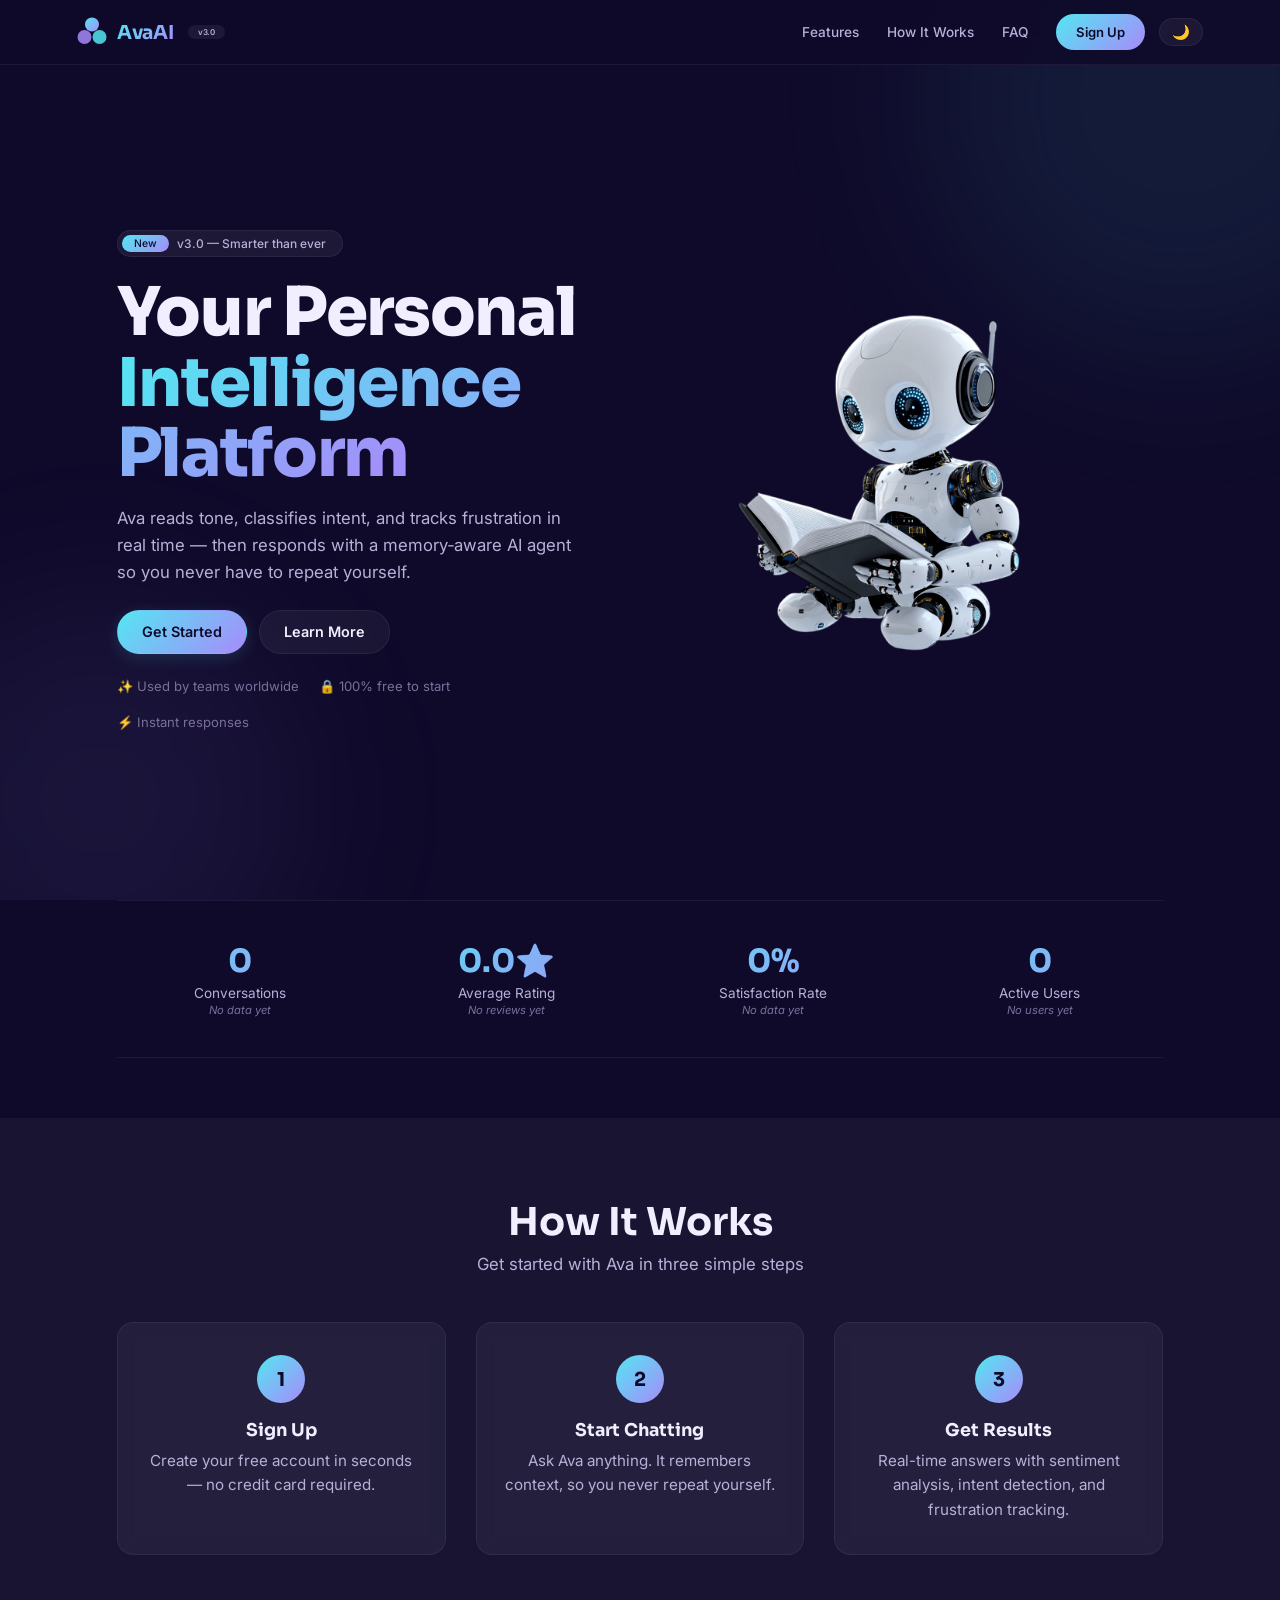
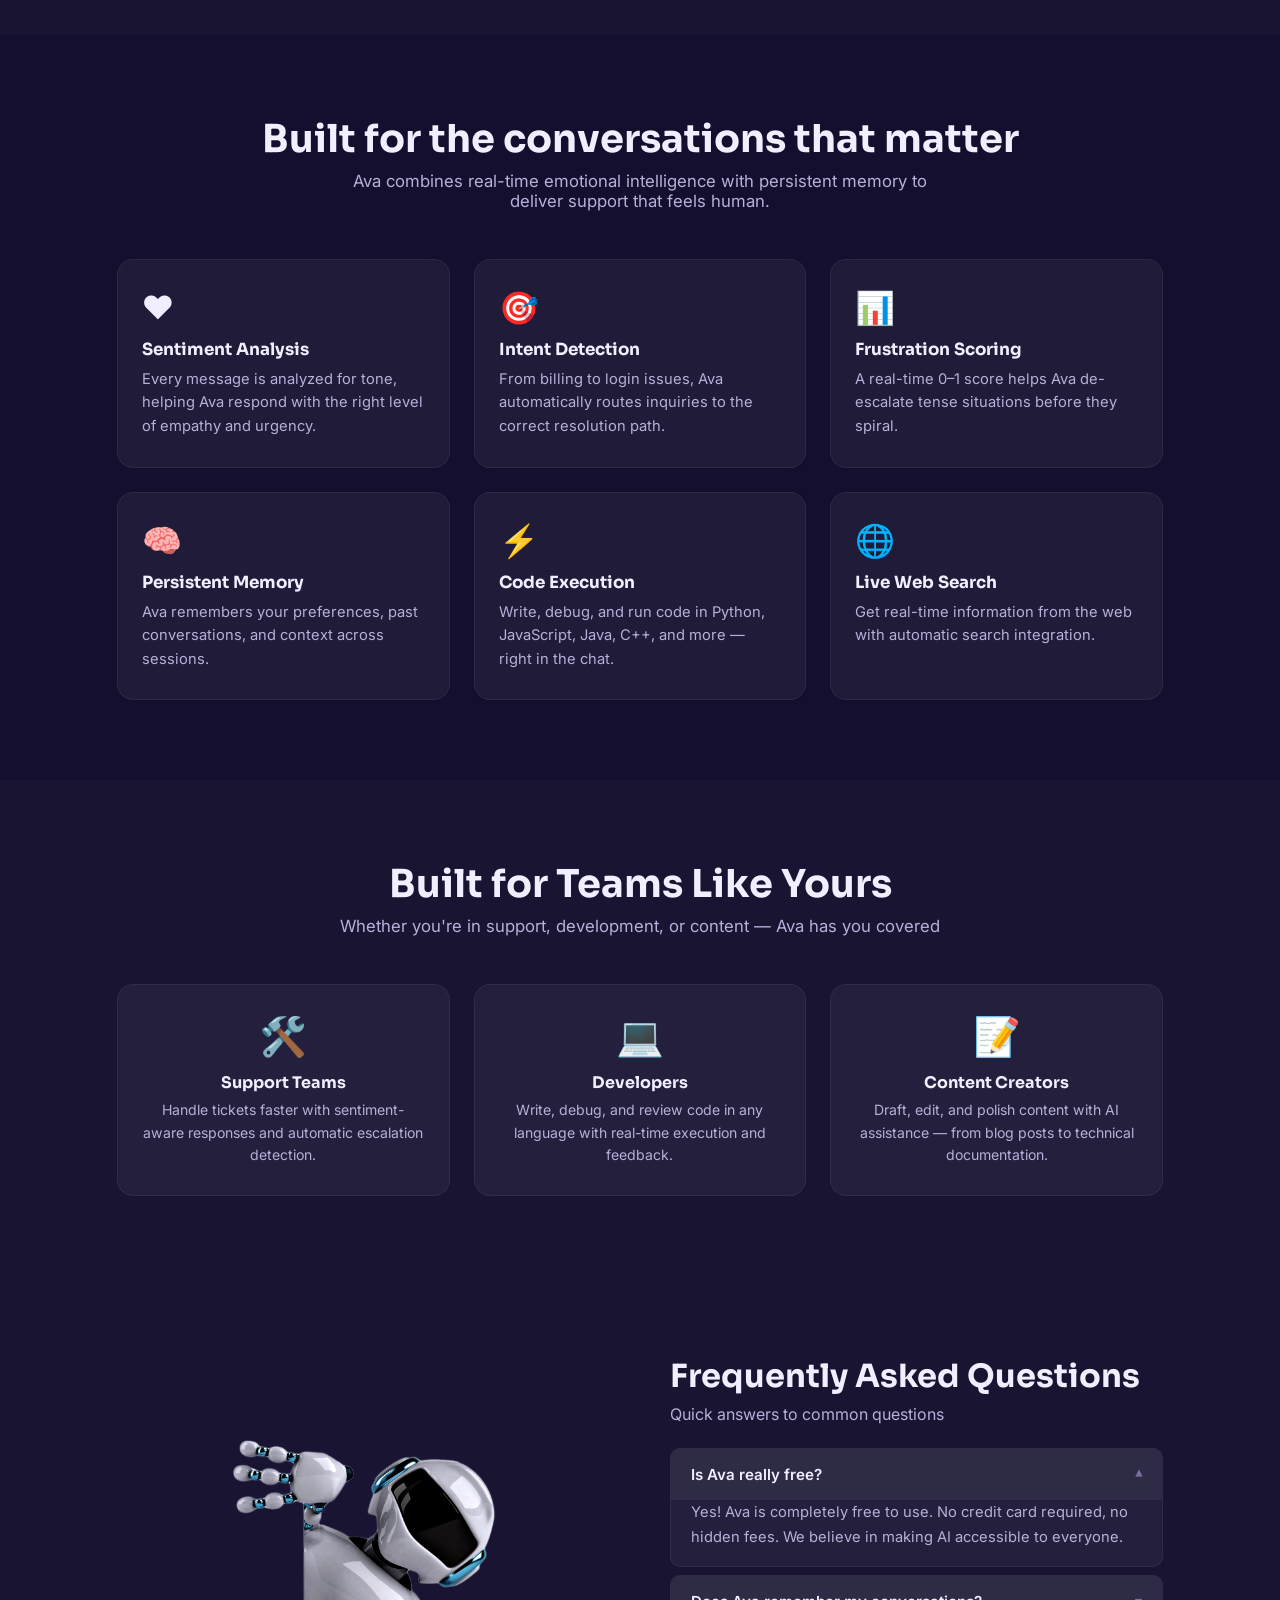
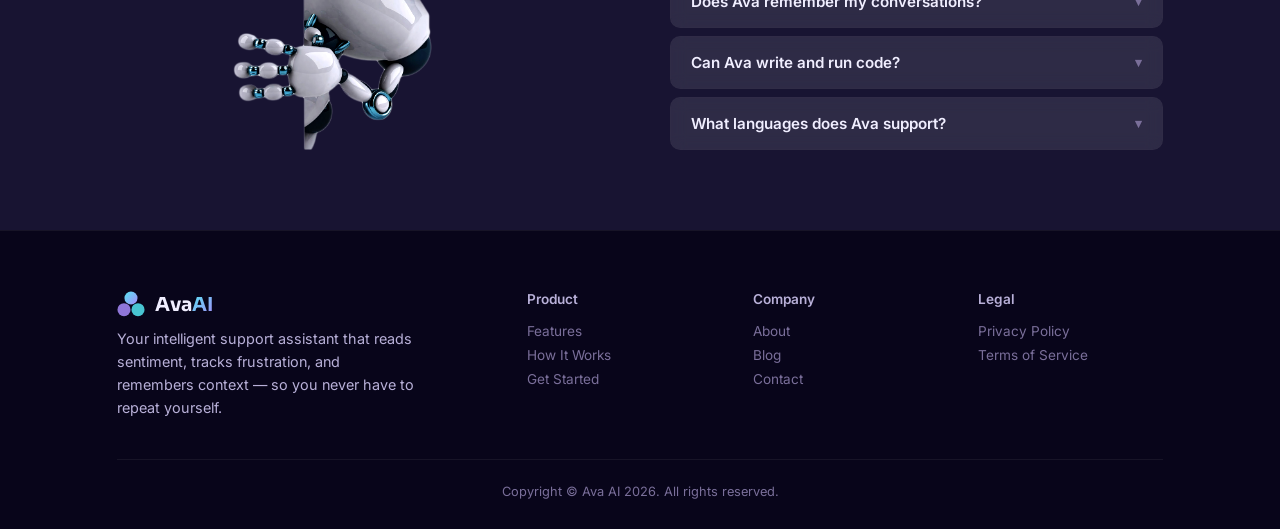
==== index.html @ e11253c8 "Add files via upload" ====
<!DOCTYPE html>
<html lang="en">
<head>
    <meta charset="UTF-8">
    <meta name="viewport" content="width=device-width, initial-scale=1.0">
    <title>Ava AI — Your Personal Intelligence Platform</title>
    <link rel="preconnect" href="https://fonts.googleapis.com">
    <link rel="preconnect" href="https://fonts.gstatic.com" crossorigin>
    <link href="https://fonts.googleapis.com/css2?family=Sora:wght@400;600;700;800&family=Inter:wght@300;400;500;600;700&display=swap" rel="stylesheet">
    <style>
        /* ─── CSS Variables ────────────────────────────────────────── */
        :root {
            --bg-deep: #0F0A2A;
            --bg-mid: #1A1040;
            --bg-darker: #08051A;
            --bg-card: rgba(255, 255, 255, 0.05);
            --bg-card-hover: rgba(255, 255, 255, 0.10);
            --bg-input: rgba(255, 255, 255, 0.05);
            --border-color: rgba(255, 255, 255, 0.06);
            --border-light: rgba(255, 255, 255, 0.12);
            --text-primary: #F0EEFF;
            --text-secondary: #B8B0D8;
            --text-muted: #7A6F9A;
            --text-dim: rgba(240, 238, 255, 0.60);
            --text-dimmer: rgba(240, 238, 255, 0.35);
            --cyan: #54E6F2;
            --violet: #A78BFA;
            --violet-dark: #7C5CBF;
            --pink: #F472B6;
            --blue: #60A5FA;
            --green: #4ADE80;
            --gradient-primary: linear-gradient(135deg, #54E6F2, #A78BFA);
            --gradient-secondary: linear-gradient(135deg, #F472B6, #A78BFA);
            --gradient-accent: linear-gradient(135deg, #54E6F2, #F472B6);
            --shadow-card: 0 8px 32px rgba(0, 0, 0, 0.3);
            --radius: 16px;
            --radius-sm: 10px;
            --radius-full: 999px;
            --transition: all 0.3s cubic-bezier(0.4, 0, 0.2, 1);
            --btn-bg: rgba(255, 255, 255, 0.05);
            --btn-hover: rgba(255, 255, 255, 0.10);
            --nav-bg: rgba(15, 10, 42, 0.88);
            --nav-shadow: 0 4px 20px rgba(0,0,0,0.3);
            --image-filter: grayscale(0.2) brightness(1.0) contrast(1.1);
            --badge-bg: rgba(255, 255, 255, 0.06);
            --badge-text: #B8B0D8;
            --logo-color: linear-gradient(135deg, #54E6F2, #A78BFA);
            --btn-primary-bg: linear-gradient(135deg, #54E6F2, #A78BFA);
            --btn-primary-text: #0F0A2A;
            --accent-color: linear-gradient(135deg, #54E6F2, #A78BFA);
            --step-number-bg: linear-gradient(135deg, #54E6F2, #A78BFA);
            --step-number-text: #0F0A2A;
            --avatar-bg: linear-gradient(135deg, #54E6F2, #A78BFA);
            --avatar-text: #0F0A2A;
            --star-color: #FBBF24;
            --footer-brand-color: linear-gradient(135deg, #54E6F2, #A78BFA);
            --hero-text: #F0EEFF;
            --section-bg: rgba(255,255,255,0.02);
            --section-alt-bg: rgba(255,255,255,0.04);
            --card-text: #F0EEFF;
            --card-secondary: #B8B0D8;
            --border-card: rgba(255,255,255,0.06);
            --glow-color: rgba(84, 230, 242, 0.06);
            --theme-icon: '☀️';
        }

        /* ─── Light Mode ────────────────────────────────────────────── */
        body.light-mode {
            --bg-deep: #F8F6FF;
            --bg-mid: #F0ECFA;
            --bg-darker: #E8E2F5;
            --bg-card: rgba(255, 255, 255, 0.5);
            --bg-card-hover: rgba(255, 255, 255, 0.8);
            --bg-input: rgba(255, 255, 255, 0.5);
            --border-color: rgba(27, 22, 100, 0.06);
            --border-light: rgba(27, 22, 100, 0.12);
            --text-primary: #1D1230;
            --text-secondary: #3D2E5A;
            --text-muted: #6B5D82;
            --text-dim: rgba(29, 18, 48, 0.60);
            --text-dimmer: rgba(29, 18, 48, 0.35);
            --shadow-card: 0 8px 32px rgba(27, 22, 100, 0.06);
            --btn-bg: rgba(27, 22, 100, 0.04);
            --btn-hover: rgba(27, 22, 100, 0.08);
            --nav-bg: rgba(248, 246, 255, 0.88);
            --nav-shadow: 0 4px 20px rgba(27, 22, 100, 0.06);
            --image-filter: grayscale(0.2) brightness(1.0);
            --badge-bg: rgba(27, 22, 100, 0.04);
            --badge-text: #3D2E5A;
            --logo-color: linear-gradient(135deg, #54E6F2, #A78BFA);
            --btn-primary-bg: linear-gradient(135deg, #54E6F2, #A78BFA);
            --btn-primary-text: #0F0A2A;
            --card-text: #1D1230;
            --card-secondary: #3D2E5A;
            --border-card: rgba(27, 22, 100, 0.06);
            --glow-color: rgba(84, 230, 242, 0.04);
            --theme-icon: '🌙';
        }

        * { margin: 0; padding: 0; box-sizing: border-box; }
        html { scroll-behavior: smooth; }
        body {
            font-family: 'Inter', sans-serif;
            background: var(--bg-deep);
            color: var(--text-primary);
            min-height: 100vh;
            overflow-x: hidden;
            transition: background 0.4s ease, color 0.4s ease;
        }

        ::-webkit-scrollbar { width: 4px; height: 4px; }
        ::-webkit-scrollbar-track { background: transparent; }
        ::-webkit-scrollbar-thumb { background: var(--violet); border-radius: 4px; }

        h1, h2, h3, .logo-text { font-family: 'Sora', sans-serif; }
        a { text-decoration: none; color: inherit; }

        .container {
            max-width: 1200px;
            margin: 0 auto;
            padding: 0 6%;
        }

        /* ─── Buttons ────────────────────────────────────────────────── */
        .btn {
            display: inline-flex;
            align-items: center;
            justify-content: center;
            gap: 6px;
            font-weight: 600;
            font-size: 0.9rem;
            padding: 0 24px;
            line-height: 42px;
            border-radius: var(--radius-full);
            transition: var(--transition);
            white-space: nowrap;
            border: none;
            cursor: pointer;
            font-family: inherit;
            text-align: center;
            background: var(--btn-bg);
            color: var(--text-primary);
            border: 1px solid var(--border-color);
        }
        .btn:hover {
            background: var(--btn-hover);
            border-color: var(--border-light);
            transform: translateY(-2px);
        }
        .btn-primary {
            background: var(--gradient-primary);
            color: var(--btn-primary-text);
            border-color: transparent;
            box-shadow: 0 4px 16px rgba(84, 230, 242, 0.15);
        }
        .btn-primary:hover {
            box-shadow: 0 8px 28px rgba(84, 230, 242, 0.25);
            transform: translateY(-2px);
            border-color: transparent;
        }
        .btn-secondary {
            background: var(--gradient-secondary);
            color: var(--btn-primary-text);
            border-color: transparent;
            box-shadow: 0 4px 16px rgba(167, 139, 250, 0.15);
        }
        .btn-secondary:hover {
            box-shadow: 0 8px 28px rgba(167, 139, 250, 0.25);
            transform: translateY(-2px);
            border-color: transparent;
        }
        .btn-circle {
            width: 30px;
            height: 30px;
            border-radius: 50%;
            background: rgba(255,255,255,0.15);
            color: #0F0A2A;
            display: inline-flex;
            align-items: center;
            justify-content: center;
            font-size: 0.9rem;
            flex-shrink: 0;
            transition: var(--transition);
        }
        body.light-mode .btn-circle {
            background: rgba(255,255,255,0.5);
        }

        /* ─── Theme Toggle ──────────────────────────────────────────── */
        .theme-toggle {
            background: var(--btn-bg);
            border: 1px solid var(--border-color);
            border-radius: var(--radius-full);
            padding: 6px 12px;
            color: var(--text-secondary);
            font-size: 0.9rem;
            cursor: pointer;
            font-family: inherit;
            transition: var(--transition);
            display: flex;
            align-items: center;
            gap: 4px;
            line-height: 1;
        }
        .theme-toggle:hover {
            background: var(--btn-hover);
            border-color: var(--border-light);
            color: var(--text-primary);
        }
        .theme-toggle .icon {
            font-size: 0.9rem;
        }

        /* ─── Navigation ────────────────────────────────────────────── */
        .nav {
            position: fixed;
            top: 0;
            left: 0;
            right: 0;
            z-index: 1000;
            display: flex;
            align-items: center;
            justify-content: space-between;
            padding: 14px 6%;
            background: var(--nav-bg);
            backdrop-filter: blur(16px);
            border-bottom: 1px solid var(--border-color);
            transition: var(--transition);
            box-shadow: var(--nav-shadow);
        }
        .nav .logo {
            display: flex;
            align-items: center;
            gap: 10px;
            font-weight: 700;
            font-size: 1.2rem;
            letter-spacing: -0.01em;
            color: var(--text-primary);
        }
        .nav .logo svg { 
            width: 30px; 
            height: 30px; 
        }
        .nav .logo .logo-text {
            background: var(--logo-color);
            -webkit-background-clip: text;
            -webkit-text-fill-color: transparent;
            background-clip: text;
        }
        .nav .logo .logo-text span { 
            -webkit-text-fill-color: transparent;
        }
        .nav .logo .badge {
            font-size: 0.5rem;
            font-weight: 600;
            background: var(--badge-bg);
            color: var(--badge-text);
            padding: 2px 10px;
            border-radius: var(--radius-full);
            margin-left: 4px;
            font-family: 'Inter', sans-serif;
        }
        .nav-links {
            display: flex;
            gap: 28px;
            align-items: center;
        }
        .nav-links a {
            font-size: 0.85rem;
            font-weight: 500;
            color: var(--text-secondary);
            transition: var(--transition);
            position: relative;
        }
        .nav-links a:hover { color: var(--text-primary); }
        .nav-links a::after {
            content: '';
            position: absolute;
            bottom: -4px;
            left: 0;
            width: 0;
            height: 2px;
            background: var(--gradient-primary);
            transition: var(--transition);
        }
        .nav-links a:hover::after { width: 100%; }

        .nav-actions {
            display: flex;
            align-items: center;
            gap: 14px;
        }
        .nav-actions .btn-signup {
            background: var(--gradient-primary);
            color: var(--btn-primary-text);
            border: none;
            padding: 0 20px;
            line-height: 36px;
            font-size: 0.82rem;
            border-radius: var(--radius-full);
            font-weight: 600;
            cursor: pointer;
            font-family: inherit;
            transition: var(--transition);
        }
        .nav-actions .btn-signup:hover {
            box-shadow: 0 4px 20px rgba(84, 230, 242, 0.25);
            transform: translateY(-2px);
        }

        .hamburger {
            display: none;
            background: none;
            border: none;
            color: var(--text-primary);
            font-size: 1.4rem;
            cursor: pointer;
            padding: 4px;
        }

        /* ─── Hero Section ──────────────────────────────────────────── */
        .hero {
            padding: 120px 0 60px;
            position: relative;
            overflow: hidden;
            min-height: 100vh;
            display: flex;
            align-items: center;
            background: var(--bg-deep);
        }
        .hero-glow {
            position: absolute;
            border-radius: 50%;
            filter: blur(80px);
            pointer-events: none;
            z-index: 0;
        }
        .hero-glow.one {
            width: 500px;
            height: 500px;
            background: rgba(84, 230, 242, 0.08);
            top: -150px;
            right: -150px;
            animation: float-glow 8s ease-in-out infinite;
        }
        .hero-glow.two {
            width: 400px;
            height: 400px;
            background: rgba(167, 139, 250, 0.08);
            bottom: -100px;
            left: -100px;
            animation: float-glow 10s ease-in-out infinite reverse;
        }
        @keyframes float-glow {
            0%, 100% { transform: translate(0, 0) scale(1); }
            50% { transform: translate(30px, -20px) scale(1.1); }
        }
        .hero-grid {
            display: grid;
            grid-template-columns: 1fr 1.1fr;
            gap: 50px;
            align-items: center;
            position: relative;
            z-index: 1;
        }
        .hero-content .badge {
            display: inline-flex;
            align-items: center;
            gap: 8px;
            background: var(--badge-bg);
            border: 1px solid var(--border-color);
            border-radius: var(--radius-full);
            padding: 4px 16px 4px 4px;
            font-size: 0.75rem;
            font-weight: 500;
            color: var(--badge-text);
            margin-bottom: 20px;
        }
        .hero-content .badge span {
            background: var(--gradient-primary);
            color: var(--btn-primary-text);
            padding: 2px 12px;
            border-radius: var(--radius-full);
            font-size: 0.65rem;
        }
        .hero-content h1 {
            font-size: clamp(2.8rem, 5.5vw, 4.2rem);
            font-weight: 800;
            line-height: 1.05;
            letter-spacing: -0.02em;
            margin-bottom: 16px;
            color: var(--text-primary);
        }
        .hero-content h1 .highlight {
            background: var(--gradient-primary);
            -webkit-background-clip: text;
            -webkit-text-fill-color: transparent;
            background-clip: text;
        }
        .hero-content p {
            font-size: 1.05rem;
            line-height: 1.6;
            color: var(--text-secondary);
            max-width: 480px;
            margin-bottom: 24px;
        }
        .hero-actions {
            display: flex;
            gap: 12px;
            flex-wrap: wrap;
            align-items: center;
        }
        .hero-trust {
            display: flex;
            gap: 20px;
            margin-top: 24px;
            font-size: 0.82rem;
            color: var(--text-muted);
            flex-wrap: wrap;
        }
        .hero-trust span { display: flex; align-items: center; gap: 5px; }

        .hero-visual {
            display: flex;
            justify-content: center;
            align-items: center;
        }
        .hero-visual .image-placeholder {
            max-width: 380px;
            width: 100%;
            border-radius: var(--radius);
            overflow: hidden;
            transition: var(--transition);
            background: transparent;
        }
        .hero-visual .image-placeholder:hover {
            transform: translateY(-4px);
        }
        .hero-visual .image-placeholder img {
            width: 100%;
            height: auto;
            display: block;
            filter: var(--image-filter);
            transition: filter 0.3s ease;
        }

        /* ─── Stats Banner ──────────────────────────────────────────── */
        .stats-banner {
            display: grid;
            grid-template-columns: repeat(4, 1fr);
            gap: 20px;
            padding: 40px 0;
            border-top: 1px solid var(--border-color);
            border-bottom: 1px solid var(--border-color);
            margin-bottom: 60px;
            background: var(--bg-deep);
        }
        .stat-item { text-align: center; }
        .stat-number {
            font-family: 'Sora', sans-serif;
            font-size: 2rem;
            font-weight: 700;
            background: var(--gradient-primary);
            -webkit-background-clip: text;
            -webkit-text-fill-color: transparent;
            background-clip: text;
        }
        .stat-label { font-size: 0.85rem; color: var(--text-secondary); margin-top: 4px; }
        .stat-empty {
            font-size: 0.7rem;
            color: var(--text-muted);
            font-style: italic;
            margin-top: 2px;
        }

        /* ─── Section Styles ────────────────────────────────────────── */
        .section { padding: 80px 0; }
        .section-header {
            text-align: center;
            margin-bottom: 48px;
        }
        .section-header h2 {
            font-size: clamp(1.8rem, 3vw, 2.4rem);
            font-weight: 700;
            color: var(--text-primary);
        }
        .section-header p {
            color: var(--text-secondary);
            max-width: 600px;
            margin: 8px auto 0;
            font-size: 1.05rem;
        }

        /* Section backgrounds - blended */
        .section-alt { background: var(--section-alt-bg); }
        .section-light { background: var(--section-bg); }

        /* ─── How It Works ──────────────────────────────────────────── */
        .steps-grid {
            display: grid;
            grid-template-columns: repeat(3, 1fr);
            gap: 30px;
        }
        .step {
            background: var(--bg-card);
            border: 1px solid var(--border-card);
            border-radius: var(--radius);
            padding: 32px 28px;
            text-align: center;
            transition: var(--transition);
            color: var(--card-text);
            backdrop-filter: blur(8px);
        }
        .step:hover {
            border-color: var(--border-light);
            background: var(--bg-card-hover);
            transform: translateY(-4px);
            box-shadow: var(--shadow-card);
        }
        .step-number {
            width: 48px;
            height: 48px;
            border-radius: 50%;
            background: var(--step-number-bg);
            color: var(--step-number-text);
            font-family: 'Sora', sans-serif;
            font-weight: 700;
            font-size: 1.2rem;
            display: flex;
            align-items: center;
            justify-content: center;
            margin: 0 auto 16px;
        }
        .step h3 { font-size: 1.1rem; font-weight: 700; margin-bottom: 8px; color: var(--card-text); }
        .step p { color: var(--card-secondary); font-size: 0.95rem; line-height: 1.6; }

        /* ─── Features ──────────────────────────────────────────────── */
        .features-grid {
            display: grid;
            grid-template-columns: repeat(3, 1fr);
            gap: 24px;
        }
        .feature-card {
            background: var(--bg-card);
            border: 1px solid var(--border-card);
            border-radius: var(--radius);
            padding: 28px 24px;
            transition: var(--transition);
            color: var(--card-text);
            backdrop-filter: blur(8px);
        }
        .feature-card:hover {
            border-color: var(--border-light);
            background: var(--bg-card-hover);
            transform: translateY(-4px);
            box-shadow: var(--shadow-card);
        }
        .feature-card .icon { font-size: 2rem; margin-bottom: 12px; }
        .feature-card h3 { font-size: 1.05rem; font-weight: 700; margin-bottom: 8px; color: var(--card-text); }
        .feature-card p { color: var(--card-secondary); font-size: 0.92rem; line-height: 1.6; }

        /* ─── Use Cases ─────────────────────────────────────────────── */
        .use-cases-grid {
            display: grid;
            grid-template-columns: repeat(3, 1fr);
            gap: 24px;
        }
        .use-case {
            background: var(--bg-card);
            border: 1px solid var(--border-card);
            border-radius: var(--radius);
            padding: 28px 24px;
            text-align: center;
            transition: var(--transition);
            color: var(--card-text);
            backdrop-filter: blur(8px);
        }
        .use-case:hover {
            border-color: var(--border-light);
            background: var(--bg-card-hover);
            transform: translateY(-4px);
            box-shadow: var(--shadow-card);
        }
        .use-case .icon { font-size: 2.4rem; margin-bottom: 12px; }
        .use-case h3 { font-size: 1rem; font-weight: 700; margin-bottom: 6px; color: var(--card-text); }
        .use-case p { color: var(--card-secondary); font-size: 0.88rem; line-height: 1.6; }

        /* ─── FAQ ────────────────────────────────────────────────────── */
        .faq-section {
            position: relative;
            overflow: hidden;
            padding: 80px 0;
            background: var(--section-alt-bg);
        }
        .faq-section .container {
            display: grid;
            grid-template-columns: 1fr 1fr;
            gap: 60px;
            align-items: flex-start;
        }
        .faq-section .faq-image {
            display: flex;
            justify-content: center;
            align-items: center;
            position: sticky;
            top: 140px;
        }
        .faq-section .faq-image img {
            max-width: 280px;
            width: 100%;
            height: auto;
            filter: var(--image-filter);
            transition: filter 0.3s ease;
            border-radius: var(--radius);
        }
        .faq-list {
            display: flex;
            flex-direction: column;
            gap: 8px;
        }
        .faq-item {
            background: var(--bg-card);
            border: 1px solid var(--border-card);
            border-radius: var(--radius-sm);
            overflow: hidden;
            transition: var(--transition);
            color: var(--card-text);
            backdrop-filter: blur(8px);
        }
        .faq-item:hover {
            border-color: var(--border-light);
        }
        .faq-question {
            padding: 16px 20px;
            font-weight: 600;
            font-size: 0.95rem;
            cursor: pointer;
            display: flex;
            justify-content: space-between;
            align-items: center;
            transition: var(--transition);
            background: var(--bg-card);
            border: none;
            width: 100%;
            text-align: left;
            font-family: inherit;
            color: var(--card-text);
        }
        .faq-question:hover {
            color: var(--violet);
        }
        .faq-question .arrow {
            transition: var(--transition);
            font-size: 0.8rem;
            color: var(--text-muted);
            flex-shrink: 0;
            margin-left: 12px;
        }
        .faq-item.open .faq-question .arrow {
            transform: rotate(180deg);
        }
        .faq-answer {
            max-height: 0;
            overflow: hidden;
            transition: max-height 0.3s ease, padding 0.3s ease;
            padding: 0 20px;
            color: var(--card-secondary);
            font-size: 0.92rem;
            line-height: 1.7;
        }
        .faq-item.open .faq-answer {
            max-height: 200px;
            padding: 0 20px 16px;
        }

        /* ─── Footer ────────────────────────────────────────────────── */
        .footer {
            background: var(--bg-darker);
            border-top: 1px solid var(--border-color);
            padding: 60px 0 30px;
            margin-top: 0;
        }
        .footer-grid {
            display: grid;
            grid-template-columns: 2fr 1fr 1fr 1fr;
            gap: 40px;
            padding-bottom: 40px;
            border-bottom: 1px solid var(--border-color);
        }
        .footer-brand h3 {
            font-family: 'Sora', sans-serif;
            font-size: 1.2rem;
            font-weight: 700;
            color: var(--text-primary);
        }
        .footer-brand h3 span { 
            background: var(--gradient-primary);
            -webkit-background-clip: text;
            -webkit-text-fill-color: transparent;
            background-clip: text;
        }
        .footer-brand .footer-logo {
            display: flex;
            align-items: center;
            gap: 10px;
        }
        .footer-brand .footer-logo svg {
            width: 28px;
            height: 28px;
        }
        .footer-brand p {
            color: var(--text-secondary);
            font-size: 0.9rem;
            margin-top: 8px;
            max-width: 300px;
            line-height: 1.6;
        }
        .footer-links h4 {
            font-size: 0.85rem;
            font-weight: 600;
            margin-bottom: 12px;
            color: var(--text-secondary);
        }
        .footer-links a {
            display: block;
            color: var(--text-muted);
            font-size: 0.85rem;
            padding: 4px 0;
            transition: var(--transition);
        }
        .footer-links a:hover { color: var(--text-primary); }
        .footer-bottom {
            text-align: center;
            padding-top: 24px;
            font-size: 0.8rem;
            color: var(--text-muted);
        }

        /* ─── Animations ────────────────────────────────────────────── */
        @keyframes fadeSlideDown {
            from { opacity: 0; transform: translateY(-12px); }
            to { opacity: 1; transform: translateY(0); }
        }
        @keyframes fadeSlideUp {
            from { opacity: 0; transform: translateY(12px); }
            to { opacity: 1; transform: translateY(0); }
        }
        @keyframes scaleIn {
            from { opacity: 0; transform: scale(0.95); }
            to { opacity: 1; transform: scale(1); }
        }
        .animate-on-scroll {
            opacity: 0;
            transform: translateY(30px);
            transition: all 0.6s ease;
        }
        .animate-on-scroll.visible {
            opacity: 1;
            transform: translateY(0);
        }

        /* ─── Responsive ────────────────────────────────────────────── */
        @media (max-width: 1024px) {
            .hero-grid { grid-template-columns: 1fr; text-align: center; gap: 40px; }
            .hero-content p { margin-left: auto; margin-right: auto; }
            .hero-actions { justify-content: center; }
            .hero-trust { justify-content: center; }
            .hero-visual .image-placeholder { max-width: 300px; margin: 0 auto; }
            .stats-banner { grid-template-columns: repeat(2, 1fr); }
            .features-grid { grid-template-columns: repeat(2, 1fr); }
            .use-cases-grid { grid-template-columns: repeat(2, 1fr); }
            .steps-grid { grid-template-columns: repeat(2, 1fr); }
            .faq-section .container { grid-template-columns: 1fr; gap: 40px; }
            .faq-section .faq-image { position: relative; top: 0; }
            .faq-section .faq-image img { max-width: 200px; }
            .footer-grid { grid-template-columns: 1fr 1fr; }
        }
        @media (max-width: 768px) {
            .nav-links { display: none; }
            .nav-links.open { display: flex; flex-direction: column; position: absolute; top: 100%; left: 0; right: 0; background: var(--bg-deep); padding: 20px; gap: 16px; border-bottom: 1px solid var(--border-color); }
            .hamburger { display: block; }
            .nav-actions .btn-signup { display: none; }
            .hero { padding: 100px 0 40px; min-height: auto; }
            .hero-glow.one { width: 250px; height: 250px; top: -60px; right: -60px; }
            .hero-glow.two { width: 200px; height: 200px; bottom: -40px; left: -40px; }
            .hero-visual .image-placeholder { max-width: 250px; }
            .features-grid { grid-template-columns: 1fr; }
            .use-cases-grid { grid-template-columns: 1fr; }
            .steps-grid { grid-template-columns: 1fr; }
            .stats-banner { grid-template-columns: 1fr 1fr; gap: 16px; }
            .footer-grid { grid-template-columns: 1fr; gap: 24px; }
            .section { padding: 40px 0; }
            .faq-section { padding: 40px 0; }
            .faq-section .faq-image img { max-width: 150px; }
            .hero-trust { gap: 12px; font-size: 0.75rem; }
            .hero-trust span { white-space: nowrap; }
        }
        @media (max-width: 480px) {
            .stats-banner { grid-template-columns: 1fr 1fr; gap: 12px; }
            .stat-number { font-size: 1.4rem; }
            .hero-content h1 { font-size: 2rem; }
            .hero-visual .image-placeholder { max-width: 200px; }
            .hero-trust { gap: 8px; flex-direction: column; align-items: center; }
            .faq-question { font-size: 0.88rem; padding: 14px 16px; }
            .faq-answer { font-size: 0.85rem; }
        }
    </style>
</head>
<body>

<!-- ─── SVG Defs ─────────────────────────────────────────────────────── -->
<svg aria-hidden="true" focusable="false" style="position:absolute;width:0;height:0;overflow:hidden">
    <defs>
        <linearGradient id="gradient-primary" x1="0" y1="0" x2="1" y2="1">
            <stop offset="0%" stop-color="#54E6F2"/>
            <stop offset="100%" stop-color="#A78BFA"/>
        </linearGradient>
        <linearGradient id="gradient-secondary" x1="0" y1="0" x2="1" y2="1">
            <stop offset="0%" stop-color="#F472B6"/>
            <stop offset="100%" stop-color="#A78BFA"/>
        </linearGradient>
        <symbol id="logo" viewBox="0 0 60 60">
            <circle cx="30" cy="15" r="14" fill="url(#gradient-primary)"/>
            <circle cx="45" cy="40" r="14" fill="#54E6F2" opacity="0.85"/>
            <circle cx="15" cy="40" r="14" fill="#A78BFA" opacity="0.85"/>
        </symbol>
    </defs>
</svg>

<!-- ─── Navigation ───────────────────────────────────────────────────── -->
<nav class="nav" id="navbar">
    <a class="logo" href="index.html">
        <svg viewBox="0 0 60 60"><use href="#logo"/></svg>
        <span class="logo-text">Ava<span>AI</span></span>
        <span class="badge">v3.0</span>
    </a>
    <div class="nav-links" id="navLinks">
        <a href="#features">Features</a>
        <a href="#how-it-works">How It Works</a>
        <a href="#faq">FAQ</a>
        <div class="nav-actions">
            <a href="auth.html?mode=signup" class="btn-signup">Sign Up</a>
            <button class="theme-toggle" id="themeToggle" aria-label="Toggle theme">
                <span class="icon" id="themeIcon">☀️</span>
            </button>
        </div>
    </div>
    <button class="hamburger" id="hamburger" aria-label="Toggle menu">☰</button>
</nav>

<!-- ─── Hero Section ────────────────────────────────────────────────── -->
<section class="hero" id="hero">
    <div class="hero-glow one"></div>
    <div class="hero-glow two"></div>
    <div class="container">
        <div class="hero-grid">
            <div class="hero-content">
                <div class="badge"><span>New</span> v3.0 — Smarter than ever</div>
                <h1>Your Personal <br><span class="highlight">Intelligence Platform</span></h1>
                <p>Ava reads tone, classifies intent, and tracks frustration in real time — then responds with a memory‑aware AI agent so you never have to repeat yourself.</p>
                <div class="hero-actions">
                    <a href="auth.html?mode=signup" class="btn btn-primary">Get Started</a>
                    <a href="#features" class="btn">Learn More</a>
                </div>
                <div class="hero-trust">
                    <span>✨ Used by teams worldwide</span>
                    <span>🔒 100% free to start</span>
                    <span>⚡ Instant responses</span>
                </div>
            </div>
            <div class="hero-visual">
                <div class="image-placeholder">
                    <img src="cute-ai-robot-chatbot-reading-a-book-on-transparent-background-free-png.webp" alt="Ava robot reading a book">
                </div>
            </div>
        </div>
    </div>
</section>

<!-- ─── Stats Banner ────────────────────────────────────────────────── -->
<div class="container">
    <div class="stats-banner">
        <div class="stat-item">
            <div class="stat-number" id="stat-conversations">0</div>
            <div class="stat-label">Conversations</div>
            <div class="stat-empty" id="stat-empty-conversations">No data yet</div>
        </div>
        <div class="stat-item">
            <div class="stat-number" id="stat-rating">0.0</div>
            <div class="stat-label">Average Rating</div>
            <div class="stat-empty" id="stat-empty-rating">No reviews yet</div>
        </div>
        <div class="stat-item">
            <div class="stat-number" id="stat-satisfaction">0%</div>
            <div class="stat-label">Satisfaction Rate</div>
            <div class="stat-empty" id="stat-empty-satisfaction">No data yet</div>
        </div>
        <div class="stat-item">
            <div class="stat-number" id="stat-users">0</div>
            <div class="stat-label">Active Users</div>
            <div class="stat-empty" id="stat-empty-users">No users yet</div>
        </div>
    </div>
</div>

<!-- ─── How It Works ────────────────────────────────────────────────── -->
<section class="section section-alt" id="how-it-works">
    <div class="container">
        <div class="section-header animate-on-scroll">
            <h2>How It Works</h2>
            <p>Get started with Ava in three simple steps</p>
        </div>
        <div class="steps-grid">
            <div class="step animate-on-scroll">
                <div class="step-number">1</div>
                <h3>Sign Up</h3>
                <p>Create your free account in seconds — no credit card required.</p>
            </div>
            <div class="step animate-on-scroll">
                <div class="step-number">2</div>
                <h3>Start Chatting</h3>
                <p>Ask Ava anything. It remembers context, so you never repeat yourself.</p>
            </div>
            <div class="step animate-on-scroll">
                <div class="step-number">3</div>
                <h3>Get Results</h3>
                <p>Real-time answers with sentiment analysis, intent detection, and frustration tracking.</p>
            </div>
        </div>
    </div>
</section>

<!-- ─── Features ────────────────────────────────────────────────────── -->
<section class="section section-light" id="features">
    <div class="container">
        <div class="section-header animate-on-scroll">
            <h2>Built for the conversations that matter</h2>
            <p>Ava combines real-time emotional intelligence with persistent memory to deliver support that feels human.</p>
        </div>
        <div class="features-grid">
            <div class="feature-card animate-on-scroll">
                <div class="icon">❤️</div>
                <h3>Sentiment Analysis</h3>
                <p>Every message is analyzed for tone, helping Ava respond with the right level of empathy and urgency.</p>
            </div>
            <div class="feature-card animate-on-scroll">
                <div class="icon">🎯</div>
                <h3>Intent Detection</h3>
                <p>From billing to login issues, Ava automatically routes inquiries to the correct resolution path.</p>
            </div>
            <div class="feature-card animate-on-scroll">
                <div class="icon">📊</div>
                <h3>Frustration Scoring</h3>
                <p>A real-time 0–1 score helps Ava de-escalate tense situations before they spiral.</p>
            </div>
            <div class="feature-card animate-on-scroll">
                <div class="icon">🧠</div>
                <h3>Persistent Memory</h3>
                <p>Ava remembers your preferences, past conversations, and context across sessions.</p>
            </div>
            <div class="feature-card animate-on-scroll">
                <div class="icon">⚡</div>
                <h3>Code Execution</h3>
                <p>Write, debug, and run code in Python, JavaScript, Java, C++, and more — right in the chat.</p>
            </div>
            <div class="feature-card animate-on-scroll">
                <div class="icon">🌐</div>
                <h3>Live Web Search</h3>
                <p>Get real-time information from the web with automatic search integration.</p>
            </div>
        </div>
    </div>
</section>

<!-- ─── Use Cases ───────────────────────────────────────────────────── -->
<section class="section section-alt" id="use-cases">
    <div class="container">
        <div class="section-header animate-on-scroll">
            <h2>Built for Teams Like Yours</h2>
            <p>Whether you're in support, development, or content — Ava has you covered</p>
        </div>
        <div class="use-cases-grid">
            <div class="use-case animate-on-scroll">
                <div class="icon">🛠️</div>
                <h3>Support Teams</h3>
                <p>Handle tickets faster with sentiment-aware responses and automatic escalation detection.</p>
            </div>
            <div class="use-case animate-on-scroll">
                <div class="icon">💻</div>
                <h3>Developers</h3>
                <p>Write, debug, and review code in any language with real-time execution and feedback.</p>
            </div>
            <div class="use-case animate-on-scroll">
                <div class="icon">📝</div>
                <h3>Content Creators</h3>
                <p>Draft, edit, and polish content with AI assistance — from blog posts to technical documentation.</p>
            </div>
        </div>
    </div>
</section>

<!-- ─── FAQ Section ────────────────────────────────────────────────── -->
<section class="faq-section" id="faq">
    <div class="container">
        <div class="faq-image">
            <img src="pngegg.png" alt="Ava robot peeking">
        </div>
        <div>
            <div class="section-header" style="text-align:left;margin-bottom:24px;">
                <h2 style="font-size:clamp(1.5rem,2.5vw,2rem);">Frequently Asked Questions</h2>
                <p style="font-size:1rem;">Quick answers to common questions</p>
            </div>
            <div class="faq-list">
                <div class="faq-item open">
                    <button class="faq-question" onclick="toggleFaq(this)">
                        Is Ava really free?
                        <span class="arrow">▾</span>
                    </button>
                    <div class="faq-answer">Yes! Ava is completely free to use. No credit card required, no hidden fees. We believe in making AI accessible to everyone.</div>
                </div>
                <div class="faq-item">
                    <button class="faq-question" onclick="toggleFaq(this)">
                        Does Ava remember my conversations?
                        <span class="arrow">▾</span>
                    </button>
                    <div class="faq-answer">Yes, Ava remembers context across sessions. It uses a memory system that keeps track of important facts, preferences, and ongoing projects so you never have to repeat yourself.</div>
                </div>
                <div class="faq-item">
                    <button class="faq-question" onclick="toggleFaq(this)">
                        Can Ava write and run code?
                        <span class="arrow">▾</span>
                    </button>
                    <div class="faq-answer">Absolutely! Ava can write, debug, explain, and execute code in Python, JavaScript, Java, C++, Go, Rust, Ruby, and many more languages.</div>
                </div>
                <div class="faq-item">
                    <button class="faq-question" onclick="toggleFaq(this)">
                        What languages does Ava support?
                        <span class="arrow">▾</span>
                    </button>
                    <div class="faq-answer">Ava supports conversation in virtually any language and can translate between 29+ languages using DeepL integration.</div>
                </div>
            </div>
        </div>
    </div>
</section>

<!-- ─── Footer ──────────────────────────────────────────────────────── -->
<footer class="footer">
    <div class="container">
        <div class="footer-grid">
            <div class="footer-brand">
                <div class="footer-logo">
                    <svg viewBox="0 0 60 60"><use href="#logo"/></svg>
                    <h3>Ava<span>AI</span></h3>
                </div>
                <p>Your intelligent support assistant that reads sentiment, tracks frustration, and remembers context — so you never have to repeat yourself.</p>
            </div>
            <div class="footer-links">
                <h4>Product</h4>
                <a href="#features">Features</a>
                <a href="#how-it-works">How It Works</a>
                <a href="auth.html?mode=signup">Get Started</a>
            </div>
            <div class="footer-links">
                <h4>Company</h4>
                <a href="#">About</a>
                <a href="#">Blog</a>
                <a href="#">Contact</a>
            </div>
            <div class="footer-links">
                <h4>Legal</h4>
                <a href="privacy.html">Privacy Policy</a>
                <a href="terms.html">Terms of Service</a>
            </div>
        </div>
        <div class="footer-bottom">
            Copyright © Ava AI 2026. All rights reserved.
        </div>
    </div>
</footer>

<script>
    // ─── Theme Toggle ────────────────────────────────────────────────
    // This script runs immediately when the page loads
    (function() {
        const themeToggle = document.getElementById('themeToggle');
        const themeIcon = document.getElementById('themeIcon');
        
        // Get saved theme from localStorage, default to 'dark'
        const savedTheme = localStorage.getItem('ava-theme') || 'dark';
        
        function setTheme(theme) {
            const isDark = theme === 'dark';
            
            // Toggle the light-mode class on the body
            document.body.classList.toggle('light-mode', !isDark);
            
            // Update the icon
            themeIcon.textContent = isDark ? '🌙' : '☀️';
            
            // Save preference
            localStorage.setItem('ava-theme', theme);
        }
        
        // Set initial theme
        setTheme(savedTheme);
        
        // Add click event listener
        if (themeToggle) {
            themeToggle.addEventListener('click', function(e) {
                e.preventDefault();
                // Determine current mode
                const isDark = !document.body.classList.contains('light-mode');
                // Toggle to opposite
                setTheme(isDark ? 'light' : 'dark');
            });
        }
    })();

    // ─── Hamburger Menu ──────────────────────────────────────────────
    document.getElementById('hamburger').addEventListener('click', function() {
        document.getElementById('navLinks').classList.toggle('open');
    });

    document.querySelectorAll('.nav-links a').forEach(link => {
        link.addEventListener('click', () => {
            document.getElementById('navLinks').classList.remove('open');
        });
    });

    // ─── FAQ Toggle ──────────────────────────────────────────────────
    function toggleFaq(element) {
        const item = element.closest('.faq-item');
        const isOpen = item.classList.contains('open');
        document.querySelectorAll('.faq-item').forEach(el => {
            if (el !== item) {
                el.classList.remove('open');
            }
        });
        item.classList.toggle('open');
    }

    // ─── Scroll Animations ───────────────────────────────────────────
    function handleScrollAnimations() {
        const elements = document.querySelectorAll('.animate-on-scroll');
        const observer = new IntersectionObserver((entries) => {
            entries.forEach(entry => {
                if (entry.isIntersecting) {
                    entry.target.classList.add('visible');
                }
            });
        }, { threshold: 0.1 });

        elements.forEach(el => observer.observe(el));
    }

    // ─── Smooth Navbar on Scroll ─────────────────────────────────────
    function handleNavbarScroll() {
        const nav = document.getElementById('navbar');
        if (window.scrollY > 50) {
            nav.style.boxShadow = 'var(--nav-shadow)';
        } else {
            nav.style.boxShadow = 'none';
        }
    }

    window.addEventListener('scroll', handleNavbarScroll);

    // ─── Update Stats with Real Data ──────────────────────────────────
    async function updateStats() {
        try {
            const res = await fetch('/api/analytics');
            if (res.ok) {
                const data = await res.json();
                
                const conversationsEl = document.getElementById('stat-conversations');
                const emptyConv = document.getElementById('stat-empty-conversations');
                if (data.total_interactions && data.total_interactions > 0) {
                    conversationsEl.textContent = data.total_interactions;
                    emptyConv.textContent = `${data.total_interactions} total conversations`;
                } else {
                    conversationsEl.textContent = '0';
                    emptyConv.textContent = 'No conversations yet';
                }

                const ratingEl = document.getElementById('stat-rating');
                const emptyRating = document.getElementById('stat-empty-rating');
                if (data.avg_frustration !== undefined && data.total_interactions > 0) {
                    const rating = Math.max(0, Math.min(5, 5 - (data.avg_frustration || 0) * 4));
                    ratingEl.textContent = rating.toFixed(1) + '⭐';
                    emptyRating.textContent = `Based on ${data.total_interactions} interactions`;
                } else {
                    ratingEl.textContent = '0.0⭐';
                    emptyRating.textContent = 'No reviews yet';
                }

                const satEl = document.getElementById('stat-satisfaction');
                const emptySat = document.getElementById('stat-empty-satisfaction');
                if (data.total_interactions > 0) {
                    const sat = Math.round(Math.max(0, Math.min(100, (1 - (data.avg_frustration || 0)) * 100)));
                    satEl.textContent = sat + '%';
                    emptySat.textContent = `${sat}% satisfaction rate`;
                } else {
                    satEl.textContent = '0%';
                    emptySat.textContent = 'No data yet';
                }

                const usersEl = document.getElementById('stat-users');
                const emptyUsers = document.getElementById('stat-empty-users');
                if (data.total_users && data.total_users > 0) {
                    usersEl.textContent = data.total_users;
                    emptyUsers.textContent = `${data.total_users} registered users`;
                } else {
                    usersEl.textContent = '0';
                    emptyUsers.textContent = 'No users yet';
                }
            } else {
                document.getElementById('stat-conversations').textContent = '0';
                document.getElementById('stat-rating').textContent = '0.0⭐';
                document.getElementById('stat-satisfaction').textContent = '0%';
                document.getElementById('stat-users').textContent = '0';
            }
        } catch (e) {
            console.log('Could not fetch analytics data, showing zeros');
            document.getElementById('stat-conversations').textContent = '0';
            document.getElementById('stat-rating').textContent = '0.0⭐';
            document.getElementById('stat-satisfaction').textContent = '0%';
            document.getElementById('stat-users').textContent = '0';
            
            document.getElementById('stat-empty-conversations').textContent = 'No conversations yet';
            document.getElementById('stat-empty-rating').textContent = 'No reviews yet';
            document.getElementById('stat-empty-satisfaction').textContent = 'No data yet';
            document.getElementById('stat-empty-users').textContent = 'No users yet';
        }
    }

    // ─── Init ─────────────────────────────────────────────────────────
    document.addEventListener('DOMContentLoaded', function() {
        handleScrollAnimations();
        updateStats();
    });
</script>
</body>
</html>
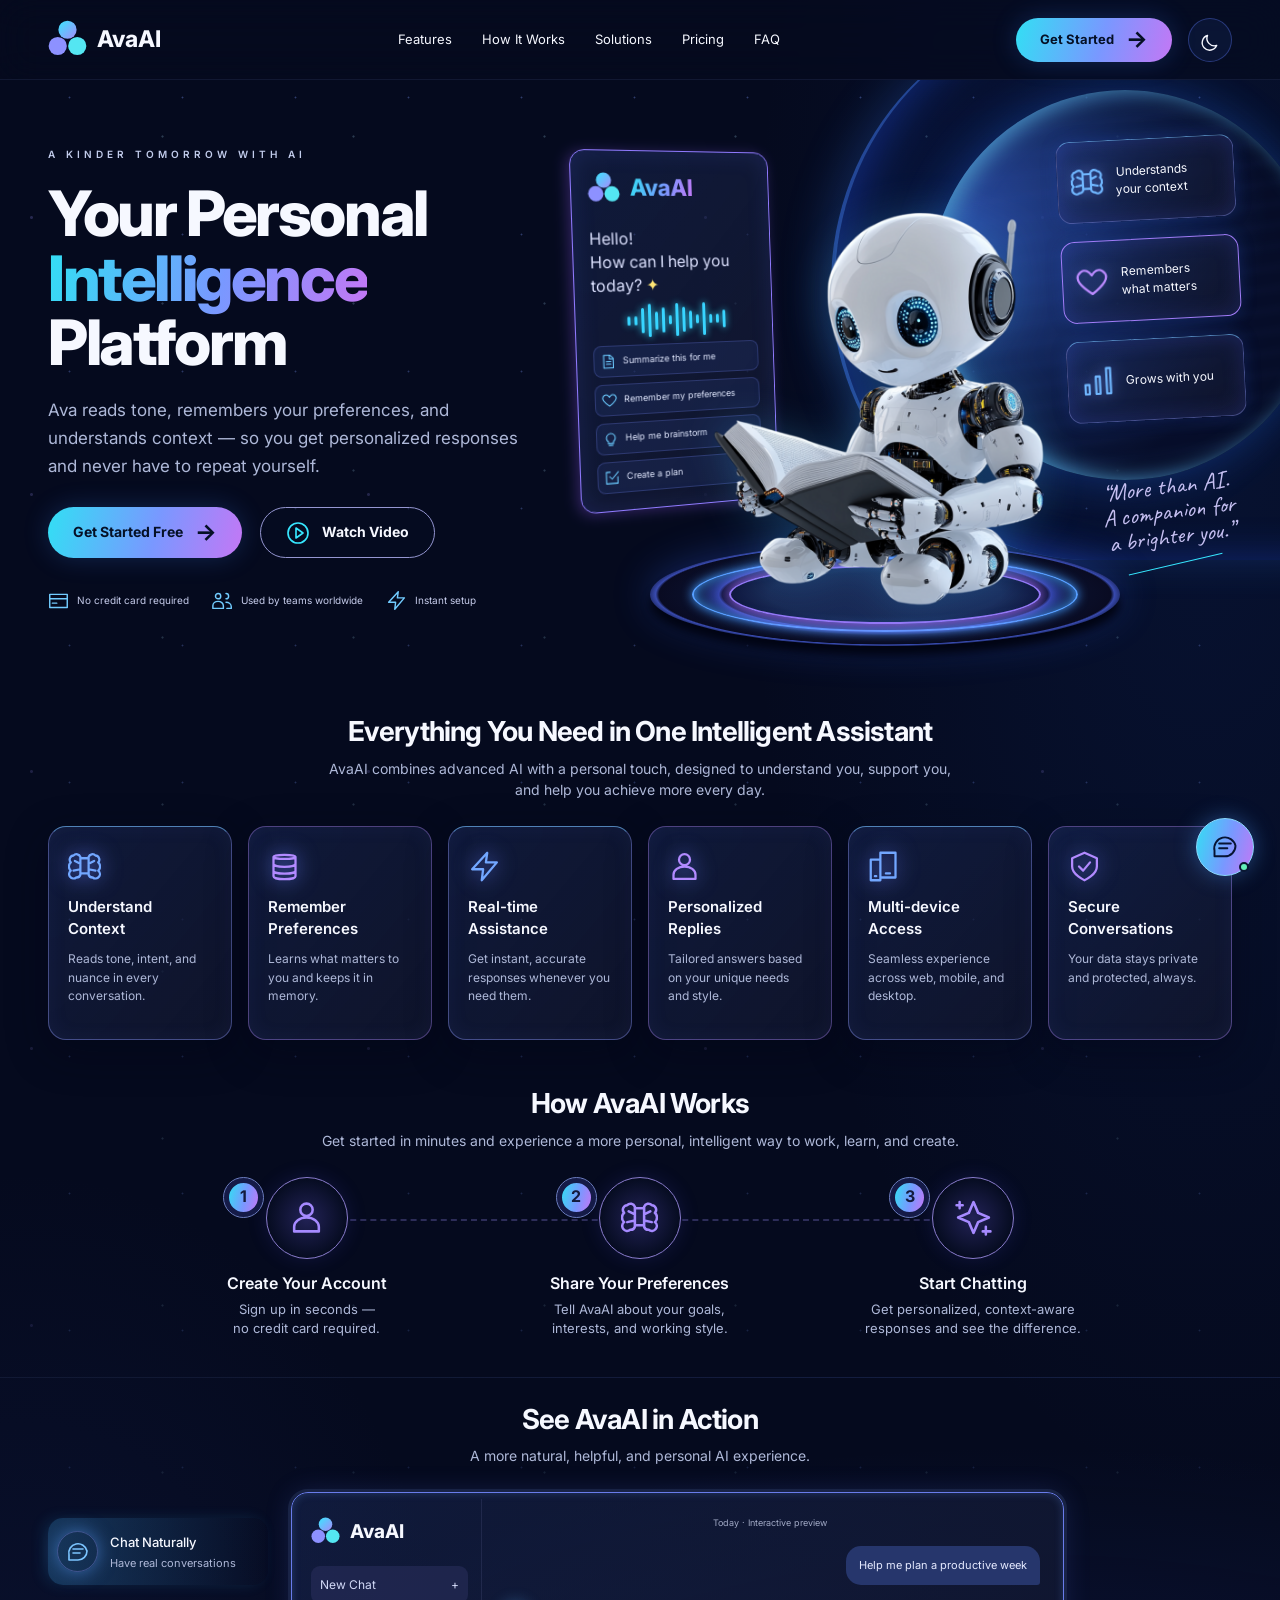
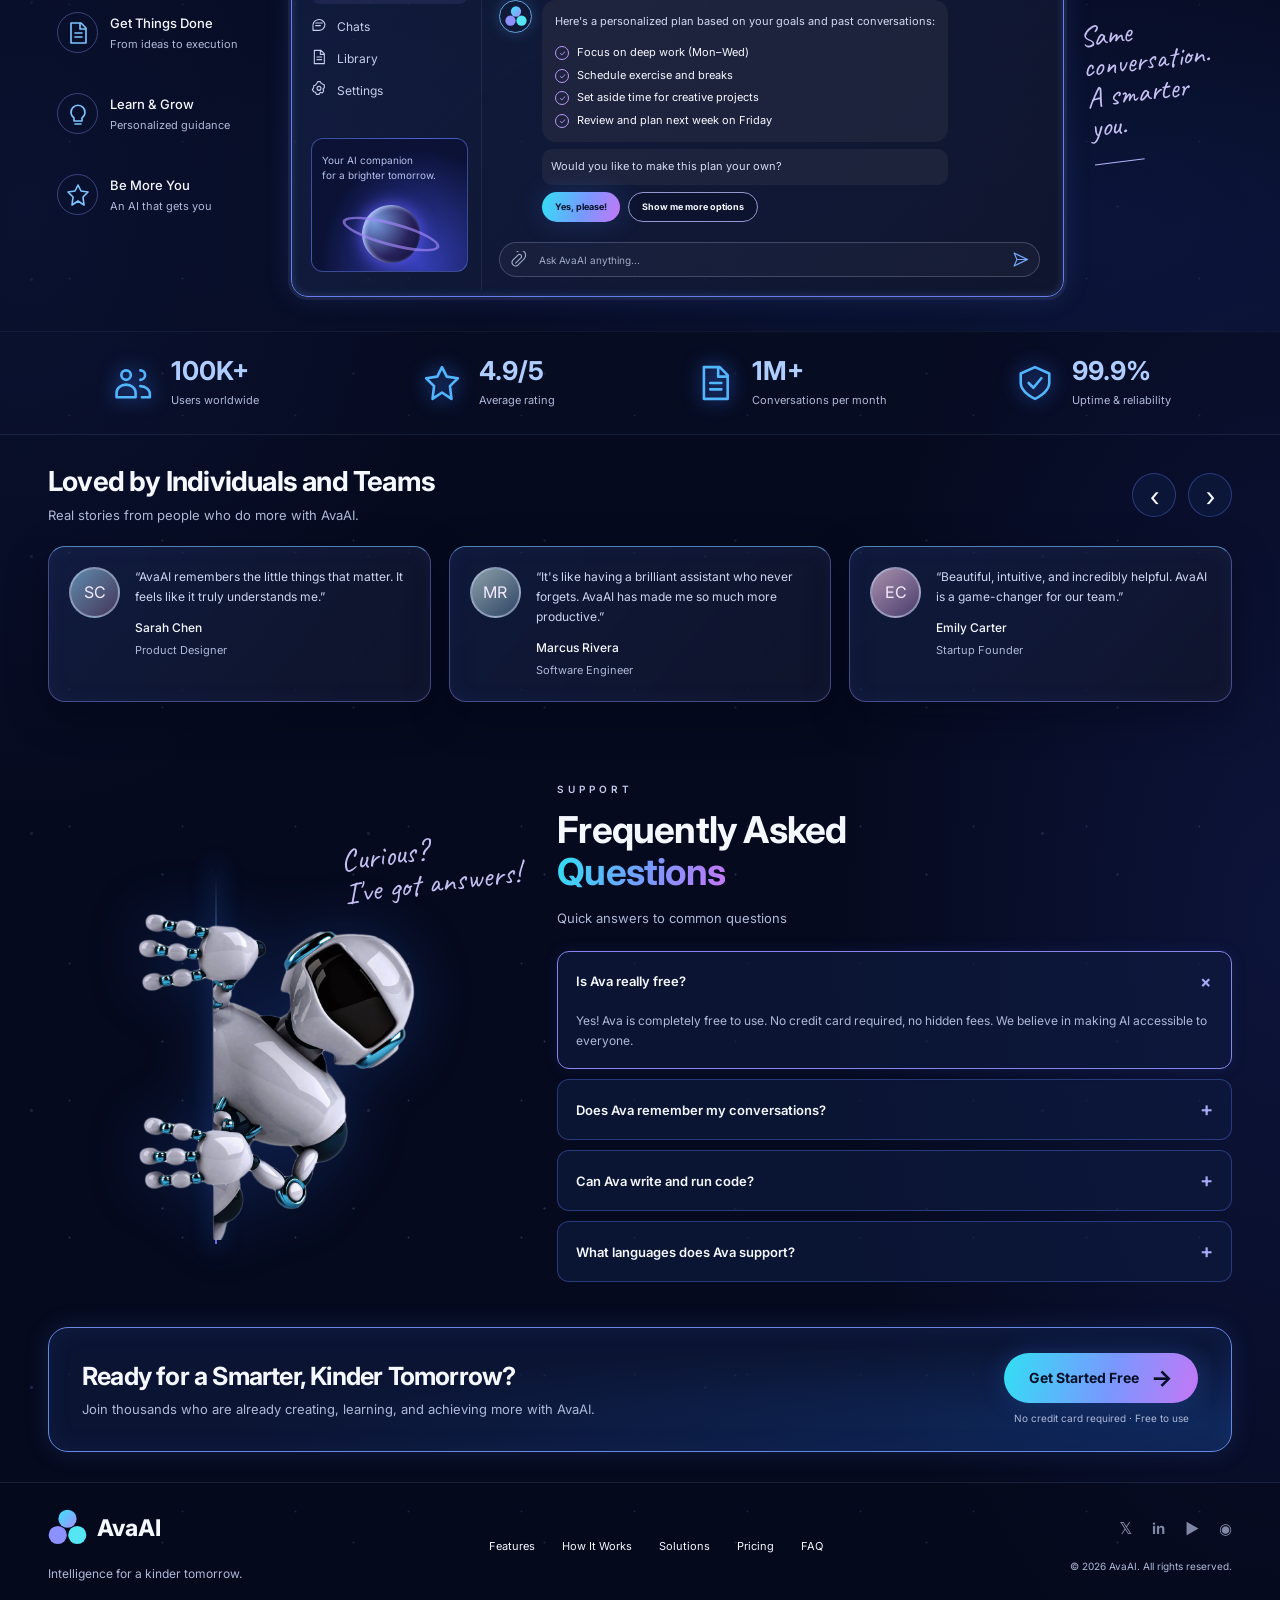
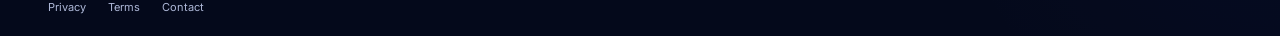
==== commit 3c954342: "feat(landing): introduce landing page redesign layout and assets" ====
--- a/index.html
+++ b/index.html
@@ -1,1244 +1,36 @@
-<!DOCTYPE html>
-<html lang="en">
-<head>
-    <meta charset="UTF-8">
-    <meta name="viewport" content="width=device-width, initial-scale=1.0">
-    <title>Ava AI — Your Personal Intelligence Platform</title>
-    <link rel="preconnect" href="https://fonts.googleapis.com">
-    <link rel="preconnect" href="https://fonts.gstatic.com" crossorigin>
-    <link href="https://fonts.googleapis.com/css2?family=Sora:wght@400;600;700;800&family=Inter:wght@300;400;500;600;700&display=swap" rel="stylesheet">
-    <style>
-        /* ─── CSS Variables ────────────────────────────────────────── */
-        :root {
-            --bg-deep: #0F0A2A;
-            --bg-mid: #1A1040;
-            --bg-darker: #08051A;
-            --bg-card: rgba(255, 255, 255, 0.05);
-            --bg-card-hover: rgba(255, 255, 255, 0.10);
-            --bg-input: rgba(255, 255, 255, 0.05);
-            --border-color: rgba(255, 255, 255, 0.06);
-            --border-light: rgba(255, 255, 255, 0.12);
-            --text-primary: #F0EEFF;
-            --text-secondary: #B8B0D8;
-            --text-muted: #7A6F9A;
-            --text-dim: rgba(240, 238, 255, 0.60);
-            --text-dimmer: rgba(240, 238, 255, 0.35);
-            --cyan: #54E6F2;
-            --violet: #A78BFA;
-            --violet-dark: #7C5CBF;
-            --pink: #F472B6;
-            --blue: #60A5FA;
-            --green: #4ADE80;
-            --gradient-primary: linear-gradient(135deg, #54E6F2, #A78BFA);
-            --gradient-secondary: linear-gradient(135deg, #F472B6, #A78BFA);
-            --gradient-accent: linear-gradient(135deg, #54E6F2, #F472B6);
-            --shadow-card: 0 8px 32px rgba(0, 0, 0, 0.3);
-            --radius: 16px;
-            --radius-sm: 10px;
-            --radius-full: 999px;
-            --transition: all 0.3s cubic-bezier(0.4, 0, 0.2, 1);
-            --btn-bg: rgba(255, 255, 255, 0.05);
-            --btn-hover: rgba(255, 255, 255, 0.10);
-            --nav-bg: rgba(15, 10, 42, 0.88);
-            --nav-shadow: 0 4px 20px rgba(0,0,0,0.3);
-            --image-filter: grayscale(0.2) brightness(1.0) contrast(1.1);
-            --badge-bg: rgba(255, 255, 255, 0.06);
-            --badge-text: #B8B0D8;
-            --logo-color: linear-gradient(135deg, #54E6F2, #A78BFA);
-            --btn-primary-bg: linear-gradient(135deg, #54E6F2, #A78BFA);
-            --btn-primary-text: #0F0A2A;
-            --accent-color: linear-gradient(135deg, #54E6F2, #A78BFA);
-            --step-number-bg: linear-gradient(135deg, #54E6F2, #A78BFA);
-            --step-number-text: #0F0A2A;
-            --avatar-bg: linear-gradient(135deg, #54E6F2, #A78BFA);
-            --avatar-text: #0F0A2A;
-            --star-color: #FBBF24;
-            --footer-brand-color: linear-gradient(135deg, #54E6F2, #A78BFA);
-            --hero-text: #F0EEFF;
-            --section-bg: rgba(255,255,255,0.02);
-            --section-alt-bg: rgba(255,255,255,0.04);
-            --card-text: #F0EEFF;
-            --card-secondary: #B8B0D8;
-            --border-card: rgba(255,255,255,0.06);
-            --glow-color: rgba(84, 230, 242, 0.06);
-            --theme-icon: '☀️';
-        }
-
-        /* ─── Light Mode ────────────────────────────────────────────── */
-        body.light-mode {
-            --bg-deep: #F8F6FF;
-            --bg-mid: #F0ECFA;
-            --bg-darker: #E8E2F5;
-            --bg-card: rgba(255, 255, 255, 0.5);
-            --bg-card-hover: rgba(255, 255, 255, 0.8);
-            --bg-input: rgba(255, 255, 255, 0.5);
-            --border-color: rgba(27, 22, 100, 0.06);
-            --border-light: rgba(27, 22, 100, 0.12);
-            --text-primary: #1D1230;
-            --text-secondary: #3D2E5A;
-            --text-muted: #6B5D82;
-            --text-dim: rgba(29, 18, 48, 0.60);
-            --text-dimmer: rgba(29, 18, 48, 0.35);
-            --shadow-card: 0 8px 32px rgba(27, 22, 100, 0.06);
-            --btn-bg: rgba(27, 22, 100, 0.04);
-            --btn-hover: rgba(27, 22, 100, 0.08);
-            --nav-bg: rgba(248, 246, 255, 0.88);
-            --nav-shadow: 0 4px 20px rgba(27, 22, 100, 0.06);
-            --image-filter: grayscale(0.2) brightness(1.0);
-            --badge-bg: rgba(27, 22, 100, 0.04);
-            --badge-text: #3D2E5A;
-            --logo-color: linear-gradient(135deg, #54E6F2, #A78BFA);
-            --btn-primary-bg: linear-gradient(135deg, #54E6F2, #A78BFA);
-            --btn-primary-text: #0F0A2A;
-            --card-text: #1D1230;
-            --card-secondary: #3D2E5A;
-            --border-card: rgba(27, 22, 100, 0.06);
-            --glow-color: rgba(84, 230, 242, 0.04);
-            --theme-icon: '🌙';
-        }
-
-        * { margin: 0; padding: 0; box-sizing: border-box; }
-        html { scroll-behavior: smooth; }
-        body {
-            font-family: 'Inter', sans-serif;
-            background: var(--bg-deep);
-            color: var(--text-primary);
-            min-height: 100vh;
-            overflow-x: hidden;
-            transition: background 0.4s ease, color 0.4s ease;
-        }
-
-        ::-webkit-scrollbar { width: 4px; height: 4px; }
-        ::-webkit-scrollbar-track { background: transparent; }
-        ::-webkit-scrollbar-thumb { background: var(--violet); border-radius: 4px; }
-
-        h1, h2, h3, .logo-text { font-family: 'Sora', sans-serif; }
-        a { text-decoration: none; color: inherit; }
-
-        .container {
-            max-width: 1200px;
-            margin: 0 auto;
-            padding: 0 6%;
-        }
-
-        /* ─── Buttons ────────────────────────────────────────────────── */
-        .btn {
-            display: inline-flex;
-            align-items: center;
-            justify-content: center;
-            gap: 6px;
-            font-weight: 600;
-            font-size: 0.9rem;
-            padding: 0 24px;
-            line-height: 42px;
-            border-radius: var(--radius-full);
-            transition: var(--transition);
-            white-space: nowrap;
-            border: none;
-            cursor: pointer;
-            font-family: inherit;
-            text-align: center;
-            background: var(--btn-bg);
-            color: var(--text-primary);
-            border: 1px solid var(--border-color);
-        }
-        .btn:hover {
-            background: var(--btn-hover);
-            border-color: var(--border-light);
-            transform: translateY(-2px);
-        }
-        .btn-primary {
-            background: var(--gradient-primary);
-            color: var(--btn-primary-text);
-            border-color: transparent;
-            box-shadow: 0 4px 16px rgba(84, 230, 242, 0.15);
-        }
-        .btn-primary:hover {
-            box-shadow: 0 8px 28px rgba(84, 230, 242, 0.25);
-            transform: translateY(-2px);
-            border-color: transparent;
-        }
-        .btn-secondary {
-            background: var(--gradient-secondary);
-            color: var(--btn-primary-text);
-            border-color: transparent;
-            box-shadow: 0 4px 16px rgba(167, 139, 250, 0.15);
-        }
-        .btn-secondary:hover {
-            box-shadow: 0 8px 28px rgba(167, 139, 250, 0.25);
-            transform: translateY(-2px);
-            border-color: transparent;
-        }
-        .btn-circle {
-            width: 30px;
-            height: 30px;
-            border-radius: 50%;
-            background: rgba(255,255,255,0.15);
-            color: #0F0A2A;
-            display: inline-flex;
-            align-items: center;
-            justify-content: center;
-            font-size: 0.9rem;
-            flex-shrink: 0;
-            transition: var(--transition);
-        }
-        body.light-mode .btn-circle {
-            background: rgba(255,255,255,0.5);
-        }
-
-        /* ─── Theme Toggle ──────────────────────────────────────────── */
-        .theme-toggle {
-            background: var(--btn-bg);
-            border: 1px solid var(--border-color);
-            border-radius: var(--radius-full);
-            padding: 6px 12px;
-            color: var(--text-secondary);
-            font-size: 0.9rem;
-            cursor: pointer;
-            font-family: inherit;
-            transition: var(--transition);
-            display: flex;
-            align-items: center;
-            gap: 4px;
-            line-height: 1;
-        }
-        .theme-toggle:hover {
-            background: var(--btn-hover);
-            border-color: var(--border-light);
-            color: var(--text-primary);
-        }
-        .theme-toggle .icon {
-            font-size: 0.9rem;
-        }
-
-        /* ─── Navigation ────────────────────────────────────────────── */
-        .nav {
-            position: fixed;
-            top: 0;
-            left: 0;
-            right: 0;
-            z-index: 1000;
-            display: flex;
-            align-items: center;
-            justify-content: space-between;
-            padding: 14px 6%;
-            background: var(--nav-bg);
-            backdrop-filter: blur(16px);
-            border-bottom: 1px solid var(--border-color);
-            transition: var(--transition);
-            box-shadow: var(--nav-shadow);
-        }
-        .nav .logo {
-            display: flex;
-            align-items: center;
-            gap: 10px;
-            font-weight: 700;
-            font-size: 1.2rem;
-            letter-spacing: -0.01em;
-            color: var(--text-primary);
-        }
-        .nav .logo svg { 
-            width: 30px; 
-            height: 30px; 
-        }
-        .nav .logo .logo-text {
-            background: var(--logo-color);
-            -webkit-background-clip: text;
-            -webkit-text-fill-color: transparent;
-            background-clip: text;
-        }
-        .nav .logo .logo-text span { 
-            -webkit-text-fill-color: transparent;
-        }
-        .nav .logo .badge {
-            font-size: 0.5rem;
-            font-weight: 600;
-            background: var(--badge-bg);
-            color: var(--badge-text);
-            padding: 2px 10px;
-            border-radius: var(--radius-full);
-            margin-left: 4px;
-            font-family: 'Inter', sans-serif;
-        }
-        .nav-links {
-            display: flex;
-            gap: 28px;
-            align-items: center;
-        }
-        .nav-links a {
-            font-size: 0.85rem;
-            font-weight: 500;
-            color: var(--text-secondary);
-            transition: var(--transition);
-            position: relative;
-        }
-        .nav-links a:hover { color: var(--text-primary); }
-        .nav-links a::after {
-            content: '';
-            position: absolute;
-            bottom: -4px;
-            left: 0;
-            width: 0;
-            height: 2px;
-            background: var(--gradient-primary);
-            transition: var(--transition);
-        }
-        .nav-links a:hover::after { width: 100%; }
-
-        .nav-actions {
-            display: flex;
-            align-items: center;
-            gap: 14px;
-        }
-        .nav-actions .btn-signup {
-            background: var(--gradient-primary);
-            color: var(--btn-primary-text);
-            border: none;
-            padding: 0 20px;
-            line-height: 36px;
-            font-size: 0.82rem;
-            border-radius: var(--radius-full);
-            font-weight: 600;
-            cursor: pointer;
-            font-family: inherit;
-            transition: var(--transition);
-        }
-        .nav-actions .btn-signup:hover {
-            box-shadow: 0 4px 20px rgba(84, 230, 242, 0.25);
-            transform: translateY(-2px);
-        }
-
-        .hamburger {
-            display: none;
-            background: none;
-            border: none;
-            color: var(--text-primary);
-            font-size: 1.4rem;
-            cursor: pointer;
-            padding: 4px;
-        }
-
-        /* ─── Hero Section ──────────────────────────────────────────── */
-        .hero {
-            padding: 120px 0 60px;
-            position: relative;
-            overflow: hidden;
-            min-height: 100vh;
-            display: flex;
-            align-items: center;
-            background: var(--bg-deep);
-        }
-        .hero-glow {
-            position: absolute;
-            border-radius: 50%;
-            filter: blur(80px);
-            pointer-events: none;
-            z-index: 0;
-        }
-        .hero-glow.one {
-            width: 500px;
-            height: 500px;
-            background: rgba(84, 230, 242, 0.08);
-            top: -150px;
-            right: -150px;
-            animation: float-glow 8s ease-in-out infinite;
-        }
-        .hero-glow.two {
-            width: 400px;
-            height: 400px;
-            background: rgba(167, 139, 250, 0.08);
-            bottom: -100px;
-            left: -100px;
-            animation: float-glow 10s ease-in-out infinite reverse;
-        }
-        @keyframes float-glow {
-            0%, 100% { transform: translate(0, 0) scale(1); }
-            50% { transform: translate(30px, -20px) scale(1.1); }
-        }
-        .hero-grid {
-            display: grid;
-            grid-template-columns: 1fr 1.1fr;
-            gap: 50px;
-            align-items: center;
-            position: relative;
-            z-index: 1;
-        }
-        .hero-content .badge {
-            display: inline-flex;
-            align-items: center;
-            gap: 8px;
-            background: var(--badge-bg);
-            border: 1px solid var(--border-color);
-            border-radius: var(--radius-full);
-            padding: 4px 16px 4px 4px;
-            font-size: 0.75rem;
-            font-weight: 500;
-            color: var(--badge-text);
-            margin-bottom: 20px;
-        }
-        .hero-content .badge span {
-            background: var(--gradient-primary);
-            color: var(--btn-primary-text);
-            padding: 2px 12px;
-            border-radius: var(--radius-full);
-            font-size: 0.65rem;
-        }
-        .hero-content h1 {
-            font-size: clamp(2.8rem, 5.5vw, 4.2rem);
-            font-weight: 800;
-            line-height: 1.05;
-            letter-spacing: -0.02em;
-            margin-bottom: 16px;
-            color: var(--text-primary);
-        }
-        .hero-content h1 .highlight {
-            background: var(--gradient-primary);
-            -webkit-background-clip: text;
-            -webkit-text-fill-color: transparent;
-            background-clip: text;
-        }
-        .hero-content p {
-            font-size: 1.05rem;
-            line-height: 1.6;
-            color: var(--text-secondary);
-            max-width: 480px;
-            margin-bottom: 24px;
-        }
-        .hero-actions {
-            display: flex;
-            gap: 12px;
-            flex-wrap: wrap;
-            align-items: center;
-        }
-        .hero-trust {
-            display: flex;
-            gap: 20px;
-            margin-top: 24px;
-            font-size: 0.82rem;
-            color: var(--text-muted);
-            flex-wrap: wrap;
-        }
-        .hero-trust span { display: flex; align-items: center; gap: 5px; }
-
-        .hero-visual {
-            display: flex;
-            justify-content: center;
-            align-items: center;
-        }
-        .hero-visual .image-placeholder {
-            max-width: 380px;
-            width: 100%;
-            border-radius: var(--radius);
-            overflow: hidden;
-            transition: var(--transition);
-            background: transparent;
-        }
-        .hero-visual .image-placeholder:hover {
-            transform: translateY(-4px);
-        }
-        .hero-visual .image-placeholder img {
-            width: 100%;
-            height: auto;
-            display: block;
-            filter: var(--image-filter);
-            transition: filter 0.3s ease;
-        }
-
-        /* ─── Stats Banner ──────────────────────────────────────────── */
-        .stats-banner {
-            display: grid;
-            grid-template-columns: repeat(4, 1fr);
-            gap: 20px;
-            padding: 40px 0;
-            border-top: 1px solid var(--border-color);
-            border-bottom: 1px solid var(--border-color);
-            margin-bottom: 60px;
-            background: var(--bg-deep);
-        }
-        .stat-item { text-align: center; }
-        .stat-number {
-            font-family: 'Sora', sans-serif;
-            font-size: 2rem;
-            font-weight: 700;
-            background: var(--gradient-primary);
-            -webkit-background-clip: text;
-            -webkit-text-fill-color: transparent;
-            background-clip: text;
-        }
-        .stat-label { font-size: 0.85rem; color: var(--text-secondary); margin-top: 4px; }
-        .stat-empty {
-            font-size: 0.7rem;
-            color: var(--text-muted);
-            font-style: italic;
-            margin-top: 2px;
-        }
-
-        /* ─── Section Styles ────────────────────────────────────────── */
-        .section { padding: 80px 0; }
-        .section-header {
-            text-align: center;
-            margin-bottom: 48px;
-        }
-        .section-header h2 {
-            font-size: clamp(1.8rem, 3vw, 2.4rem);
-            font-weight: 700;
-            color: var(--text-primary);
-        }
-        .section-header p {
-            color: var(--text-secondary);
-            max-width: 600px;
-            margin: 8px auto 0;
-            font-size: 1.05rem;
-        }
-
-        /* Section backgrounds - blended */
-        .section-alt { background: var(--section-alt-bg); }
-        .section-light { background: var(--section-bg); }
-
-        /* ─── How It Works ──────────────────────────────────────────── */
-        .steps-grid {
-            display: grid;
-            grid-template-columns: repeat(3, 1fr);
-            gap: 30px;
-        }
-        .step {
-            background: var(--bg-card);
-            border: 1px solid var(--border-card);
-            border-radius: var(--radius);
-            padding: 32px 28px;
-            text-align: center;
-            transition: var(--transition);
-            color: var(--card-text);
-            backdrop-filter: blur(8px);
-        }
-        .step:hover {
-            border-color: var(--border-light);
-            background: var(--bg-card-hover);
-            transform: translateY(-4px);
-            box-shadow: var(--shadow-card);
-        }
-        .step-number {
-            width: 48px;
-            height: 48px;
-            border-radius: 50%;
-            background: var(--step-number-bg);
-            color: var(--step-number-text);
-            font-family: 'Sora', sans-serif;
-            font-weight: 700;
-            font-size: 1.2rem;
-            display: flex;
-            align-items: center;
-            justify-content: center;
-            margin: 0 auto 16px;
-        }
-        .step h3 { font-size: 1.1rem; font-weight: 700; margin-bottom: 8px; color: var(--card-text); }
-        .step p { color: var(--card-secondary); font-size: 0.95rem; line-height: 1.6; }
-
-        /* ─── Features ──────────────────────────────────────────────── */
-        .features-grid {
-            display: grid;
-            grid-template-columns: repeat(3, 1fr);
-            gap: 24px;
-        }
-        .feature-card {
-            background: var(--bg-card);
-            border: 1px solid var(--border-card);
-            border-radius: var(--radius);
-            padding: 28px 24px;
-            transition: var(--transition);
-            color: var(--card-text);
-            backdrop-filter: blur(8px);
-        }
-        .feature-card:hover {
-            border-color: var(--border-light);
-            background: var(--bg-card-hover);
-            transform: translateY(-4px);
-            box-shadow: var(--shadow-card);
-        }
-        .feature-card .icon { font-size: 2rem; margin-bottom: 12px; }
-        .feature-card h3 { font-size: 1.05rem; font-weight: 700; margin-bottom: 8px; color: var(--card-text); }
-        .feature-card p { color: var(--card-secondary); font-size: 0.92rem; line-height: 1.6; }
-
-        /* ─── Use Cases ─────────────────────────────────────────────── */
-        .use-cases-grid {
-            display: grid;
-            grid-template-columns: repeat(3, 1fr);
-            gap: 24px;
-        }
-        .use-case {
-            background: var(--bg-card);
-            border: 1px solid var(--border-card);
-            border-radius: var(--radius);
-            padding: 28px 24px;
-            text-align: center;
-            transition: var(--transition);
-            color: var(--card-text);
-            backdrop-filter: blur(8px);
-        }
-        .use-case:hover {
-            border-color: var(--border-light);
-            background: var(--bg-card-hover);
-            transform: translateY(-4px);
-            box-shadow: var(--shadow-card);
-        }
-        .use-case .icon { font-size: 2.4rem; margin-bottom: 12px; }
-        .use-case h3 { font-size: 1rem; font-weight: 700; margin-bottom: 6px; color: var(--card-text); }
-        .use-case p { color: var(--card-secondary); font-size: 0.88rem; line-height: 1.6; }
-
-        /* ─── FAQ ────────────────────────────────────────────────────── */
-        .faq-section {
-            position: relative;
-            overflow: hidden;
-            padding: 80px 0;
-            background: var(--section-alt-bg);
-        }
-        .faq-section .container {
-            display: grid;
-            grid-template-columns: 1fr 1fr;
-            gap: 60px;
-            align-items: flex-start;
-        }
-        .faq-section .faq-image {
-            display: flex;
-            justify-content: center;
-            align-items: center;
-            position: sticky;
-            top: 140px;
-        }
-        .faq-section .faq-image img {
-            max-width: 280px;
-            width: 100%;
-            height: auto;
-            filter: var(--image-filter);
-            transition: filter 0.3s ease;
-            border-radius: var(--radius);
-        }
-        .faq-list {
-            display: flex;
-            flex-direction: column;
-            gap: 8px;
-        }
-        .faq-item {
-            background: var(--bg-card);
-            border: 1px solid var(--border-card);
-            border-radius: var(--radius-sm);
-            overflow: hidden;
-            transition: var(--transition);
-            color: var(--card-text);
-            backdrop-filter: blur(8px);
-        }
-        .faq-item:hover {
-            border-color: var(--border-light);
-        }
-        .faq-question {
-            padding: 16px 20px;
-            font-weight: 600;
-            font-size: 0.95rem;
-            cursor: pointer;
-            display: flex;
-            justify-content: space-between;
-            align-items: center;
-            transition: var(--transition);
-            background: var(--bg-card);
-            border: none;
-            width: 100%;
-            text-align: left;
-            font-family: inherit;
-            color: var(--card-text);
-        }
-        .faq-question:hover {
-            color: var(--violet);
-        }
-        .faq-question .arrow {
-            transition: var(--transition);
-            font-size: 0.8rem;
-            color: var(--text-muted);
-            flex-shrink: 0;
-            margin-left: 12px;
-        }
-        .faq-item.open .faq-question .arrow {
-            transform: rotate(180deg);
-        }
-        .faq-answer {
-            max-height: 0;
-            overflow: hidden;
-            transition: max-height 0.3s ease, padding 0.3s ease;
-            padding: 0 20px;
-            color: var(--card-secondary);
-            font-size: 0.92rem;
-            line-height: 1.7;
-        }
-        .faq-item.open .faq-answer {
-            max-height: 200px;
-            padding: 0 20px 16px;
-        }
-
-        /* ─── Footer ────────────────────────────────────────────────── */
-        .footer {
-            background: var(--bg-darker);
-            border-top: 1px solid var(--border-color);
-            padding: 60px 0 30px;
-            margin-top: 0;
-        }
-        .footer-grid {
-            display: grid;
-            grid-template-columns: 2fr 1fr 1fr 1fr;
-            gap: 40px;
-            padding-bottom: 40px;
-            border-bottom: 1px solid var(--border-color);
-        }
-        .footer-brand h3 {
-            font-family: 'Sora', sans-serif;
-            font-size: 1.2rem;
-            font-weight: 700;
-            color: var(--text-primary);
-        }
-        .footer-brand h3 span { 
-            background: var(--gradient-primary);
-            -webkit-background-clip: text;
-            -webkit-text-fill-color: transparent;
-            background-clip: text;
-        }
-        .footer-brand .footer-logo {
-            display: flex;
-            align-items: center;
-            gap: 10px;
-        }
-        .footer-brand .footer-logo svg {
-            width: 28px;
-            height: 28px;
-        }
-        .footer-brand p {
-            color: var(--text-secondary);
-            font-size: 0.9rem;
-            margin-top: 8px;
-            max-width: 300px;
-            line-height: 1.6;
-        }
-        .footer-links h4 {
-            font-size: 0.85rem;
-            font-weight: 600;
-            margin-bottom: 12px;
-            color: var(--text-secondary);
-        }
-        .footer-links a {
-            display: block;
-            color: var(--text-muted);
-            font-size: 0.85rem;
-            padding: 4px 0;
-            transition: var(--transition);
-        }
-        .footer-links a:hover { color: var(--text-primary); }
-        .footer-bottom {
-            text-align: center;
-            padding-top: 24px;
-            font-size: 0.8rem;
-            color: var(--text-muted);
-        }
-
-        /* ─── Animations ────────────────────────────────────────────── */
-        @keyframes fadeSlideDown {
-            from { opacity: 0; transform: translateY(-12px); }
-            to { opacity: 1; transform: translateY(0); }
-        }
-        @keyframes fadeSlideUp {
-            from { opacity: 0; transform: translateY(12px); }
-            to { opacity: 1; transform: translateY(0); }
-        }
-        @keyframes scaleIn {
-            from { opacity: 0; transform: scale(0.95); }
-            to { opacity: 1; transform: scale(1); }
-        }
-        .animate-on-scroll {
-            opacity: 0;
-            transform: translateY(30px);
-            transition: all 0.6s ease;
-        }
-        .animate-on-scroll.visible {
-            opacity: 1;
-            transform: translateY(0);
-        }
-
-        /* ─── Responsive ────────────────────────────────────────────── */
-        @media (max-width: 1024px) {
-            .hero-grid { grid-template-columns: 1fr; text-align: center; gap: 40px; }
-            .hero-content p { margin-left: auto; margin-right: auto; }
-            .hero-actions { justify-content: center; }
-            .hero-trust { justify-content: center; }
-            .hero-visual .image-placeholder { max-width: 300px; margin: 0 auto; }
-            .stats-banner { grid-template-columns: repeat(2, 1fr); }
-            .features-grid { grid-template-columns: repeat(2, 1fr); }
-            .use-cases-grid { grid-template-columns: repeat(2, 1fr); }
-            .steps-grid { grid-template-columns: repeat(2, 1fr); }
-            .faq-section .container { grid-template-columns: 1fr; gap: 40px; }
-            .faq-section .faq-image { position: relative; top: 0; }
-            .faq-section .faq-image img { max-width: 200px; }
-            .footer-grid { grid-template-columns: 1fr 1fr; }
-        }
-        @media (max-width: 768px) {
-            .nav-links { display: none; }
-            .nav-links.open { display: flex; flex-direction: column; position: absolute; top: 100%; left: 0; right: 0; background: var(--bg-deep); padding: 20px; gap: 16px; border-bottom: 1px solid var(--border-color); }
-            .hamburger { display: block; }
-            .nav-actions .btn-signup { display: none; }
-            .hero { padding: 100px 0 40px; min-height: auto; }
-            .hero-glow.one { width: 250px; height: 250px; top: -60px; right: -60px; }
-            .hero-glow.two { width: 200px; height: 200px; bottom: -40px; left: -40px; }
-            .hero-visual .image-placeholder { max-width: 250px; }
-            .features-grid { grid-template-columns: 1fr; }
-            .use-cases-grid { grid-template-columns: 1fr; }
-            .steps-grid { grid-template-columns: 1fr; }
-            .stats-banner { grid-template-columns: 1fr 1fr; gap: 16px; }
-            .footer-grid { grid-template-columns: 1fr; gap: 24px; }
-            .section { padding: 40px 0; }
-            .faq-section { padding: 40px 0; }
-            .faq-section .faq-image img { max-width: 150px; }
-            .hero-trust { gap: 12px; font-size: 0.75rem; }
-            .hero-trust span { white-space: nowrap; }
-        }
-        @media (max-width: 480px) {
-            .stats-banner { grid-template-columns: 1fr 1fr; gap: 12px; }
-            .stat-number { font-size: 1.4rem; }
-            .hero-content h1 { font-size: 2rem; }
-            .hero-visual .image-placeholder { max-width: 200px; }
-            .hero-trust { gap: 8px; flex-direction: column; align-items: center; }
-            .faq-question { font-size: 0.88rem; padding: 14px 16px; }
-            .faq-answer { font-size: 0.85rem; }
-        }
-    </style>
-</head>
-<body>
-
-<!-- ─── SVG Defs ─────────────────────────────────────────────────────── -->
-<svg aria-hidden="true" focusable="false" style="position:absolute;width:0;height:0;overflow:hidden">
-    <defs>
-        <linearGradient id="gradient-primary" x1="0" y1="0" x2="1" y2="1">
-            <stop offset="0%" stop-color="#54E6F2"/>
-            <stop offset="100%" stop-color="#A78BFA"/>
-        </linearGradient>
-        <linearGradient id="gradient-secondary" x1="0" y1="0" x2="1" y2="1">
-            <stop offset="0%" stop-color="#F472B6"/>
-            <stop offset="100%" stop-color="#A78BFA"/>
-        </linearGradient>
-        <symbol id="logo" viewBox="0 0 60 60">
-            <circle cx="30" cy="15" r="14" fill="url(#gradient-primary)"/>
-            <circle cx="45" cy="40" r="14" fill="#54E6F2" opacity="0.85"/>
-            <circle cx="15" cy="40" r="14" fill="#A78BFA" opacity="0.85"/>
-        </symbol>
-    </defs>
-</svg>
-
-<!-- ─── Navigation ───────────────────────────────────────────────────── -->
-<nav class="nav" id="navbar">
-    <a class="logo" href="index.html">
-        <svg viewBox="0 0 60 60"><use href="#logo"/></svg>
-        <span class="logo-text">Ava<span>AI</span></span>
-        <span class="badge">v3.0</span>
-    </a>
-    <div class="nav-links" id="navLinks">
-        <a href="#features">Features</a>
-        <a href="#how-it-works">How It Works</a>
-        <a href="#faq">FAQ</a>
-        <div class="nav-actions">
-            <a href="auth.html?mode=signup" class="btn-signup">Sign Up</a>
-            <button class="theme-toggle" id="themeToggle" aria-label="Toggle theme">
-                <span class="icon" id="themeIcon">☀️</span>
-            </button>
-        </div>
-    </div>
-    <button class="hamburger" id="hamburger" aria-label="Toggle menu">☰</button>
-</nav>
-
-<!-- ─── Hero Section ────────────────────────────────────────────────── -->
-<section class="hero" id="hero">
-    <div class="hero-glow one"></div>
-    <div class="hero-glow two"></div>
-    <div class="container">
-        <div class="hero-grid">
-            <div class="hero-content">
-                <div class="badge"><span>New</span> v3.0 — Smarter than ever</div>
-                <h1>Your Personal <br><span class="highlight">Intelligence Platform</span></h1>
-                <p>Ava reads tone, classifies intent, and tracks frustration in real time — then responds with a memory‑aware AI agent so you never have to repeat yourself.</p>
-                <div class="hero-actions">
-                    <a href="auth.html?mode=signup" class="btn btn-primary">Get Started</a>
-                    <a href="#features" class="btn">Learn More</a>
-                </div>
-                <div class="hero-trust">
-                    <span>✨ Used by teams worldwide</span>
-                    <span>🔒 100% free to start</span>
-                    <span>⚡ Instant responses</span>
-                </div>
-            </div>
-            <div class="hero-visual">
-                <div class="image-placeholder">
-                    <img src="cute-ai-robot-chatbot-reading-a-book-on-transparent-background-free-png.webp" alt="Ava robot reading a book">
-                </div>
-            </div>
-        </div>
-    </div>
-</section>
-
-<!-- ─── Stats Banner ────────────────────────────────────────────────── -->
-<div class="container">
-    <div class="stats-banner">
-        <div class="stat-item">
-            <div class="stat-number" id="stat-conversations">0</div>
-            <div class="stat-label">Conversations</div>
-            <div class="stat-empty" id="stat-empty-conversations">No data yet</div>
-        </div>
-        <div class="stat-item">
-            <div class="stat-number" id="stat-rating">0.0</div>
-            <div class="stat-label">Average Rating</div>
-            <div class="stat-empty" id="stat-empty-rating">No reviews yet</div>
-        </div>
-        <div class="stat-item">
-            <div class="stat-number" id="stat-satisfaction">0%</div>
-            <div class="stat-label">Satisfaction Rate</div>
-            <div class="stat-empty" id="stat-empty-satisfaction">No data yet</div>
-        </div>
-        <div class="stat-item">
-            <div class="stat-number" id="stat-users">0</div>
-            <div class="stat-label">Active Users</div>
-            <div class="stat-empty" id="stat-empty-users">No users yet</div>
-        </div>
-    </div>
-</div>
-
-<!-- ─── How It Works ────────────────────────────────────────────────── -->
-<section class="section section-alt" id="how-it-works">
-    <div class="container">
-        <div class="section-header animate-on-scroll">
-            <h2>How It Works</h2>
-            <p>Get started with Ava in three simple steps</p>
-        </div>
-        <div class="steps-grid">
-            <div class="step animate-on-scroll">
-                <div class="step-number">1</div>
-                <h3>Sign Up</h3>
-                <p>Create your free account in seconds — no credit card required.</p>
-            </div>
-            <div class="step animate-on-scroll">
-                <div class="step-number">2</div>
-                <h3>Start Chatting</h3>
-                <p>Ask Ava anything. It remembers context, so you never repeat yourself.</p>
-            </div>
-            <div class="step animate-on-scroll">
-                <div class="step-number">3</div>
-                <h3>Get Results</h3>
-                <p>Real-time answers with sentiment analysis, intent detection, and frustration tracking.</p>
-            </div>
-        </div>
-    </div>
-</section>
-
-<!-- ─── Features ────────────────────────────────────────────────────── -->
-<section class="section section-light" id="features">
-    <div class="container">
-        <div class="section-header animate-on-scroll">
-            <h2>Built for the conversations that matter</h2>
-            <p>Ava combines real-time emotional intelligence with persistent memory to deliver support that feels human.</p>
-        </div>
-        <div class="features-grid">
-            <div class="feature-card animate-on-scroll">
-                <div class="icon">❤️</div>
-                <h3>Sentiment Analysis</h3>
-                <p>Every message is analyzed for tone, helping Ava respond with the right level of empathy and urgency.</p>
-            </div>
-            <div class="feature-card animate-on-scroll">
-                <div class="icon">🎯</div>
-                <h3>Intent Detection</h3>
-                <p>From billing to login issues, Ava automatically routes inquiries to the correct resolution path.</p>
-            </div>
-            <div class="feature-card animate-on-scroll">
-                <div class="icon">📊</div>
-                <h3>Frustration Scoring</h3>
-                <p>A real-time 0–1 score helps Ava de-escalate tense situations before they spiral.</p>
-            </div>
-            <div class="feature-card animate-on-scroll">
-                <div class="icon">🧠</div>
-                <h3>Persistent Memory</h3>
-                <p>Ava remembers your preferences, past conversations, and context across sessions.</p>
-            </div>
-            <div class="feature-card animate-on-scroll">
-                <div class="icon">⚡</div>
-                <h3>Code Execution</h3>
-                <p>Write, debug, and run code in Python, JavaScript, Java, C++, and more — right in the chat.</p>
-            </div>
-            <div class="feature-card animate-on-scroll">
-                <div class="icon">🌐</div>
-                <h3>Live Web Search</h3>
-                <p>Get real-time information from the web with automatic search integration.</p>
-            </div>
-        </div>
-    </div>
-</section>
-
-<!-- ─── Use Cases ───────────────────────────────────────────────────── -->
-<section class="section section-alt" id="use-cases">
-    <div class="container">
-        <div class="section-header animate-on-scroll">
-            <h2>Built for Teams Like Yours</h2>
-            <p>Whether you're in support, development, or content — Ava has you covered</p>
-        </div>
-        <div class="use-cases-grid">
-            <div class="use-case animate-on-scroll">
-                <div class="icon">🛠️</div>
-                <h3>Support Teams</h3>
-                <p>Handle tickets faster with sentiment-aware responses and automatic escalation detection.</p>
-            </div>
-            <div class="use-case animate-on-scroll">
-                <div class="icon">💻</div>
-                <h3>Developers</h3>
-                <p>Write, debug, and review code in any language with real-time execution and feedback.</p>
-            </div>
-            <div class="use-case animate-on-scroll">
-                <div class="icon">📝</div>
-                <h3>Content Creators</h3>
-                <p>Draft, edit, and polish content with AI assistance — from blog posts to technical documentation.</p>
-            </div>
-        </div>
-    </div>
-</section>
-
-<!-- ─── FAQ Section ────────────────────────────────────────────────── -->
-<section class="faq-section" id="faq">
-    <div class="container">
-        <div class="faq-image">
-            <img src="pngegg.png" alt="Ava robot peeking">
-        </div>
-        <div>
-            <div class="section-header" style="text-align:left;margin-bottom:24px;">
-                <h2 style="font-size:clamp(1.5rem,2.5vw,2rem);">Frequently Asked Questions</h2>
-                <p style="font-size:1rem;">Quick answers to common questions</p>
-            </div>
-            <div class="faq-list">
-                <div class="faq-item open">
-                    <button class="faq-question" onclick="toggleFaq(this)">
-                        Is Ava really free?
-                        <span class="arrow">▾</span>
-                    </button>
-                    <div class="faq-answer">Yes! Ava is completely free to use. No credit card required, no hidden fees. We believe in making AI accessible to everyone.</div>
-                </div>
-                <div class="faq-item">
-                    <button class="faq-question" onclick="toggleFaq(this)">
-                        Does Ava remember my conversations?
-                        <span class="arrow">▾</span>
-                    </button>
-                    <div class="faq-answer">Yes, Ava remembers context across sessions. It uses a memory system that keeps track of important facts, preferences, and ongoing projects so you never have to repeat yourself.</div>
-                </div>
-                <div class="faq-item">
-                    <button class="faq-question" onclick="toggleFaq(this)">
-                        Can Ava write and run code?
-                        <span class="arrow">▾</span>
-                    </button>
-                    <div class="faq-answer">Absolutely! Ava can write, debug, explain, and execute code in Python, JavaScript, Java, C++, Go, Rust, Ruby, and many more languages.</div>
-                </div>
-                <div class="faq-item">
-                    <button class="faq-question" onclick="toggleFaq(this)">
-                        What languages does Ava support?
-                        <span class="arrow">▾</span>
-                    </button>
-                    <div class="faq-answer">Ava supports conversation in virtually any language and can translate between 29+ languages using DeepL integration.</div>
-                </div>
-            </div>
-        </div>
-    </div>
-</section>
-
-<!-- ─── Footer ──────────────────────────────────────────────────────── -->
-<footer class="footer">
-    <div class="container">
-        <div class="footer-grid">
-            <div class="footer-brand">
-                <div class="footer-logo">
-                    <svg viewBox="0 0 60 60"><use href="#logo"/></svg>
-                    <h3>Ava<span>AI</span></h3>
-                </div>
-                <p>Your intelligent support assistant that reads sentiment, tracks frustration, and remembers context — so you never have to repeat yourself.</p>
-            </div>
-            <div class="footer-links">
-                <h4>Product</h4>
-                <a href="#features">Features</a>
-                <a href="#how-it-works">How It Works</a>
-                <a href="auth.html?mode=signup">Get Started</a>
-            </div>
-            <div class="footer-links">
-                <h4>Company</h4>
-                <a href="#">About</a>
-                <a href="#">Blog</a>
-                <a href="#">Contact</a>
-            </div>
-            <div class="footer-links">
-                <h4>Legal</h4>
-                <a href="privacy.html">Privacy Policy</a>
-                <a href="terms.html">Terms of Service</a>
-            </div>
-        </div>
-        <div class="footer-bottom">
-            Copyright © Ava AI 2026. All rights reserved.
-        </div>
-    </div>
-</footer>
-
-<script>
-    // ─── Theme Toggle ────────────────────────────────────────────────
-    // This script runs immediately when the page loads
-    (function() {
-        const themeToggle = document.getElementById('themeToggle');
-        const themeIcon = document.getElementById('themeIcon');
-        
-        // Get saved theme from localStorage, default to 'dark'
-        const savedTheme = localStorage.getItem('ava-theme') || 'dark';
-        
-        function setTheme(theme) {
-            const isDark = theme === 'dark';
-            
-            // Toggle the light-mode class on the body
-            document.body.classList.toggle('light-mode', !isDark);
-            
-            // Update the icon
-            themeIcon.textContent = isDark ? '🌙' : '☀️';
-            
-            // Save preference
-            localStorage.setItem('ava-theme', theme);
-        }
-        
-        // Set initial theme
-        setTheme(savedTheme);
-        
-        // Add click event listener
-        if (themeToggle) {
-            themeToggle.addEventListener('click', function(e) {
-                e.preventDefault();
-                // Determine current mode
-                const isDark = !document.body.classList.contains('light-mode');
-                // Toggle to opposite
-                setTheme(isDark ? 'light' : 'dark');
-            });
-        }
-    })();
-
-    // ─── Hamburger Menu ──────────────────────────────────────────────
-    document.getElementById('hamburger').addEventListener('click', function() {
-        document.getElementById('navLinks').classList.toggle('open');
-    });
-
-    document.querySelectorAll('.nav-links a').forEach(link => {
-        link.addEventListener('click', () => {
-            document.getElementById('navLinks').classList.remove('open');
-        });
-    });
-
-    // ─── FAQ Toggle ──────────────────────────────────────────────────
-    function toggleFaq(element) {
-        const item = element.closest('.faq-item');
-        const isOpen = item.classList.contains('open');
-        document.querySelectorAll('.faq-item').forEach(el => {
-            if (el !== item) {
-                el.classList.remove('open');
-            }
-        });
-        item.classList.toggle('open');
-    }
-
-    // ─── Scroll Animations ───────────────────────────────────────────
-    function handleScrollAnimations() {
-        const elements = document.querySelectorAll('.animate-on-scroll');
-        const observer = new IntersectionObserver((entries) => {
-            entries.forEach(entry => {
-                if (entry.isIntersecting) {
-                    entry.target.classList.add('visible');
-                }
-            });
-        }, { threshold: 0.1 });
-
-        elements.forEach(el => observer.observe(el));
-    }
-
-    // ─── Smooth Navbar on Scroll ─────────────────────────────────────
-    function handleNavbarScroll() {
-        const nav = document.getElementById('navbar');
-        if (window.scrollY > 50) {
-            nav.style.boxShadow = 'var(--nav-shadow)';
-        } else {
-            nav.style.boxShadow = 'none';
-        }
-    }
-
-    window.addEventListener('scroll', handleNavbarScroll);
-
-    // ─── Update Stats with Real Data ──────────────────────────────────
-    async function updateStats() {
-        try {
-            const res = await fetch('/api/analytics');
-            if (res.ok) {
-                const data = await res.json();
-                
-                const conversationsEl = document.getElementById('stat-conversations');
-                const emptyConv = document.getElementById('stat-empty-conversations');
-                if (data.total_interactions && data.total_interactions > 0) {
-                    conversationsEl.textContent = data.total_interactions;
-                    emptyConv.textContent = `${data.total_interactions} total conversations`;
-                } else {
-                    conversationsEl.textContent = '0';
-                    emptyConv.textContent = 'No conversations yet';
-                }
-
-                const ratingEl = document.getElementById('stat-rating');
-                const emptyRating = document.getElementById('stat-empty-rating');
-                if (data.avg_frustration !== undefined && data.total_interactions > 0) {
-                    const rating = Math.max(0, Math.min(5, 5 - (data.avg_frustration || 0) * 4));
-                    ratingEl.textContent = rating.toFixed(1) + '⭐';
-                    emptyRating.textContent = `Based on ${data.total_interactions} interactions`;
-                } else {
-                    ratingEl.textContent = '0.0⭐';
-                    emptyRating.textContent = 'No reviews yet';
-                }
-
-                const satEl = document.getElementById('stat-satisfaction');
-                const emptySat = document.getElementById('stat-empty-satisfaction');
-                if (data.total_interactions > 0) {
-                    const sat = Math.round(Math.max(0, Math.min(100, (1 - (data.avg_frustration || 0)) * 100)));
-                    satEl.textContent = sat + '%';
-                    emptySat.textContent = `${sat}% satisfaction rate`;
-                } else {
-                    satEl.textContent = '0%';
-                    emptySat.textContent = 'No data yet';
-                }
-
-                const usersEl = document.getElementById('stat-users');
-                const emptyUsers = document.getElementById('stat-empty-users');
-                if (data.total_users && data.total_users > 0) {
-                    usersEl.textContent = data.total_users;
-                    emptyUsers.textContent = `${data.total_users} registered users`;
-                } else {
-                    usersEl.textContent = '0';
-                    emptyUsers.textContent = 'No users yet';
-                }
-            } else {
-                document.getElementById('stat-conversations').textContent = '0';
-                document.getElementById('stat-rating').textContent = '0.0⭐';
-                document.getElementById('stat-satisfaction').textContent = '0%';
-                document.getElementById('stat-users').textContent = '0';
-            }
-        } catch (e) {
-            console.log('Could not fetch analytics data, showing zeros');
-            document.getElementById('stat-conversations').textContent = '0';
-            document.getElementById('stat-rating').textContent = '0.0⭐';
-            document.getElementById('stat-satisfaction').textContent = '0%';
-            document.getElementById('stat-users').textContent = '0';
-            
-            document.getElementById('stat-empty-conversations').textContent = 'No conversations yet';
-            document.getElementById('stat-empty-rating').textContent = 'No reviews yet';
-            document.getElementById('stat-empty-satisfaction').textContent = 'No data yet';
-            document.getElementById('stat-empty-users').textContent = 'No users yet';
-        }
-    }
-
-    // ─── Init ─────────────────────────────────────────────────────────
-    document.addEventListener('DOMContentLoaded', function() {
-        handleScrollAnimations();
-        updateStats();
-    });
-</script>
-</body>
-</html>+<!doctype html>
+<html lang="en">
+<head>
+<meta charset="utf-8"><meta name="viewport" content="width=device-width, initial-scale=1">
+<meta name="description" content="Meet AvaAI: a personal AI assistant that understands context, remembers your preferences, and grows with you.">
+<link rel="icon" type="image/svg+xml" href="/assets/landing/favicon.svg"><meta name="theme-color" content="#050a1e"><title>AvaAI — Your Personal Intelligence Platform</title>
+<link rel="preconnect" href="https://fonts.googleapis.com"><link rel="preconnect" href="https://fonts.gstatic.com" crossorigin>
+<link href="https://fonts.googleapis.com/css2?family=Inter:wght@400;500;600;700;800&family=Caveat:wght@400;500&display=swap" rel="stylesheet">
+<link rel="stylesheet" href="/assets/landing/landing.css"><script src="/assets/landing/landing.js" defer></script>
+</head>
+<body>
+<a class="skip-link" href="#main">Skip to content</a>
+<svg class="svg-defs" aria-hidden="true"><defs><linearGradient id="logo-gradient" x2="1" y2="1"><stop stop-color="#37e7ff"/><stop offset="1" stop-color="#a78bfa"/></linearGradient><symbol id="ava-logo" viewBox="0 0 60 60"><circle cx="30" cy="15" r="14" fill="url(#logo-gradient)"/><circle cx="45" cy="40" r="14" fill="#54e6f2"/><circle cx="15" cy="40" r="14" fill="#8d91ff"/></symbol></defs></svg>
+<header class="navbar"><nav class="container nav-inner" aria-label="Main navigation"><a href="/" class="brand"><svg aria-hidden="true"><use href="#ava-logo"/></svg>AvaAI</a><div class="nav-links" id="nav-links"><a href="#features">Features</a><a href="#how-it-works">How It Works</a><a href="#solutions">Solutions</a><a href="#pricing">Pricing</a><a href="#faq">FAQ</a></div><div class="nav-actions"><a class="button primary compact" data-start href="/auth.html?mode=signup">Get Started <span aria-hidden="true">→</span></a><button class="icon-button" id="theme-toggle" aria-label="Switch to light theme" aria-pressed="false"><span data-icon="moon"></span></button><button class="icon-button menu-toggle" id="menu-toggle" aria-label="Open navigation" aria-expanded="false" aria-controls="nav-links"><span data-icon="menu"></span></button></div></nav></header>
+<main id="main">
+<section class="hero container" aria-labelledby="hero-heading">
+<div class="hero-copy"><p class="eyebrow">A KINDER TOMORROW WITH AI</p><h1 id="hero-heading">Your Personal<br><span class="gradient-text">Intelligence</span><br>Platform</h1><p class="hero-description">Ava reads tone, remembers your preferences, and understands context — so you get personalized responses and never have to repeat yourself.</p><div class="hero-buttons"><a class="button primary" data-start href="/auth.html?mode=signup">Get Started Free <span aria-hidden="true">→</span></a><button class="button secondary" id="watch-video"><span data-icon="play"></span>Watch Video</button></div><div class="trust-points"><span><i data-icon="card"></i>No credit card required</span><span><i data-icon="users"></i>Used by teams worldwide</span><span><i data-icon="bolt"></i>Instant setup</span></div></div>
+<div class="hero-art" aria-label="Ava robot surrounded by helpful AI features">
+<div class="cosmic-window" aria-hidden="true"><div class="planet"></div></div><div class="orbital-platform" aria-hidden="true"></div>
+<div class="welcome-panel glass"><div class="brand"><svg aria-hidden="true"><use href="#ava-logo"/></svg><span class="gradient-text">AvaAI</span></div><p>Hello!<br>How can I help you<br>today? <span class="sparkle">✦</span></p><div class="wave" aria-hidden="true"><i></i><i></i><i></i><i></i><i></i><i></i><i></i><i></i><i></i><i></i><i></i><i></i><i></i><i></i><i></i></div><div class="quick-actions"><button data-prompt="Summarize this for me"><i data-icon="file"></i>Summarize this for me</button><button data-prompt="Remember my preferences"><i data-icon="heart"></i>Remember my preferences</button><button data-prompt="Help me brainstorm"><i data-icon="bulb"></i>Help me brainstorm</button><button data-prompt="Create a plan"><i data-icon="check"></i>Create a plan</button></div></div>
+<img class="hero-robot" src="/cute-ai-robot-chatbot-reading-a-book-on-transparent-background-free-png.webp" width="980" height="980" alt="Ava, a friendly white and blue robot, reading a book" fetchpriority="high">
+<div class="floating-benefits"><div class="glass"><i data-icon="brain"></i><span>Understands<br>your context</span></div><div class="glass"><i data-icon="heart"></i><span>Remembers<br>what matters</span></div><div class="glass"><i data-icon="chart"></i><span>Grows with you</span></div></div><p class="handwritten hero-note">“More than AI.<br>A companion for<br>a brighter you.”</p>
+</div></section>
+<section class="section container" id="features"><div class="section-heading"><h2>Everything You Need in One Intelligent Assistant</h2><p>AvaAI combines advanced AI with a personal touch, designed to understand you, support you,<br class="desktop-only"> and help you achieve more every day.</p></div><div class="feature-grid" id="feature-grid"></div></section>
+<section class="section container how-section" id="how-it-works"><div class="section-heading"><h2>How AvaAI Works</h2><p>Get started in minutes and experience a more personal, intelligent way to work, learn, and create.</p></div><div class="steps"><article><div class="step-icon"><b>1</b><i data-icon="user"></i></div><h3>Create Your Account</h3><p>Sign up in seconds —<br>no credit card required.</p></article><article><div class="step-icon"><b>2</b><i data-icon="brain"></i></div><h3>Share Your Preferences</h3><p>Tell AvaAI about your goals,<br>interests, and working style.</p></article><article><div class="step-icon"><b>3</b><i data-icon="sparkles"></i></div><h3>Start Chatting</h3><p>Get personalized, context-aware<br>responses and see the difference.</p></article></div></section>
+<section class="demo-section" id="solutions"><div class="container"><div class="section-heading"><h2>See AvaAI in Action</h2><p>A more natural, helpful, and personal AI experience.</p></div><div class="demo-layout"><div class="demo-tabs" role="tablist" aria-label="Explore AvaAI" aria-orientation="vertical"></div><div class="app-demo glass" id="demo-panel" role="tabpanel" aria-label="Chat Naturally example"><aside class="demo-sidebar"><div class="brand"><svg aria-hidden="true"><use href="#ava-logo"/></svg>AvaAI</div><button class="demo-new" data-open-chat>New Chat <span>+</span></button><span><i data-icon="chat"></i>Chats</span><span><i data-icon="file"></i>Library</span><span><i data-icon="settings"></i>Settings</span><div class="sidebar-planet">Your AI companion<br>for a brighter tomorrow.<div class="mini-planet"></div></div></aside><div class="demo-chat"><span class="demo-day">Today · Interactive preview</span><div class="demo-user" id="demo-question">Help me plan a productive week</div><div class="demo-response"><span class="bot-avatar"><svg aria-hidden="true"><use href="#ava-logo"/></svg></span><div><div class="demo-bubble"><p id="demo-intro">Here's a personalized plan based on your goals and past conversations:</p><ul id="demo-checklist"></ul></div><p class="demo-followup" id="demo-followup">Would you like to make this plan your own?</p><div class="demo-replies"><button class="button primary" data-open-chat>Yes, please!</button><button class="button secondary" id="demo-more">Show me more options</button></div></div></div><button class="demo-input" data-open-chat><i data-icon="clip"></i><span>Ask AvaAI anything...</span><i data-icon="send"></i></button></div></div><p class="handwritten demo-note">Same<br>conversation.<br>A smarter you.<span></span></p></div></div></section>
+<section class="stats-section" aria-label="AvaAI in numbers"><div class="container stats" id="stats"></div></section>
+<section class="section container testimonials"><div class="testimonial-heading"><div><h2>Loved by Individuals and Teams</h2><p>Real stories from people who do more with AvaAI.</p></div><div class="carousel-controls"><button class="icon-button" id="reviews-prev" aria-label="Previous testimonials">‹</button><button class="icon-button" id="reviews-next" aria-label="Next testimonials">›</button></div></div><div class="testimonial-grid" id="testimonials" aria-live="polite"></div></section>
+<section class="section container faq-section" id="faq"><div class="faq-art"><p class="handwritten">Curious?<br>I've got answers!</p><div class="faq-divider"></div><img src="/pngegg.png" width="850" height="981" alt="Ava robot peeking around a glass divider" loading="lazy"></div><div><p class="eyebrow">SUPPORT</p><h2>Frequently Asked<br><span class="gradient-text">Questions</span></h2><p class="faq-subtitle">Quick answers to common questions</p><div id="faq-list"></div></div></section>
+<section class="container final-section" id="pricing"><div class="final-cta glass"><div><h2>Ready for a Smarter, Kinder Tomorrow?</h2><p>Join thousands who are already creating, learning, and achieving more with AvaAI.</p></div><div><a class="button primary" data-start href="/auth.html?mode=signup">Get Started Free <span aria-hidden="true">→</span></a><small>No credit card required · Free to use</small></div></div></section>
+</main>
+<footer><div class="container footer-main"><div><a class="brand" href="/"><svg aria-hidden="true"><use href="#ava-logo"/></svg>AvaAI</a><p>Intelligence for a kinder tomorrow.</p></div><nav aria-label="Footer navigation"><a href="#features">Features</a><a href="#how-it-works">How It Works</a><a href="#solutions">Solutions</a><a href="#pricing">Pricing</a><a href="#faq">FAQ</a></nav><div class="footer-right"><div class="socials" id="socials"></div><small>© 2026 AvaAI. All rights reserved.</small></div></div><div class="container footer-legal"><a href="/privacy.html">Privacy</a><a href="/terms.html">Terms</a><a href="mailto:support@ava.ai">Contact</a></div></footer>
+<button class="chat-launcher" id="chat-launcher" aria-label="Open AvaAI chat" aria-expanded="false" aria-controls="chat-drawer"><i data-icon="chat"></i><span class="online-dot"></span></button>
+<section class="chat-drawer glass" id="chat-drawer" role="dialog" aria-label="Chat with AvaAI" hidden><header><div class="brand"><svg aria-hidden="true"><use href="#ava-logo"/></svg><div>AvaAI<small id="chat-status">Online</small></div></div><button class="icon-button" id="chat-close" aria-label="Minimize chat">×</button></header><div class="chat-history" id="chat-history" role="log" aria-label="Conversation" aria-live="polite"></div><div class="chat-auth" id="chat-auth" hidden><p>Sign in to chat with Ava and keep your conversations together.</p><a class="button primary" href="/auth.html">Sign in / Create account →</a></div><form id="chat-form"><label class="sr-only" for="chat-input">Message AvaAI</label><textarea id="chat-input" placeholder="Ask AvaAI anything..." rows="1" maxlength="20000" required></textarea><button class="icon-button" id="chat-send" aria-label="Send message"><i data-icon="send"></i></button></form><a class="full-chat-link" href="/chat.html">Open full workspace ↗</a></section>
+<dialog id="video-dialog"><button class="icon-button modal-close" aria-label="Close product walkthrough">×</button><p class="eyebrow">MEET YOUR PERSONAL AI</p><h2>A little context.<br><span class="gradient-text">A lot more possibility.</span></h2><div class="walkthrough"><span data-icon="brain"></span><p>Share what matters to you.</p><span data-icon="heart"></span><p>Ava remembers your preferences.</p><span data-icon="sparkles"></span><p>Make your next conversation more personal.</p></div><p>No video is available yet. Explore the interactive product preview below.</p><button class="button primary" id="explore-demo">Explore the demo →</button></dialog>
+</body></html>
--- a/assets/landing/landing.css
+++ b/assets/landing/landing.css
@@ -0,0 +1,16 @@
+:root{color-scheme:dark;--bg:#050a1e;--surface:rgba(15,27,63,.66);--text:#f6f8ff;--muted:#aeb8d8;--cyan:#37e7ff;--blue:#4e8cff;--purple:#a35cff;--border:rgba(97,126,255,.35);--radius:20px;--shadow:0 12px 40px #02051566;--container-width:1320px;--gradient:linear-gradient(105deg,#32dff4 0%,#7998ff 55%,#c477f5 100%)}
+*{box-sizing:border-box}html{scroll-behavior:smooth;scroll-padding-top:98px}body{margin:0;background:radial-gradient(ellipse at 94% 13%,#123a912b,transparent 27%),radial-gradient(ellipse at 2% 56%,#19286540,transparent 25%),radial-gradient(ellipse at 100% 78%,#27369a38,transparent 25%),var(--bg);color:var(--text);font:15px/1.6 Inter,system-ui,sans-serif;overflow-x:clip}body:before{content:"";position:absolute;inset:0;min-height:100%;pointer-events:none;z-index:-1;background-image:radial-gradient(circle,#7e9eff9c .7px,transparent 1.2px),radial-gradient(circle,#b1e6ff66 .7px,transparent 1.5px),radial-gradient(circle,#a096ff66 1px,transparent 2px);background-size:113px 137px,191px 167px,337px 277px;background-position:13px 29px,67px 53px,200px 79px;mask-image:linear-gradient(#0009,#0003,#0008)}a{color:inherit;text-decoration:none}button,input,textarea{font:inherit}button{cursor:pointer;color:inherit}button,a{-webkit-tap-highlight-color:transparent}button{border:0}button:disabled{cursor:not-allowed;opacity:.55}button:focus-visible,a:focus-visible,textarea:focus-visible{outline:2px solid var(--cyan);outline-offset:5px}h1,h2,h3,p{margin:0}h2{font-size:clamp(25px,2.15vw,32px);line-height:1.3;letter-spacing:-.8px;font-weight:700}h3{font-size:16px;line-height:1.45;font-weight:600}p{color:var(--muted)}svg{width:24px;height:24px;vertical-align:middle;flex-shrink:0}i{display:inline-flex;font-style:normal}.svg-defs{position:absolute;width:0;height:0;overflow:hidden}.container{width:min(var(--container-width),calc(100% - 96px));margin-inline:auto}.brand{display:inline-flex;align-items:center;gap:10px;font-size:23px;font-weight:750;line-height:1.2}.brand>svg{width:39px;height:39px}.gradient-text{background:var(--gradient);background-clip:text;-webkit-background-clip:text;color:transparent}.button{display:inline-flex;align-items:center;justify-content:center;gap:12px;min-height:50px;padding:12px 25px;border-radius:100px;white-space:nowrap;font-size:14px;font-weight:700;transition:transform .2s,box-shadow .2s}.primary{background:var(--gradient);color:#051026;box-shadow:0 0 26px #4285ff38}.primary:hover{transform:translateY(-2px);box-shadow:0 0 32px #6790ff66}.secondary{border:1px solid #9596d1;background:#070d2466}.secondary:hover{border-color:var(--cyan);background:#24478033}.secondary svg{color:var(--cyan)}.button span[aria-hidden]{font-size:23px;line-height:1}.compact{min-height:44px;padding:9px 24px;font-size:13px}.icon-button{width:44px;height:44px;border-radius:50%;display:inline-grid;place-items:center;border:1px solid var(--border);background:var(--surface);font-size:27px;transition:border-color .2s}.icon-button:hover{border-color:#8fa6ff}.icon-button svg{width:20px;height:20px}.navbar{height:80px;position:relative;z-index:10;border-bottom:1px solid #8198e51a;background:#050a1e99;backdrop-filter:blur(18px)}.nav-inner{height:100%;display:flex;align-items:center;justify-content:space-between;gap:30px}.nav-links{display:flex;gap:30px;font-size:13px}.nav-links a:hover,footer a:hover{color:var(--cyan)}.nav-actions{display:flex;gap:16px;align-items:center}.menu-toggle{display:none}.hero{min-height:604px;display:grid;grid-template-columns:46% 54%;position:relative;align-items:center;padding-block:40px 30px}.hero-copy{position:relative;z-index:3;padding-bottom:18px}.eyebrow{font-size:10px;letter-spacing:4px;font-weight:600;color:#c2ccec;margin-bottom:19px}.hero h1{font-size:clamp(48px,4.9vw,72px);font-weight:800;line-height:1.025;letter-spacing:-2.4px}.hero-description{font-size:17px;max-width:470px;line-height:1.65;margin:22px 0 27px}.hero-buttons{display:flex;gap:18px}.trust-points{display:flex;gap:23px;align-items:center;white-space:nowrap;margin-top:32px;font-size:10px}.trust-points>span{display:flex;gap:8px;align-items:center;color:#c6cceb}.trust-points svg{width:21px;height:21px;color:#72ccff}.hero-art{height:535px;position:relative;isolation:isolate;margin-left:-18px}.glass{background:linear-gradient(130deg,#24387255,#10152cec);border:1px solid #727bce8c;border-top-color:#75bdffa6;border-radius:var(--radius);box-shadow:inset 0 0 20px #5865dc14,var(--shadow)}.cosmic-window{position:absolute;width:520px;height:550px;left:39%;top:-110px;border-radius:50% 0 0 50%;border-left:4px solid #407efd80;box-shadow:-14px 0 40px #377df533,inset 12px 0 40px #2457ff55;z-index:-2;overflow:hidden;background:radial-gradient(ellipse at 40% 50%,#122e8180,transparent 70%)}.planet{width:390px;height:390px;position:absolute;top:80px;left:95px;border-radius:50%;transform:rotate(-30deg);background:radial-gradient(circle at 24% 14%,#365ec4,#142757 40%,#060b23 67%);box-shadow:inset 8px 5px 22px #65c7ff,0 0 45px #2372fa66;opacity:.7}.planet:after{content:"";position:absolute;inset:0;border-radius:50%;background:repeating-linear-gradient(22deg,transparent 0 17px,#497af814 19px 21px);filter:blur(3px)}.hero-robot{position:absolute;z-index:3;width:410px;height:410px;object-fit:contain;left:120px;bottom:37px;filter:drop-shadow(0 0 20px #42b8ff3b);animation:float 7s ease-in-out infinite;pointer-events:none}.orbital-platform{position:absolute;bottom:9px;left:75px;width:470px;height:103px;border-radius:50%;background:radial-gradient(ellipse,#5688fa3d 0 35%,#0e153c 49%,#3144aa 50%,#0b102c 56%,#090b22 68%,#384aae 69%,#0a1030 73%);box-shadow:0 10px 8px #020514,0 0 40px #366aff50}.orbital-platform:before,.orbital-platform:after{content:"";position:absolute;inset:14px 42px;border:2px solid #559eff;border-radius:50%;box-shadow:0 0 11px #439bff,inset 0 0 13px #439bff}.orbital-platform:after{inset:22px 79px;border-color:#9577f7;box-shadow:0 0 15px #b26aff}.welcome-panel{position:absolute;left:0;top:31px;width:204px;padding:21px 16px 17px;transform:perspective(800px) rotateY(14deg) rotate(-2deg);border-color:#907aff;box-shadow:-3px 2px 13px #9158fa4d,inset 0 0 25px #546bfa24;z-index:2;border-radius:15px}.welcome-panel .brand{font-size:23px}.welcome-panel .brand svg{width:32px;height:32px}.welcome-panel p{font-size:16px;line-height:1.45;margin-top:15px;color:#dde2ff}.sparkle{color:#fee574}.wave{height:46px;display:flex;gap:4px;align-items:center;justify-content:center}.wave i{width:3px;height:9px;background:#38d4ff;box-shadow:0 0 7px #35e1ff;border-radius:2px}.wave i:nth-child(3n){height:25px}.wave i:nth-child(4n){height:33px}.wave i:nth-child(5n){height:18px}.quick-actions{display:grid;gap:7px}.quick-actions button{border:1px solid #7381ed40;background:#364da12e;color:#e3e9ff;padding:7px 6px;font-size:9px;display:flex;align-items:center;gap:7px;border-radius:8px;text-align:left}.quick-actions button:hover{background:#496cbd55}.quick-actions svg{width:15px;height:15px;color:#6bcbff}.floating-benefits{position:absolute;right:-8px;top:18px;display:grid;gap:18px;z-index:4;width:178px;transform:rotate(-3deg)}.floating-benefits>div{min-height:82px;padding:14px 13px;display:flex;gap:13px;align-items:center;border-radius:14px;font-size:12px;line-height:1.5;box-shadow:inset 0 0 22px #5465fe33,0 0 16px #274dbe44}.floating-benefits svg{width:32px;height:32px;color:#70b7ff;filter:drop-shadow(0 0 7px #7794ff88)}.floating-benefits>div:nth-child(2){border-color:#a17df8}.floating-benefits>div:nth-child(2) svg{color:#bc8bff}.handwritten{font-family:Caveat,cursive;font-size:27px;line-height:1.05;color:#c5bff1;transform:rotate(-7deg);font-weight:400}.hero-note{position:absolute;right:-5px;bottom:76px;text-align:center;font-size:24px;z-index:4}.hero-note:after{content:"";display:block;margin:14px auto;width:96px;height:1px;background:var(--cyan);transform:rotate(-6deg)}.section{padding-block:29px}.section-heading{text-align:center;margin-bottom:26px}.section-heading p{margin-top:8px;font-size:14px;line-height:1.5}.feature-grid{display:grid;grid-template-columns:repeat(6,1fr);gap:16px}.feature-card{border-radius:18px;padding:23px 19px 20px;min-height:214px;transition:transform .25s,box-shadow .25s}.feature-card:nth-child(even){border-color:#9776da77}.feature-card>i{color:#72a7ff;filter:drop-shadow(0 0 10px #586cdd);margin-bottom:13px}.feature-card:nth-child(even)>i{color:#b28aff}.feature-card>i svg{width:33px;height:33px}.feature-card h3{font-size:15px;margin-bottom:11px}.feature-card p{font-size:12px;line-height:1.55}.feature-card:hover{transform:translateY(-5px);box-shadow:0 0 25px #597efe2b}.how-section{padding-top:17px;padding-bottom:38px}.steps{display:grid;grid-template-columns:repeat(3,1fr);max-width:1000px;margin:auto;text-align:center;position:relative}.steps:before{content:"";position:absolute;left:17%;right:17%;top:42px;border-top:2px dashed #6961b266;z-index:-1}.step-icon{width:82px;height:82px;border-radius:50%;border:1px solid #8a7cce;background:radial-gradient(circle,#222256,#060c21 70%);margin:0 auto 13px;display:grid;place-items:center;position:relative;box-shadow:0 0 19px #423dbc33}.step-icon>i svg{width:37px;height:37px;color:#a68aff}.step-icon b{position:absolute;left:-43px;top:0;border:5px solid #151b48;background:var(--gradient);color:#131b3e;font-size:16px;width:39px;height:39px;display:grid;place-items:center;border-radius:50%;outline:1px solid #6d7ec2}.steps p{font-size:13px;line-height:1.5;margin-top:5px}.demo-section{padding:24px 0 34px;border-block:1px solid #738acd1a;background:radial-gradient(ellipse at 80% 80%,#2849ba2b,transparent 60%)}.demo-layout{display:grid;grid-template-columns:220px minmax(0,1fr) 145px;gap:23px;align-items:center}.demo-tabs{display:grid;gap:14px;align-self:start;padding-top:26px}.demo-tab{display:flex;align-items:center;gap:12px;background:transparent;border-radius:15px;padding:13px 9px;text-align:left}.demo-tab>i{width:41px;height:41px;border-radius:50%;border:1px solid #727dd277;display:grid;place-items:center;color:#7cc5ff}.demo-tab strong{display:block;font-size:13px;font-weight:500}.demo-tab small{display:block;font-size:11px;color:var(--muted);margin-top:2px}.demo-tab[aria-selected=true]{background:linear-gradient(90deg,#26649577,transparent);box-shadow:-5px 0 14px #38b4fb20}.demo-tab[aria-selected=true]>i{box-shadow:0 0 18px #5b9fff88}.app-demo{min-height:405px;display:grid;grid-template-columns:184px 1fr;padding:6px;border-radius:17px;border:1px solid #697ceb;outline:3px solid #27345b80;box-shadow:0 0 26px #4e65d936,inset 0 0 8px #6593f144;overflow:hidden}.demo-sidebar{border-right:1px solid #66689b33;padding:18px 13px;display:flex;flex-direction:column;gap:13px;font-size:12px}.demo-sidebar .brand{font-size:19px;margin-bottom:7px}.demo-sidebar .brand svg{width:29px;height:29px}.demo-sidebar>span{display:flex;gap:10px;color:#c9cdec}.demo-sidebar svg{width:16px;height:16px}.demo-new{background:#282e5a99;border-radius:9px;text-align:left;padding:9px;color:#d2d9f7;font-size:12px}.demo-new span{float:right}.sidebar-planet{font-size:10px;line-height:1.5;margin-top:auto;min-height:134px;border:1px solid #667cea88;border-radius:12px;overflow:hidden;padding:14px 10px;background:radial-gradient(ellipse at 70% 95%,#343fb6,#0b1236 65%);position:relative;color:#b6c1ec}.mini-planet{width:58px;height:58px;border-radius:50%;background:radial-gradient(circle at 30% 20%,#799de0,#28215c 60%,#070d28);box-shadow:inset 2px 2px 4px #b6c7ff,0 0 17px #625bfb;position:absolute;bottom:8px;left:50px;transform:rotate(-20deg)}.mini-planet:after{content:"";position:absolute;inset:17px -21px;border:3px solid #a188f7aa;border-radius:50%;transform:rotate(35deg)}.demo-chat{padding:17px 17px 13px;display:flex;flex-direction:column;gap:15px;font-size:11px;min-width:0}.demo-day{align-self:center;color:#a1a9c5;font-size:9px}.demo-user{align-self:flex-end;max-width:90%;padding:11px 13px;border-radius:15px 15px 3px 15px;background:#26366c;color:#e5eaff}.demo-response{display:flex;gap:10px;align-items:flex-start}.bot-avatar{border:1px solid #61a8e1;border-radius:50%;width:33px;height:33px;display:grid;place-items:center;flex-shrink:0;box-shadow:0 0 14px #56a7ed44}.bot-avatar svg{width:22px;height:22px}.demo-bubble{border-radius:14px;background:#242941b3;padding:13px}.demo-bubble p{color:#d3d9f1}.demo-bubble ul{list-style:none;margin:13px 0 0;padding:0;display:grid;gap:5px}.demo-bubble li:before{content:'✓';border:1px solid #b59af7;color:#b59af7;display:inline-grid;place-items:center;width:12px;height:12px;border-radius:50%;font-size:8px;margin-right:8px}.demo-followup{padding:9px;background:#242941b3;border-radius:10px;margin:7px 0;color:#d3d9f1}.demo-replies{display:flex;gap:8px}.demo-replies .button{font-size:9px;min-height:30px;padding:5px 13px;gap:4px}.demo-input{display:flex;gap:12px;align-items:center;width:100%;padding:8px 10px;border:1px solid #737b9c77;border-radius:40px;background:#ffffff08;margin-top:auto;color:#a1aac3;text-align:left;font-size:10px}.demo-input svg{width:17px;height:17px}.demo-input i:last-child{margin-left:auto;color:#77a7ff}.demo-note{font-size:29px}.demo-note span{display:block;width:50px;border-bottom:1px solid #b8b0fa;margin:20px 0}.stats-section{border-bottom:1px solid #738acd26;background:#11193626;padding:23px 0}.stats{display:grid;grid-template-columns:repeat(4,1fr);gap:25px}.stat{display:flex;align-items:center;justify-content:center;gap:18px}.stat>i{color:#52b6ff;filter:drop-shadow(0 0 9px #3367de)}.stat svg{width:38px;height:38px}.stat strong{display:block;font-size:26px;color:#afceff;line-height:1.2}.stat span{font-size:11px;color:var(--muted)}.testimonial-heading{display:flex;justify-content:space-between;align-items:center;margin-bottom:20px}.testimonial-heading p{font-size:13px;margin-top:6px}.carousel-controls{display:flex;gap:12px}.testimonial-grid{display:grid;grid-template-columns:repeat(3,1fr);gap:18px}.testimonial{padding:20px;display:flex;align-items:flex-start;gap:15px;border-radius:17px}.avatar{height:51px;width:51px;flex-shrink:0;border-radius:50%;background:linear-gradient(135deg,#608aac,#443659);display:grid;place-items:center;border:2px solid #b9c9e888;color:#f3eaff;font-size:16px}.testimonial:nth-child(2) .avatar{background:linear-gradient(140deg,#8c9faa,#2e4565)}.testimonial:nth-child(3) .avatar{background:linear-gradient(140deg,#a991ae,#493c6c)}.testimonial blockquote{margin:0 0 11px;font-size:12px;color:#cbd3ee;line-height:1.65}.testimonial strong{display:block;font-size:12px;font-weight:500}.testimonial small{font-size:11px;color:var(--muted)}.faq-section{display:grid;grid-template-columns:43% 57%;align-items:center;gap:0;padding-top:50px;padding-bottom:45px}.faq-art{position:relative;height:425px}.faq-art img{position:absolute;width:295px;height:341px;object-fit:contain;left:80px;bottom:0;filter:drop-shadow(0 0 30px #3674ff35)}.faq-art .handwritten{position:absolute;right:38px;top:15px;font-size:31px}.faq-divider{position:absolute;left:167px;width:2px;top:50px;bottom:0;background:linear-gradient(transparent,#66b6fd,#7363dc);box-shadow:0 0 22px 5px #367af233}.faq-section h2{font-size:37px;line-height:1.15}.faq-section .eyebrow{margin-bottom:12px}.faq-subtitle{font-size:13px;margin:14px 0 22px}.faq-item{border:1px solid var(--border);background:var(--surface);border-radius:12px;margin-top:10px;overflow:hidden;transition:border-color .3s,box-shadow .3s}.faq-item.active{border-color:#8983ed;box-shadow:0 0 15px #4b58de22}.faq-question{display:flex;align-items:center;justify-content:space-between;gap:15px;width:100%;padding:15px 18px;background:none;text-align:left;font-size:13px;font-weight:600}.faq-question span{font-size:20px;color:#a5aaf4;transition:transform .25s}.faq-question[aria-expanded=true] span{transform:rotate(45deg)}.faq-answer{display:grid;grid-template-rows:0fr;visibility:hidden;transition:grid-template-rows .3s,visibility .3s}.faq-answer>div{min-height:0;overflow:hidden}.faq-answer p{padding:0 18px 17px;font-size:12px;line-height:1.7}.faq-item.active .faq-answer{grid-template-rows:1fr;visibility:visible}.final-section{padding-bottom:30px}.final-cta{display:flex;align-items:center;justify-content:space-between;gap:25px;padding:25px 33px;border-color:#6789e4;box-shadow:0 0 24px #4764cf33,inset 0 0 24px #4266dc18;background:radial-gradient(ellipse at 95% 80%,#1858b947,transparent 60%),var(--surface)}.final-cta h2{font-size:25px}.final-cta p{font-size:13px;margin-top:6px}.final-cta small{display:block;font-size:10px;color:var(--muted);text-align:center;margin-top:7px}footer{padding:26px 0 20px;border-top:1px solid #697cbc33;background:#03081766}.footer-main{display:flex;align-items:center;justify-content:space-between;gap:35px}.footer-main p{font-size:12px;margin-top:9px}.footer-main nav{display:flex;gap:27px;font-size:11px}.footer-right{text-align:right}.footer-right small{font-size:10px;color:var(--muted)}.socials{display:flex;justify-content:flex-end;gap:20px;margin-bottom:12px}.socials button,.socials a{background:transparent;padding:0;color:#c0cbed;font-weight:700;font-size:15px}.socials button:disabled{opacity:.65;cursor:help}.footer-legal{display:flex;gap:22px;font-size:11px;color:var(--muted);margin-top:15px}.chat-launcher{position:fixed;bottom:24px;right:26px;z-index:30;width:58px;height:58px;border-radius:50%;background:var(--gradient);color:#071433;display:grid;place-items:center;box-shadow:0 0 22px #4e9bff66;border:1px solid #8ad9ff}.chat-launcher svg{width:28px;height:28px}.online-dot{position:absolute;width:10px;height:10px;bottom:3px;right:4px;background:#64efb9;border:2px solid #0a1732;border-radius:50%}.chat-drawer{position:fixed;bottom:95px;right:26px;width:410px;height:min(580px,calc(100dvh - 125px));z-index:40;display:flex;flex-direction:column;backdrop-filter:blur(28px);background:#0c1533f5;overflow:hidden;box-shadow:0 15px 70px #0009,0 0 30px #527cff33}.chat-drawer[hidden]{display:none}.chat-drawer>header{display:flex;align-items:center;justify-content:space-between;padding:17px 19px;border-bottom:1px solid var(--border)}.chat-drawer .brand{font-size:18px}.chat-drawer small{display:block;font-size:10px;color:#6fe4b3;font-weight:400;margin-top:4px}.chat-history{flex:1;overflow-y:auto;overscroll-behavior:contain;padding:18px;display:flex;flex-direction:column;gap:13px;min-height:80px}.chat-message{background:#252f50;padding:12px 14px;border-radius:14px 14px 14px 3px;max-width:94%;font-size:13px;line-height:1.65;color:#e5ebff;white-space:pre-wrap;overflow-wrap:anywhere}.chat-message.user{align-self:flex-end;background:#36497b;border-radius:14px 14px 3px 14px}.chat-message.error{border:1px solid #d590a3}.chat-auth{padding:16px 20px;border-top:1px solid var(--border);font-size:13px}.chat-auth .button{margin-top:13px;font-size:12px;min-height:40px}.chat-drawer form{display:flex;margin:13px;gap:9px;align-items:flex-end;border:1px solid #6c7ca988;border-radius:20px;padding:6px;background:#050b2099}.chat-drawer textarea{resize:none;max-height:100px;width:100%;border:0;background:none;color:#eef3ff;padding:7px;outline-offset:0;font-size:13px;min-height:38px}.chat-drawer form .icon-button{width:36px;height:36px;flex-shrink:0;background:var(--gradient);color:#08122d}.full-chat-link{text-align:center;color:#c0cbeb;font-size:10px;padding:0 0 11px}.feedback-actions{display:flex;gap:7px;margin-top:10px}.feedback-actions button{background:#101b3e;border:1px solid var(--border);border-radius:8px;padding:3px 9px;font-size:11px}.feedback-actions button[aria-pressed=true]{border-color:var(--cyan);color:var(--cyan)}dialog{color:var(--text);background:#0c1430;border:1px solid #808be1;border-radius:24px;padding:40px;max-width:min(560px,calc(100% - 30px));box-shadow:0 0 80px #406ee944}dialog::backdrop{background:#01051dc9;backdrop-filter:blur(9px)}dialog>p:not(.eyebrow){font-size:13px;margin:22px 0}.modal-close{position:absolute;right:12px;top:12px}.walkthrough{display:grid;grid-template-columns:30px 1fr;gap:15px;margin-top:25px;align-items:center}.walkthrough svg{color:#9da3ff}.walkthrough p{font-size:14px}.sr-only,.skip-link:not(:focus){position:absolute;width:1px;height:1px;padding:0;overflow:hidden;clip:rect(0,0,0,0);white-space:nowrap}.skip-link:focus{position:fixed;left:15px;top:10px;z-index:100;background:var(--bg);padding:10px}.light-mode{color-scheme:light;--bg:#edf2ff;--surface:rgba(244,247,255,.92);--text:#142343;--muted:#4a5b79;--border:#7d8fb95e;--shadow:0 12px 35px #53699822}.light-mode .navbar,.light-mode footer{background:#f0f4ffcc}.light-mode .hero-art,.light-mode .app-demo{color:#f6f8ff}.light-mode .hero-art .glass,.light-mode .app-demo{background:linear-gradient(130deg,#172c60,#10152c)}.light-mode .eyebrow,.light-mode .trust-points>span,.light-mode .testimonial blockquote{color:#435471}.light-mode .handwritten{color:#685c96}.light-mode .secondary{background:#687fff14;border-color:#727faa}.light-mode .stat strong{color:#355e9c}.light-mode .chat-drawer{background:#eef3fff7}.light-mode .chat-drawer form{background:#fff}.light-mode .chat-drawer textarea{color:#172441}.light-mode .chat-drawer small{color:#218161}.light-mode .full-chat-link,.light-mode .socials button{color:#526282}.light-mode .step-icon{background:#eef0ff}.light-mode .demo-tab strong{color:var(--text)}
+@keyframes float{0%,100%{transform:translateY(0)}50%{transform:translateY(-10px)}}
+@media(min-width:1500px){.hero{min-height:670px}.hero-art{transform:scale(1.04);transform-origin:center right}.hero h1{font-size:76px}}
+@media(max-width:1200px){.container{width:calc(100% - 64px)}.nav-links{gap:20px}.hero h1{font-size:57px}.hero-art{height:500px}.hero-robot{width:340px;height:340px;left:85px;bottom:51px}.welcome-panel{width:174px;padding:15px 12px;top:47px}.welcome-panel .brand{font-size:20px}.welcome-panel p{font-size:14px}.quick-actions button{font-size:8px}.floating-benefits{width:140px;right:-5px;gap:13px;top:32px}.floating-benefits>div{padding:12px 9px;font-size:10px;gap:8px;min-height:74px}.floating-benefits svg{width:26px}.orbital-platform{width:380px;left:55px;bottom:33px;height:85px}.hero-note{bottom:66px;font-size:20px;right:-8px}.trust-points{gap:13px;font-size:9px}.feature-grid{grid-template-columns:repeat(3,1fr)}.feature-card{min-height:175px}.demo-layout{grid-template-columns:180px minmax(0,1fr);gap:20px}.demo-note{display:none}.demo-sidebar{padding-inline:9px}.app-demo{grid-template-columns:155px 1fr}.footer-main{gap:20px}.footer-main nav{gap:17px}.faq-art img{left:40px}.faq-divider{left:127px}.faq-art .handwritten{right:20px}}
+@media(max-width:1000px){.nav-links{gap:15px;font-size:11px}.nav-actions{gap:9px}.compact{padding:8px 16px}.hero h1{font-size:49px}.hero-description{font-size:15px}.hero-buttons{gap:10px;flex-wrap:wrap}.hero-buttons .button{padding:11px 17px;font-size:12px}.hero-robot{left:45px;width:310px;height:310px;bottom:68px}.welcome-panel{left:-4px;width:156px;top:35px;padding:14px 10px}.quick-actions button{font-size:7px}.floating-benefits{width:127px;right:-12px}.floating-benefits>div{font-size:9px;gap:7px}.floating-benefits svg{width:22px}.orbital-platform{width:320px;left:20px;bottom:55px}.hero-note{bottom:26px;right:0}.trust-points{flex-wrap:wrap;white-space:normal;max-width:370px}.hero{min-height:565px}.hero-art{height:470px}.hero-copy{padding:0}.demo-layout{grid-template-columns:150px 1fr;gap:14px}.demo-tab{gap:8px;padding:10px 4px}.demo-tab strong{font-size:11px}.demo-tab small{font-size:9px}.demo-sidebar{font-size:11px}.app-demo{grid-template-columns:133px 1fr}.demo-chat{padding:13px 10px;font-size:10px}.demo-replies .button{font-size:8px;padding:5px 9px}.stat{gap:11px}.stat strong{font-size:22px}.stat svg{width:30px}.stat span{font-size:9px}.testimonial{padding:15px;gap:11px;flex-direction:column}.faq-art img{left:0;width:265px;height:306px}.faq-divider{left:78px}.faq-art .handwritten{right:30px;top:24px}.final-cta h2{font-size:21px}.final-cta p{font-size:12px}.footer-main{flex-wrap:wrap}.footer-right{margin-left:auto}.footer-main nav{order:3;width:100%;justify-content:center}}
+@media(max-width:767px){.container{width:calc(100% - 40px)}.navbar{height:72px}.brand{font-size:21px}.brand>svg{width:32px;height:32px}.nav-inner{gap:10px}.nav-actions{gap:9px}.nav-actions .compact{font-size:10px;min-height:36px;padding:7px 13px}.nav-actions .icon-button{width:35px;height:35px}.menu-toggle{display:grid}.nav-links{display:none;position:absolute;top:71px;left:0;right:0;flex-direction:column;background:var(--bg);padding:20px 25px;border-bottom:1px solid var(--border);font-size:15px;gap:19px;box-shadow:var(--shadow)}.nav-links.open{display:flex}.hero{grid-template-columns:1fr;padding-top:43px;padding-bottom:10px;min-height:0}.hero-copy{text-align:center}.eyebrow{font-size:9px;letter-spacing:3px}.hero h1{font-size:clamp(43px,8.8vw,65px);letter-spacing:-1.8px}.hero-description{font-size:15px;max-width:490px;margin:21px auto 25px}.hero-buttons{justify-content:center;gap:13px}.hero-buttons .button{font-size:13px;min-height:47px;padding:11px 20px}.trust-points{margin:23px auto 0;justify-content:center;max-width:none;font-size:9px;gap:17px}.trust-points svg{width:17px;height:17px}.hero-art{width:min(530px,100%);height:452px;margin:25px auto 0}.hero-robot{width:350px;height:350px;left:calc(50% - 167px);bottom:37px}.welcome-panel{width:165px;top:23px;left:0;padding:14px 11px}.welcome-panel p{font-size:14px}.quick-actions button{font-size:7.5px}.floating-benefits{width:140px;right:0;top:19px}.floating-benefits>div{font-size:10px}.floating-benefits svg{width:25px}.orbital-platform{width:370px;left:calc(50% - 185px);bottom:18px}.hero-note{right:0;bottom:20px;font-size:19px}.cosmic-window{left:35%;width:350px;height:400px;top:0}.section{padding-block:28px}.section-heading{margin-bottom:23px}.section-heading h2{font-size:25px}.section-heading p{font-size:13px}.desktop-only{display:none}.feature-grid{grid-template-columns:repeat(2,1fr);gap:13px}.feature-card{padding:20px;min-height:185px}.feature-card h3{font-size:15px}.feature-card p{font-size:12px}.steps{gap:20px}.step-icon{width:65px;height:65px}.step-icon b{left:-20px;top:-7px;width:29px;height:29px;font-size:12px;border-width:3px}.step-icon>i svg{width:30px}.steps:before{top:33px}.steps h3{font-size:13px}.steps p{font-size:11px}.steps br{display:none}.demo-layout{grid-template-columns:1fr;gap:20px}.demo-tabs{grid-template-columns:repeat(4,1fr);gap:7px;padding-top:0}.demo-tab{flex-direction:column;text-align:center;gap:5px;padding:8px 2px}.demo-tab small{display:none}.demo-tab strong{font-size:10px}.demo-tab>i{width:35px;height:35px}.app-demo{grid-template-columns:135px 1fr;min-height:385px}.demo-chat{font-size:10px;gap:13px}.demo-replies{flex-wrap:wrap}.stats{grid-template-columns:repeat(2,1fr);gap:24px}.stat{justify-content:flex-start;padding-left:18px}.stat span{font-size:10px}.stats-section{padding-block:24px}.testimonial-heading h2{font-size:23px}.testimonial-heading p{font-size:12px}.carousel-controls{gap:6px;margin-left:12px}.carousel-controls .icon-button{width:33px;height:33px}.testimonial-grid{grid-template-columns:1fr}.testimonial{flex-direction:row;padding:20px}.testimonial blockquote{font-size:13px}.testimonial strong{font-size:13px}.faq-section{grid-template-columns:1fr;gap:25px}.faq-art{height:220px;max-width:350px;width:100%;margin:0 auto;order:2}.faq-art img{width:190px;height:220px;left:70px}.faq-divider{left:125px;top:0}.faq-art .handwritten{left:8px;right:auto;font-size:24px;top:4px}.faq-section h2{font-size:32px}.faq-question{font-size:13px}.faq-answer p{font-size:13px}.final-cta{flex-direction:column;text-align:center;padding:26px 20px}.final-cta h2{font-size:23px}.final-cta p{font-size:13px}.footer-main{justify-content:center;text-align:center}.footer-right{margin:0;text-align:center}.socials{justify-content:center}.footer-main nav{gap:18px;flex-wrap:wrap}.footer-legal{justify-content:center}.chat-launcher{right:17px;bottom:17px;width:54px;height:54px}.chat-drawer{right:12px;bottom:82px;width:min(410px,calc(100% - 24px));height:min(620px,calc(100dvh - 100px))}}
+@media(max-width:480px){.container{width:calc(100% - 32px)}.nav-actions{gap:7px}.nav-actions .compact{padding:7px 12px;font-size:10px}.nav-actions .compact span{display:none}.hero h1{font-size:clamp(42px,11.5vw,54px)}.hero-buttons{gap:10px}.hero-buttons .button{padding:11px 18px;font-size:12px}.hero-description{font-size:14px}.trust-points{gap:9px 15px;font-size:8px}.hero-art{height:375px}.hero-robot{width:278px;height:278px;left:calc(50% - 135px);bottom:31px}.welcome-panel{width:133px;top:18px;padding:11px 9px;border-radius:12px}.welcome-panel .brand{font-size:18px;gap:6px}.welcome-panel .brand svg{width:24px;height:24px}.welcome-panel p{font-size:12px;margin-top:12px}.wave{height:38px;gap:3px}.wave i{width:2px}.quick-actions{gap:6px}.quick-actions button{font-size:6.4px;padding:6px 3px;gap:4px}.quick-actions svg{width:11px;height:11px}.floating-benefits{width:110px;gap:12px;top:13px}.floating-benefits>div{font-size:8px;min-height:59px;padding:9px 7px;gap:5px;border-radius:11px}.floating-benefits svg{width:21px;height:21px}.orbital-platform{width:290px;height:72px;left:calc(50% - 145px);bottom:14px}.hero-note{bottom:7px;font-size:16px;right:-2px}.hero-note:after{width:52px;margin-top:8px}.feature-grid{grid-template-columns:1fr}.feature-card{min-height:0;padding:22px}.feature-card h3{font-size:17px}.feature-card p{font-size:14px}.feature-card>i{float:left;margin:0 20px 20px 0}.steps{grid-template-columns:1fr;gap:30px}.steps:before{left:50%;right:auto;top:0;bottom:0;border-top:0;border-left:2px dashed #6961b266}.steps article{background:var(--bg);padding-block:6px}.steps h3{font-size:16px}.steps p{font-size:13px;max-width:240px;margin:6px auto 0}.step-icon{width:72px;height:72px}.step-icon b{left:-35px}.demo-sidebar{display:none}.app-demo{grid-template-columns:1fr;min-height:365px}.demo-chat{padding:17px;font-size:11px}.demo-replies .button{font-size:9px}.demo-tab strong{font-size:9px}.stat{padding-left:6px;gap:12px}.stat strong{font-size:23px}.stat svg{width:30px}.testimonial-heading h2{font-size:21px}.testimonial-heading p{font-size:11px}.testimonial .avatar{width:44px;height:44px}.chat-drawer{bottom:10px;height:calc(100dvh - 20px)}.chat-drawer form{margin:10px}.chat-history{padding:14px}.chat-launcher[aria-expanded=true]{visibility:hidden}}
+@media(prefers-reduced-motion:reduce){html{scroll-behavior:auto}*,*:before,*:after{animation:none!important;transition:none!important}}
+/* Contain decorative orbits without clipping real page content. */
+body{position:relative;isolation:isolate}main{overflow:clip}body:before{z-index:-1}
+@media(min-width:1201px){.hero-robot{width:445px;height:445px;left:108px;bottom:27px}}
+[hidden]{display:none!important}
+@media(max-width:480px){.hero-buttons .button{padding-inline:14px;font-size:11px;gap:8px}.hero-buttons{gap:9px}}
+/* Keep all hero panels legible above the robot on narrow phones. */
+@media(max-width:480px){.hero-art{height:525px}.hero-robot{bottom:20px}.orbital-platform{bottom:3px}.hero-note{bottom:0}}
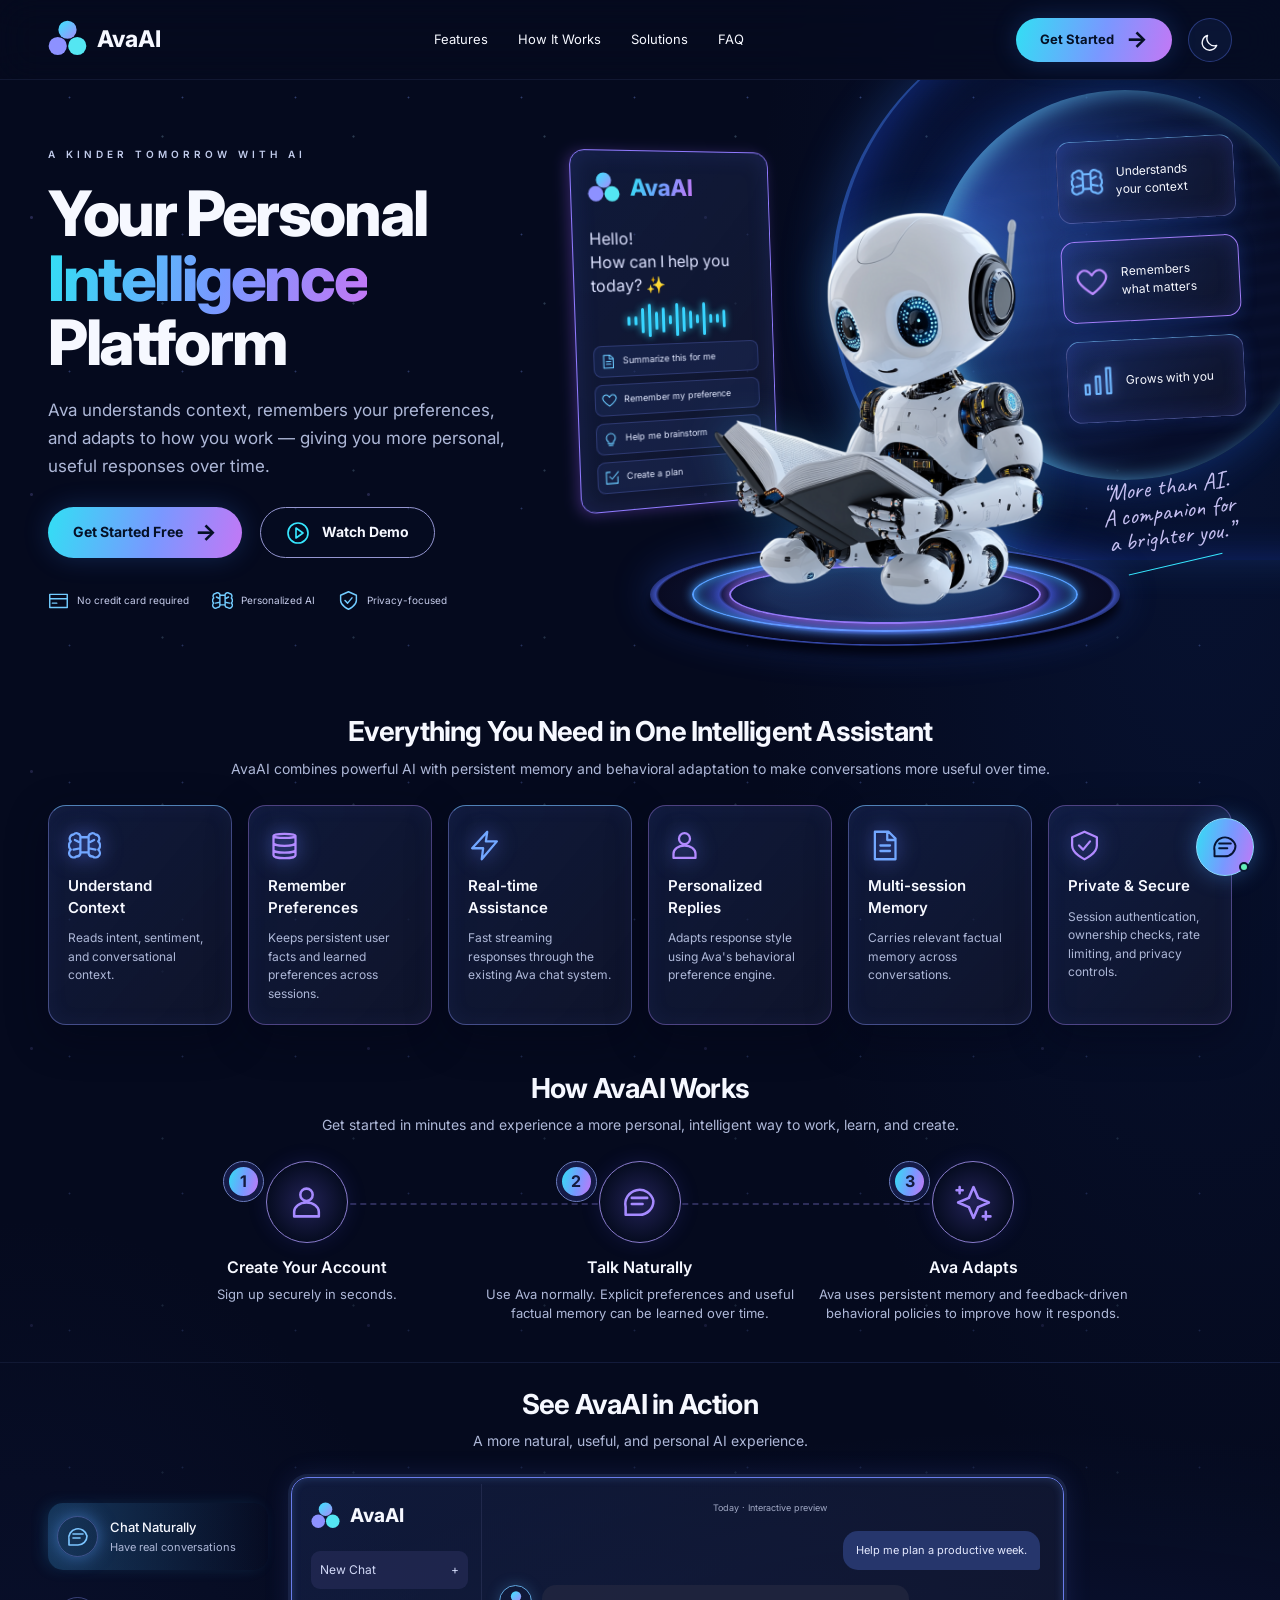
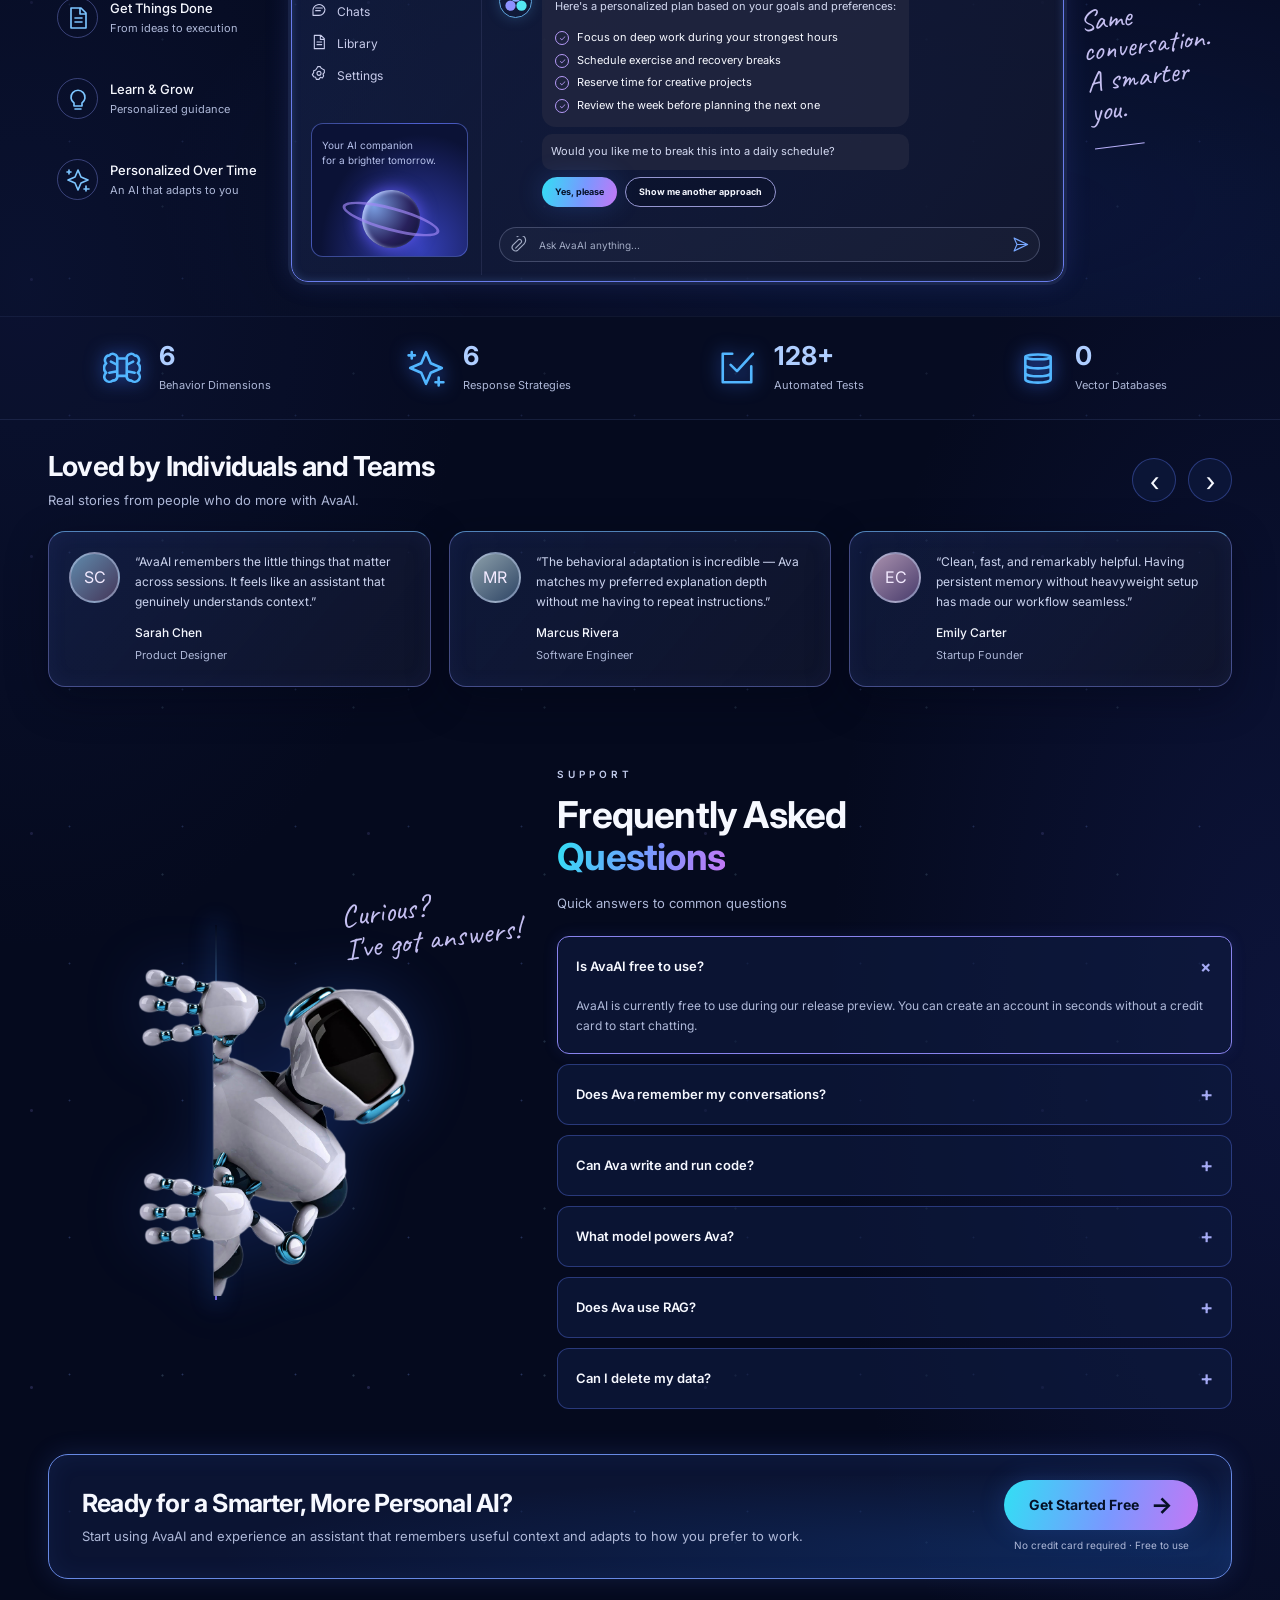
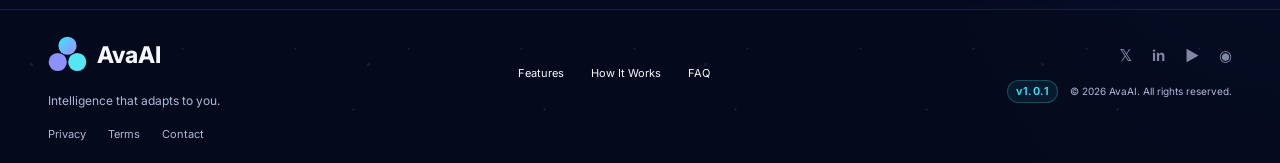
==== commit a7108cf1: "feat(ui): redesign AvaAI landing page and integrate streaming chatbot" ====
--- a/index.html
+++ b/index.html
@@ -1,36 +1,340 @@
 <!doctype html>
 <html lang="en">
 <head>
-<meta charset="utf-8"><meta name="viewport" content="width=device-width, initial-scale=1">
-<meta name="description" content="Meet AvaAI: a personal AI assistant that understands context, remembers your preferences, and grows with you.">
-<link rel="icon" type="image/svg+xml" href="/assets/landing/favicon.svg"><meta name="theme-color" content="#050a1e"><title>AvaAI — Your Personal Intelligence Platform</title>
-<link rel="preconnect" href="https://fonts.googleapis.com"><link rel="preconnect" href="https://fonts.gstatic.com" crossorigin>
+<meta charset="utf-8">
+<meta name="viewport" content="width=device-width, initial-scale=1">
+<meta name="description" content="AvaAI is your personal intelligence platform that understands context, remembers your preferences, and adapts to how you work over time.">
+<link rel="icon" type="image/svg+xml" href="/assets/landing/favicon.svg">
+<meta name="theme-color" content="#050a1e">
+<title>AvaAI — Your Personal Intelligence Platform</title>
+<link rel="preconnect" href="https://fonts.googleapis.com">
+<link rel="preconnect" href="https://fonts.gstatic.com" crossorigin>
 <link href="https://fonts.googleapis.com/css2?family=Inter:wght@400;500;600;700;800&family=Caveat:wght@400;500&display=swap" rel="stylesheet">
-<link rel="stylesheet" href="/assets/landing/landing.css"><script src="/assets/landing/landing.js" defer></script>
+<link rel="stylesheet" href="/assets/landing/landing.css">
+<script src="/assets/landing/landing.js" defer></script>
 </head>
 <body>
 <a class="skip-link" href="#main">Skip to content</a>
-<svg class="svg-defs" aria-hidden="true"><defs><linearGradient id="logo-gradient" x2="1" y2="1"><stop stop-color="#37e7ff"/><stop offset="1" stop-color="#a78bfa"/></linearGradient><symbol id="ava-logo" viewBox="0 0 60 60"><circle cx="30" cy="15" r="14" fill="url(#logo-gradient)"/><circle cx="45" cy="40" r="14" fill="#54e6f2"/><circle cx="15" cy="40" r="14" fill="#8d91ff"/></symbol></defs></svg>
-<header class="navbar"><nav class="container nav-inner" aria-label="Main navigation"><a href="/" class="brand"><svg aria-hidden="true"><use href="#ava-logo"/></svg>AvaAI</a><div class="nav-links" id="nav-links"><a href="#features">Features</a><a href="#how-it-works">How It Works</a><a href="#solutions">Solutions</a><a href="#pricing">Pricing</a><a href="#faq">FAQ</a></div><div class="nav-actions"><a class="button primary compact" data-start href="/auth.html?mode=signup">Get Started <span aria-hidden="true">→</span></a><button class="icon-button" id="theme-toggle" aria-label="Switch to light theme" aria-pressed="false"><span data-icon="moon"></span></button><button class="icon-button menu-toggle" id="menu-toggle" aria-label="Open navigation" aria-expanded="false" aria-controls="nav-links"><span data-icon="menu"></span></button></div></nav></header>
+
+<svg class="svg-defs" aria-hidden="true">
+  <defs>
+    <linearGradient id="logo-gradient" x2="1" y2="1">
+      <stop stop-color="#37e7ff"/>
+      <stop offset="1" stop-color="#a78bfa"/>
+    </linearGradient>
+    <symbol id="ava-logo" viewBox="0 0 60 60">
+      <circle cx="30" cy="15" r="14" fill="url(#logo-gradient)"/>
+      <circle cx="45" cy="40" r="14" fill="#54e6f2"/>
+      <circle cx="15" cy="40" r="14" fill="#8d91ff"/>
+    </symbol>
+  </defs>
+</svg>
+
+<header class="navbar">
+  <nav class="container nav-inner" aria-label="Main navigation">
+    <a href="/" class="brand">
+      <svg aria-hidden="true"><use href="#ava-logo"/></svg>
+      AvaAI
+    </a>
+    <div class="nav-links" id="nav-links">
+      <a href="#features">Features</a>
+      <a href="#how-it-works">How It Works</a>
+      <a href="#solutions">Solutions</a>
+      <a href="#faq">FAQ</a>
+    </div>
+    <div class="nav-actions">
+      <a class="button primary compact" data-start href="/auth.html?mode=signup">Get Started <span aria-hidden="true">→</span></a>
+      <button class="icon-button" id="theme-toggle" aria-label="Switch to light theme" aria-pressed="false">
+        <span data-icon="moon"></span>
+      </button>
+      <button class="icon-button menu-toggle" id="menu-toggle" aria-label="Open navigation" aria-expanded="false" aria-controls="nav-links">
+        <span data-icon="menu"></span>
+      </button>
+    </div>
+  </nav>
+</header>
+
 <main id="main">
-<section class="hero container" aria-labelledby="hero-heading">
-<div class="hero-copy"><p class="eyebrow">A KINDER TOMORROW WITH AI</p><h1 id="hero-heading">Your Personal<br><span class="gradient-text">Intelligence</span><br>Platform</h1><p class="hero-description">Ava reads tone, remembers your preferences, and understands context — so you get personalized responses and never have to repeat yourself.</p><div class="hero-buttons"><a class="button primary" data-start href="/auth.html?mode=signup">Get Started Free <span aria-hidden="true">→</span></a><button class="button secondary" id="watch-video"><span data-icon="play"></span>Watch Video</button></div><div class="trust-points"><span><i data-icon="card"></i>No credit card required</span><span><i data-icon="users"></i>Used by teams worldwide</span><span><i data-icon="bolt"></i>Instant setup</span></div></div>
-<div class="hero-art" aria-label="Ava robot surrounded by helpful AI features">
-<div class="cosmic-window" aria-hidden="true"><div class="planet"></div></div><div class="orbital-platform" aria-hidden="true"></div>
-<div class="welcome-panel glass"><div class="brand"><svg aria-hidden="true"><use href="#ava-logo"/></svg><span class="gradient-text">AvaAI</span></div><p>Hello!<br>How can I help you<br>today? <span class="sparkle">✦</span></p><div class="wave" aria-hidden="true"><i></i><i></i><i></i><i></i><i></i><i></i><i></i><i></i><i></i><i></i><i></i><i></i><i></i><i></i><i></i></div><div class="quick-actions"><button data-prompt="Summarize this for me"><i data-icon="file"></i>Summarize this for me</button><button data-prompt="Remember my preferences"><i data-icon="heart"></i>Remember my preferences</button><button data-prompt="Help me brainstorm"><i data-icon="bulb"></i>Help me brainstorm</button><button data-prompt="Create a plan"><i data-icon="check"></i>Create a plan</button></div></div>
-<img class="hero-robot" src="/cute-ai-robot-chatbot-reading-a-book-on-transparent-background-free-png.webp" width="980" height="980" alt="Ava, a friendly white and blue robot, reading a book" fetchpriority="high">
-<div class="floating-benefits"><div class="glass"><i data-icon="brain"></i><span>Understands<br>your context</span></div><div class="glass"><i data-icon="heart"></i><span>Remembers<br>what matters</span></div><div class="glass"><i data-icon="chart"></i><span>Grows with you</span></div></div><p class="handwritten hero-note">“More than AI.<br>A companion for<br>a brighter you.”</p>
-</div></section>
-<section class="section container" id="features"><div class="section-heading"><h2>Everything You Need in One Intelligent Assistant</h2><p>AvaAI combines advanced AI with a personal touch, designed to understand you, support you,<br class="desktop-only"> and help you achieve more every day.</p></div><div class="feature-grid" id="feature-grid"></div></section>
-<section class="section container how-section" id="how-it-works"><div class="section-heading"><h2>How AvaAI Works</h2><p>Get started in minutes and experience a more personal, intelligent way to work, learn, and create.</p></div><div class="steps"><article><div class="step-icon"><b>1</b><i data-icon="user"></i></div><h3>Create Your Account</h3><p>Sign up in seconds —<br>no credit card required.</p></article><article><div class="step-icon"><b>2</b><i data-icon="brain"></i></div><h3>Share Your Preferences</h3><p>Tell AvaAI about your goals,<br>interests, and working style.</p></article><article><div class="step-icon"><b>3</b><i data-icon="sparkles"></i></div><h3>Start Chatting</h3><p>Get personalized, context-aware<br>responses and see the difference.</p></article></div></section>
-<section class="demo-section" id="solutions"><div class="container"><div class="section-heading"><h2>See AvaAI in Action</h2><p>A more natural, helpful, and personal AI experience.</p></div><div class="demo-layout"><div class="demo-tabs" role="tablist" aria-label="Explore AvaAI" aria-orientation="vertical"></div><div class="app-demo glass" id="demo-panel" role="tabpanel" aria-label="Chat Naturally example"><aside class="demo-sidebar"><div class="brand"><svg aria-hidden="true"><use href="#ava-logo"/></svg>AvaAI</div><button class="demo-new" data-open-chat>New Chat <span>+</span></button><span><i data-icon="chat"></i>Chats</span><span><i data-icon="file"></i>Library</span><span><i data-icon="settings"></i>Settings</span><div class="sidebar-planet">Your AI companion<br>for a brighter tomorrow.<div class="mini-planet"></div></div></aside><div class="demo-chat"><span class="demo-day">Today · Interactive preview</span><div class="demo-user" id="demo-question">Help me plan a productive week</div><div class="demo-response"><span class="bot-avatar"><svg aria-hidden="true"><use href="#ava-logo"/></svg></span><div><div class="demo-bubble"><p id="demo-intro">Here's a personalized plan based on your goals and past conversations:</p><ul id="demo-checklist"></ul></div><p class="demo-followup" id="demo-followup">Would you like to make this plan your own?</p><div class="demo-replies"><button class="button primary" data-open-chat>Yes, please!</button><button class="button secondary" id="demo-more">Show me more options</button></div></div></div><button class="demo-input" data-open-chat><i data-icon="clip"></i><span>Ask AvaAI anything...</span><i data-icon="send"></i></button></div></div><p class="handwritten demo-note">Same<br>conversation.<br>A smarter you.<span></span></p></div></div></section>
-<section class="stats-section" aria-label="AvaAI in numbers"><div class="container stats" id="stats"></div></section>
-<section class="section container testimonials"><div class="testimonial-heading"><div><h2>Loved by Individuals and Teams</h2><p>Real stories from people who do more with AvaAI.</p></div><div class="carousel-controls"><button class="icon-button" id="reviews-prev" aria-label="Previous testimonials">‹</button><button class="icon-button" id="reviews-next" aria-label="Next testimonials">›</button></div></div><div class="testimonial-grid" id="testimonials" aria-live="polite"></div></section>
-<section class="section container faq-section" id="faq"><div class="faq-art"><p class="handwritten">Curious?<br>I've got answers!</p><div class="faq-divider"></div><img src="/pngegg.png" width="850" height="981" alt="Ava robot peeking around a glass divider" loading="lazy"></div><div><p class="eyebrow">SUPPORT</p><h2>Frequently Asked<br><span class="gradient-text">Questions</span></h2><p class="faq-subtitle">Quick answers to common questions</p><div id="faq-list"></div></div></section>
-<section class="container final-section" id="pricing"><div class="final-cta glass"><div><h2>Ready for a Smarter, Kinder Tomorrow?</h2><p>Join thousands who are already creating, learning, and achieving more with AvaAI.</p></div><div><a class="button primary" data-start href="/auth.html?mode=signup">Get Started Free <span aria-hidden="true">→</span></a><small>No credit card required · Free to use</small></div></div></section>
+  <!-- Hero Section -->
+  <section class="hero container" aria-labelledby="hero-heading">
+    <div class="hero-copy">
+      <p class="eyebrow">A KINDER TOMORROW WITH AI</p>
+      <h1 id="hero-heading">
+        Your Personal<br>
+        <span class="gradient-text">Intelligence</span><br>
+        Platform
+      </h1>
+      <p class="hero-description">Ava understands context, remembers your preferences, and adapts to how you work — giving you more personal, useful responses over time.</p>
+      <div class="hero-buttons">
+        <a class="button primary" data-start href="/auth.html?mode=signup">Get Started Free <span aria-hidden="true">→</span></a>
+        <button class="button secondary" id="watch-demo">
+          <span data-icon="play"></span>Watch Demo
+        </button>
+      </div>
+      <div class="trust-points">
+        <span><i data-icon="card"></i>No credit card required</span>
+        <span><i data-icon="brain"></i>Personalized AI</span>
+        <span><i data-icon="shield"></i>Privacy-focused</span>
+      </div>
+    </div>
+
+    <div class="hero-art" aria-label="Ava robot surrounded by helpful AI features">
+      <div class="cosmic-window" aria-hidden="true">
+        <div class="planet"></div>
+      </div>
+      <div class="orbital-platform" aria-hidden="true"></div>
+
+      <!-- Welcome panel -->
+      <div class="welcome-panel glass">
+        <div class="brand">
+          <svg aria-hidden="true"><use href="#ava-logo"/></svg>
+          <span class="gradient-text">AvaAI</span>
+        </div>
+        <p>Hello!<br>How can I help you<br>today? <span class="sparkle">✨</span></p>
+        <div class="wave" aria-hidden="true">
+          <i></i><i></i><i></i><i></i><i></i><i></i><i></i><i></i><i></i><i></i><i></i><i></i><i></i><i></i><i></i>
+        </div>
+        <div class="quick-actions">
+          <button data-prompt="Summarize this for me"><i data-icon="file"></i>Summarize this for me</button>
+          <button data-prompt="Remember my preference"><i data-icon="heart"></i>Remember my preference</button>
+          <button data-prompt="Help me brainstorm"><i data-icon="bulb"></i>Help me brainstorm</button>
+          <button data-prompt="Create a plan"><i data-icon="check"></i>Create a plan</button>
+        </div>
+      </div>
+
+      <img class="hero-robot" src="/cute-ai-robot-chatbot-reading-a-book-on-transparent-background-free-png.webp" width="980" height="980" alt="Ava, a friendly white and blue robot, reading a book" fetchpriority="high">
+
+      <!-- Floating benefits -->
+      <div class="floating-benefits">
+        <div class="glass"><i data-icon="brain"></i><span>Understands<br>your context</span></div>
+        <div class="glass"><i data-icon="heart"></i><span>Remembers<br>what matters</span></div>
+        <div class="glass"><i data-icon="chart"></i><span>Grows with you</span></div>
+      </div>
+
+      <p class="handwritten hero-note">“More than AI.<br>A companion for<br>a brighter you.”</p>
+    </div>
+  </section>
+
+  <!-- Features Section -->
+  <section class="section container" id="features">
+    <div class="section-heading">
+      <h2>Everything You Need in One Intelligent Assistant</h2>
+      <p>AvaAI combines powerful AI with persistent memory and behavioral adaptation to make conversations more useful over time.</p>
+    </div>
+    <div class="feature-grid" id="feature-grid"></div>
+  </section>
+
+  <!-- How AvaAI Works Section -->
+  <section class="section container how-section" id="how-it-works">
+    <div class="section-heading">
+      <h2>How AvaAI Works</h2>
+      <p>Get started in minutes and experience a more personal, intelligent way to work, learn, and create.</p>
+    </div>
+    <div class="steps">
+      <article>
+        <div class="step-icon"><b>1</b><i data-icon="user"></i></div>
+        <h3>Create Your Account</h3>
+        <p>Sign up securely in seconds.</p>
+      </article>
+      <article>
+        <div class="step-icon"><b>2</b><i data-icon="chat"></i></div>
+        <h3>Talk Naturally</h3>
+        <p>Use Ava normally. Explicit preferences and useful factual memory can be learned over time.</p>
+      </article>
+      <article>
+        <div class="step-icon"><b>3</b><i data-icon="sparkles"></i></div>
+        <h3>Ava Adapts</h3>
+        <p>Ava uses persistent memory and feedback-driven behavioral policies to improve how it responds.</p>
+      </article>
+    </div>
+  </section>
+
+  <!-- See AvaAI in Action Section -->
+  <section class="demo-section" id="solutions">
+    <div class="container">
+      <div class="section-heading">
+        <h2>See AvaAI in Action</h2>
+        <p>A more natural, useful, and personal AI experience.</p>
+      </div>
+      <div class="demo-layout">
+        <div class="demo-tabs" role="tablist" aria-label="Explore AvaAI" aria-orientation="vertical"></div>
+        <div class="app-demo glass" id="demo-panel" role="tabpanel" aria-label="Chat Naturally example">
+          <aside class="demo-sidebar">
+            <div class="brand">
+              <svg aria-hidden="true"><use href="#ava-logo"/></svg>
+              AvaAI
+            </div>
+            <button class="demo-new" data-open-chat>New Chat <span>+</span></button>
+            <span><i data-icon="chat"></i>Chats</span>
+            <span><i data-icon="file"></i>Library</span>
+            <span><i data-icon="settings"></i>Settings</span>
+            <div class="sidebar-planet">
+              Your AI companion<br>for a brighter tomorrow.
+              <div class="mini-planet"></div>
+            </div>
+          </aside>
+          <div class="demo-chat">
+            <span class="demo-day">Today · Interactive preview</span>
+            <div class="demo-user" id="demo-question">Help me plan a productive week.</div>
+            <div class="demo-response">
+              <span class="bot-avatar"><svg aria-hidden="true"><use href="#ava-logo"/></svg></span>
+              <div>
+                <div class="demo-bubble">
+                  <p id="demo-intro">Here's a personalized plan based on your goals and preferences:</p>
+                  <ul id="demo-checklist"></ul>
+                </div>
+                <p class="demo-followup" id="demo-followup">Would you like me to break this into a daily schedule?</p>
+                <div class="demo-replies">
+                  <button class="button primary" data-open-chat>Yes, please</button>
+                  <button class="button secondary" id="demo-more">Show me another approach</button>
+                </div>
+              </div>
+            </div>
+            <button class="demo-input" data-open-chat aria-label="Open chat to ask anything">
+              <i data-icon="clip"></i>
+              <span>Ask AvaAI anything...</span>
+              <i data-icon="send"></i>
+            </button>
+          </div>
+        </div>
+        <p class="handwritten demo-note">Same<br>conversation.<br>A smarter you.<span></span></p>
+      </div>
+    </div>
+  </section>
+
+  <!-- Stats Section -->
+  <section class="stats-section" aria-label="AvaAI verified trust metrics">
+    <div class="container stats" id="stats"></div>
+  </section>
+
+  <!-- Testimonials Section -->
+  <section class="section container testimonials">
+    <div class="testimonial-heading">
+      <div>
+        <h2>Loved by Individuals and Teams</h2>
+        <p>Real stories from people who do more with AvaAI.</p>
+      </div>
+      <div class="carousel-controls">
+        <button class="icon-button" id="reviews-prev" aria-label="Previous testimonials">‹</button>
+        <button class="icon-button" id="reviews-next" aria-label="Next testimonials">›</button>
+      </div>
+    </div>
+    <!-- Replace with verified user testimonials before public marketing use. -->
+    <div class="testimonial-grid" id="testimonials" aria-live="polite"></div>
+  </section>
+
+  <!-- FAQ Section -->
+  <section class="section container faq-section" id="faq">
+    <div class="faq-art">
+      <p class="handwritten">Curious?<br>I've got answers!</p>
+      <div class="faq-divider"></div>
+      <img src="/pngegg.png" width="850" height="981" alt="Ava robot peeking around a glass divider" loading="lazy">
+    </div>
+    <div>
+      <p class="eyebrow">SUPPORT</p>
+      <h2>Frequently Asked<br><span class="gradient-text">Questions</span></h2>
+      <p class="faq-subtitle">Quick answers to common questions</p>
+      <div id="faq-list"></div>
+    </div>
+  </section>
+
+  <!-- Final CTA Section -->
+  <section class="container final-section" id="get-started">
+    <div class="final-cta glass">
+      <div>
+        <h2>Ready for a Smarter, More Personal AI?</h2>
+        <p>Start using AvaAI and experience an assistant that remembers useful context and adapts to how you prefer to work.</p>
+      </div>
+      <div>
+        <a class="button primary" data-start href="/auth.html?mode=signup">Get Started Free <span aria-hidden="true">→</span></a>
+        <small>No credit card required · Free to use</small>
+      </div>
+    </div>
+  </section>
 </main>
-<footer><div class="container footer-main"><div><a class="brand" href="/"><svg aria-hidden="true"><use href="#ava-logo"/></svg>AvaAI</a><p>Intelligence for a kinder tomorrow.</p></div><nav aria-label="Footer navigation"><a href="#features">Features</a><a href="#how-it-works">How It Works</a><a href="#solutions">Solutions</a><a href="#pricing">Pricing</a><a href="#faq">FAQ</a></nav><div class="footer-right"><div class="socials" id="socials"></div><small>© 2026 AvaAI. All rights reserved.</small></div></div><div class="container footer-legal"><a href="/privacy.html">Privacy</a><a href="/terms.html">Terms</a><a href="mailto:support@ava.ai">Contact</a></div></footer>
-<button class="chat-launcher" id="chat-launcher" aria-label="Open AvaAI chat" aria-expanded="false" aria-controls="chat-drawer"><i data-icon="chat"></i><span class="online-dot"></span></button>
-<section class="chat-drawer glass" id="chat-drawer" role="dialog" aria-label="Chat with AvaAI" hidden><header><div class="brand"><svg aria-hidden="true"><use href="#ava-logo"/></svg><div>AvaAI<small id="chat-status">Online</small></div></div><button class="icon-button" id="chat-close" aria-label="Minimize chat">×</button></header><div class="chat-history" id="chat-history" role="log" aria-label="Conversation" aria-live="polite"></div><div class="chat-auth" id="chat-auth" hidden><p>Sign in to chat with Ava and keep your conversations together.</p><a class="button primary" href="/auth.html">Sign in / Create account →</a></div><form id="chat-form"><label class="sr-only" for="chat-input">Message AvaAI</label><textarea id="chat-input" placeholder="Ask AvaAI anything..." rows="1" maxlength="20000" required></textarea><button class="icon-button" id="chat-send" aria-label="Send message"><i data-icon="send"></i></button></form><a class="full-chat-link" href="/chat.html">Open full workspace ↗</a></section>
-<dialog id="video-dialog"><button class="icon-button modal-close" aria-label="Close product walkthrough">×</button><p class="eyebrow">MEET YOUR PERSONAL AI</p><h2>A little context.<br><span class="gradient-text">A lot more possibility.</span></h2><div class="walkthrough"><span data-icon="brain"></span><p>Share what matters to you.</p><span data-icon="heart"></span><p>Ava remembers your preferences.</p><span data-icon="sparkles"></span><p>Make your next conversation more personal.</p></div><p>No video is available yet. Explore the interactive product preview below.</p><button class="button primary" id="explore-demo">Explore the demo →</button></dialog>
-</body></html>
+
+<footer>
+  <div class="container footer-main">
+    <div>
+      <a class="brand" href="/">
+        <svg aria-hidden="true"><use href="#ava-logo"/></svg>
+        AvaAI
+      </a>
+      <p>Intelligence that adapts to you.</p>
+    </div>
+    <nav aria-label="Footer navigation">
+      <a href="#features">Features</a>
+      <a href="#how-it-works">How It Works</a>
+      <a href="#faq">FAQ</a>
+    </nav>
+    <div class="footer-right">
+      <div class="socials" id="socials"></div>
+      <div class="footer-meta">
+        <span class="version-tag">v1.0.1</span>
+        <small>© 2026 AvaAI. All rights reserved.</small>
+      </div>
+    </div>
+  </div>
+  <div class="container footer-legal">
+    <a href="/privacy.html">Privacy</a>
+    <a href="/terms.html">Terms</a>
+    <a href="mailto:support@ava.ai">Contact</a>
+  </div>
+</footer>
+
+<!-- Floating Ava Chatbot -->
+<button class="chat-launcher" id="chat-launcher" aria-label="Open AvaAI chat" aria-expanded="false" aria-controls="chat-drawer">
+  <i data-icon="chat"></i>
+  <span class="online-dot" aria-hidden="true"></span>
+</button>
+
+<section class="chat-drawer glass" id="chat-drawer" role="dialog" aria-label="Chat with AvaAI" hidden>
+  <header>
+    <div class="brand">
+      <svg aria-hidden="true"><use href="#ava-logo"/></svg>
+      <div>
+        AvaAI
+        <small id="chat-status">Online</small>
+      </div>
+    </div>
+    <div class="drawer-header-actions">
+      <button class="icon-button" id="chat-minimize" aria-label="Minimize chat">_</button>
+      <button class="icon-button" id="chat-close" aria-label="Close chat">×</button>
+    </div>
+  </header>
+  <div class="chat-history" id="chat-history" role="log" aria-label="Conversation" aria-live="polite"></div>
+  <div class="chat-auth" id="chat-auth" hidden>
+    <p>Sign in to chat with Ava and keep your conversations together.</p>
+    <div class="chat-auth-buttons">
+      <a class="button primary" href="/auth.html?mode=login">Sign In →</a>
+      <a class="button secondary" href="/auth.html?mode=signup">Get Started Free</a>
+    </div>
+  </div>
+  <form id="chat-form">
+    <label class="sr-only" for="chat-input">Message AvaAI</label>
+    <textarea id="chat-input" placeholder="Ask AvaAI anything..." rows="1" maxlength="20000" required></textarea>
+    <button class="icon-button" id="chat-send" aria-label="Send message">
+      <i data-icon="send"></i>
+    </button>
+  </form>
+  <a class="full-chat-link" href="/chat.html">Open full workspace ↗</a>
+</section>
+
+<!-- Demo Walkthrough Dialog -->
+<dialog id="demo-dialog">
+  <button class="icon-button modal-close" aria-label="Close product walkthrough">×</button>
+  <p class="eyebrow">MEET YOUR PERSONAL AI</p>
+  <h2>A little context.<br><span class="gradient-text">A lot more possibility.</span></h2>
+  <div class="walkthrough">
+    <span data-icon="brain"></span>
+    <p>Share what matters to you.</p>
+    <span data-icon="heart"></span>
+    <p>Ava remembers your preferences.</p>
+    <span data-icon="sparkles"></span>
+    <p>Make your next conversation more personal.</p>
+  </div>
+  <p>Explore how Ava combines persistent factual memory with adaptive response strategies in the interactive preview below.</p>
+  <button class="button primary" id="explore-demo">Explore the demo →</button>
+</dialog>
+</body>
+</html>
--- a/assets/landing/landing.css
+++ b/assets/landing/landing.css
@@ -1,5 +1,5 @@
-:root{color-scheme:dark;--bg:#050a1e;--surface:rgba(15,27,63,.66);--text:#f6f8ff;--muted:#aeb8d8;--cyan:#37e7ff;--blue:#4e8cff;--purple:#a35cff;--border:rgba(97,126,255,.35);--radius:20px;--shadow:0 12px 40px #02051566;--container-width:1320px;--gradient:linear-gradient(105deg,#32dff4 0%,#7998ff 55%,#c477f5 100%)}
-*{box-sizing:border-box}html{scroll-behavior:smooth;scroll-padding-top:98px}body{margin:0;background:radial-gradient(ellipse at 94% 13%,#123a912b,transparent 27%),radial-gradient(ellipse at 2% 56%,#19286540,transparent 25%),radial-gradient(ellipse at 100% 78%,#27369a38,transparent 25%),var(--bg);color:var(--text);font:15px/1.6 Inter,system-ui,sans-serif;overflow-x:clip}body:before{content:"";position:absolute;inset:0;min-height:100%;pointer-events:none;z-index:-1;background-image:radial-gradient(circle,#7e9eff9c .7px,transparent 1.2px),radial-gradient(circle,#b1e6ff66 .7px,transparent 1.5px),radial-gradient(circle,#a096ff66 1px,transparent 2px);background-size:113px 137px,191px 167px,337px 277px;background-position:13px 29px,67px 53px,200px 79px;mask-image:linear-gradient(#0009,#0003,#0008)}a{color:inherit;text-decoration:none}button,input,textarea{font:inherit}button{cursor:pointer;color:inherit}button,a{-webkit-tap-highlight-color:transparent}button{border:0}button:disabled{cursor:not-allowed;opacity:.55}button:focus-visible,a:focus-visible,textarea:focus-visible{outline:2px solid var(--cyan);outline-offset:5px}h1,h2,h3,p{margin:0}h2{font-size:clamp(25px,2.15vw,32px);line-height:1.3;letter-spacing:-.8px;font-weight:700}h3{font-size:16px;line-height:1.45;font-weight:600}p{color:var(--muted)}svg{width:24px;height:24px;vertical-align:middle;flex-shrink:0}i{display:inline-flex;font-style:normal}.svg-defs{position:absolute;width:0;height:0;overflow:hidden}.container{width:min(var(--container-width),calc(100% - 96px));margin-inline:auto}.brand{display:inline-flex;align-items:center;gap:10px;font-size:23px;font-weight:750;line-height:1.2}.brand>svg{width:39px;height:39px}.gradient-text{background:var(--gradient);background-clip:text;-webkit-background-clip:text;color:transparent}.button{display:inline-flex;align-items:center;justify-content:center;gap:12px;min-height:50px;padding:12px 25px;border-radius:100px;white-space:nowrap;font-size:14px;font-weight:700;transition:transform .2s,box-shadow .2s}.primary{background:var(--gradient);color:#051026;box-shadow:0 0 26px #4285ff38}.primary:hover{transform:translateY(-2px);box-shadow:0 0 32px #6790ff66}.secondary{border:1px solid #9596d1;background:#070d2466}.secondary:hover{border-color:var(--cyan);background:#24478033}.secondary svg{color:var(--cyan)}.button span[aria-hidden]{font-size:23px;line-height:1}.compact{min-height:44px;padding:9px 24px;font-size:13px}.icon-button{width:44px;height:44px;border-radius:50%;display:inline-grid;place-items:center;border:1px solid var(--border);background:var(--surface);font-size:27px;transition:border-color .2s}.icon-button:hover{border-color:#8fa6ff}.icon-button svg{width:20px;height:20px}.navbar{height:80px;position:relative;z-index:10;border-bottom:1px solid #8198e51a;background:#050a1e99;backdrop-filter:blur(18px)}.nav-inner{height:100%;display:flex;align-items:center;justify-content:space-between;gap:30px}.nav-links{display:flex;gap:30px;font-size:13px}.nav-links a:hover,footer a:hover{color:var(--cyan)}.nav-actions{display:flex;gap:16px;align-items:center}.menu-toggle{display:none}.hero{min-height:604px;display:grid;grid-template-columns:46% 54%;position:relative;align-items:center;padding-block:40px 30px}.hero-copy{position:relative;z-index:3;padding-bottom:18px}.eyebrow{font-size:10px;letter-spacing:4px;font-weight:600;color:#c2ccec;margin-bottom:19px}.hero h1{font-size:clamp(48px,4.9vw,72px);font-weight:800;line-height:1.025;letter-spacing:-2.4px}.hero-description{font-size:17px;max-width:470px;line-height:1.65;margin:22px 0 27px}.hero-buttons{display:flex;gap:18px}.trust-points{display:flex;gap:23px;align-items:center;white-space:nowrap;margin-top:32px;font-size:10px}.trust-points>span{display:flex;gap:8px;align-items:center;color:#c6cceb}.trust-points svg{width:21px;height:21px;color:#72ccff}.hero-art{height:535px;position:relative;isolation:isolate;margin-left:-18px}.glass{background:linear-gradient(130deg,#24387255,#10152cec);border:1px solid #727bce8c;border-top-color:#75bdffa6;border-radius:var(--radius);box-shadow:inset 0 0 20px #5865dc14,var(--shadow)}.cosmic-window{position:absolute;width:520px;height:550px;left:39%;top:-110px;border-radius:50% 0 0 50%;border-left:4px solid #407efd80;box-shadow:-14px 0 40px #377df533,inset 12px 0 40px #2457ff55;z-index:-2;overflow:hidden;background:radial-gradient(ellipse at 40% 50%,#122e8180,transparent 70%)}.planet{width:390px;height:390px;position:absolute;top:80px;left:95px;border-radius:50%;transform:rotate(-30deg);background:radial-gradient(circle at 24% 14%,#365ec4,#142757 40%,#060b23 67%);box-shadow:inset 8px 5px 22px #65c7ff,0 0 45px #2372fa66;opacity:.7}.planet:after{content:"";position:absolute;inset:0;border-radius:50%;background:repeating-linear-gradient(22deg,transparent 0 17px,#497af814 19px 21px);filter:blur(3px)}.hero-robot{position:absolute;z-index:3;width:410px;height:410px;object-fit:contain;left:120px;bottom:37px;filter:drop-shadow(0 0 20px #42b8ff3b);animation:float 7s ease-in-out infinite;pointer-events:none}.orbital-platform{position:absolute;bottom:9px;left:75px;width:470px;height:103px;border-radius:50%;background:radial-gradient(ellipse,#5688fa3d 0 35%,#0e153c 49%,#3144aa 50%,#0b102c 56%,#090b22 68%,#384aae 69%,#0a1030 73%);box-shadow:0 10px 8px #020514,0 0 40px #366aff50}.orbital-platform:before,.orbital-platform:after{content:"";position:absolute;inset:14px 42px;border:2px solid #559eff;border-radius:50%;box-shadow:0 0 11px #439bff,inset 0 0 13px #439bff}.orbital-platform:after{inset:22px 79px;border-color:#9577f7;box-shadow:0 0 15px #b26aff}.welcome-panel{position:absolute;left:0;top:31px;width:204px;padding:21px 16px 17px;transform:perspective(800px) rotateY(14deg) rotate(-2deg);border-color:#907aff;box-shadow:-3px 2px 13px #9158fa4d,inset 0 0 25px #546bfa24;z-index:2;border-radius:15px}.welcome-panel .brand{font-size:23px}.welcome-panel .brand svg{width:32px;height:32px}.welcome-panel p{font-size:16px;line-height:1.45;margin-top:15px;color:#dde2ff}.sparkle{color:#fee574}.wave{height:46px;display:flex;gap:4px;align-items:center;justify-content:center}.wave i{width:3px;height:9px;background:#38d4ff;box-shadow:0 0 7px #35e1ff;border-radius:2px}.wave i:nth-child(3n){height:25px}.wave i:nth-child(4n){height:33px}.wave i:nth-child(5n){height:18px}.quick-actions{display:grid;gap:7px}.quick-actions button{border:1px solid #7381ed40;background:#364da12e;color:#e3e9ff;padding:7px 6px;font-size:9px;display:flex;align-items:center;gap:7px;border-radius:8px;text-align:left}.quick-actions button:hover{background:#496cbd55}.quick-actions svg{width:15px;height:15px;color:#6bcbff}.floating-benefits{position:absolute;right:-8px;top:18px;display:grid;gap:18px;z-index:4;width:178px;transform:rotate(-3deg)}.floating-benefits>div{min-height:82px;padding:14px 13px;display:flex;gap:13px;align-items:center;border-radius:14px;font-size:12px;line-height:1.5;box-shadow:inset 0 0 22px #5465fe33,0 0 16px #274dbe44}.floating-benefits svg{width:32px;height:32px;color:#70b7ff;filter:drop-shadow(0 0 7px #7794ff88)}.floating-benefits>div:nth-child(2){border-color:#a17df8}.floating-benefits>div:nth-child(2) svg{color:#bc8bff}.handwritten{font-family:Caveat,cursive;font-size:27px;line-height:1.05;color:#c5bff1;transform:rotate(-7deg);font-weight:400}.hero-note{position:absolute;right:-5px;bottom:76px;text-align:center;font-size:24px;z-index:4}.hero-note:after{content:"";display:block;margin:14px auto;width:96px;height:1px;background:var(--cyan);transform:rotate(-6deg)}.section{padding-block:29px}.section-heading{text-align:center;margin-bottom:26px}.section-heading p{margin-top:8px;font-size:14px;line-height:1.5}.feature-grid{display:grid;grid-template-columns:repeat(6,1fr);gap:16px}.feature-card{border-radius:18px;padding:23px 19px 20px;min-height:214px;transition:transform .25s,box-shadow .25s}.feature-card:nth-child(even){border-color:#9776da77}.feature-card>i{color:#72a7ff;filter:drop-shadow(0 0 10px #586cdd);margin-bottom:13px}.feature-card:nth-child(even)>i{color:#b28aff}.feature-card>i svg{width:33px;height:33px}.feature-card h3{font-size:15px;margin-bottom:11px}.feature-card p{font-size:12px;line-height:1.55}.feature-card:hover{transform:translateY(-5px);box-shadow:0 0 25px #597efe2b}.how-section{padding-top:17px;padding-bottom:38px}.steps{display:grid;grid-template-columns:repeat(3,1fr);max-width:1000px;margin:auto;text-align:center;position:relative}.steps:before{content:"";position:absolute;left:17%;right:17%;top:42px;border-top:2px dashed #6961b266;z-index:-1}.step-icon{width:82px;height:82px;border-radius:50%;border:1px solid #8a7cce;background:radial-gradient(circle,#222256,#060c21 70%);margin:0 auto 13px;display:grid;place-items:center;position:relative;box-shadow:0 0 19px #423dbc33}.step-icon>i svg{width:37px;height:37px;color:#a68aff}.step-icon b{position:absolute;left:-43px;top:0;border:5px solid #151b48;background:var(--gradient);color:#131b3e;font-size:16px;width:39px;height:39px;display:grid;place-items:center;border-radius:50%;outline:1px solid #6d7ec2}.steps p{font-size:13px;line-height:1.5;margin-top:5px}.demo-section{padding:24px 0 34px;border-block:1px solid #738acd1a;background:radial-gradient(ellipse at 80% 80%,#2849ba2b,transparent 60%)}.demo-layout{display:grid;grid-template-columns:220px minmax(0,1fr) 145px;gap:23px;align-items:center}.demo-tabs{display:grid;gap:14px;align-self:start;padding-top:26px}.demo-tab{display:flex;align-items:center;gap:12px;background:transparent;border-radius:15px;padding:13px 9px;text-align:left}.demo-tab>i{width:41px;height:41px;border-radius:50%;border:1px solid #727dd277;display:grid;place-items:center;color:#7cc5ff}.demo-tab strong{display:block;font-size:13px;font-weight:500}.demo-tab small{display:block;font-size:11px;color:var(--muted);margin-top:2px}.demo-tab[aria-selected=true]{background:linear-gradient(90deg,#26649577,transparent);box-shadow:-5px 0 14px #38b4fb20}.demo-tab[aria-selected=true]>i{box-shadow:0 0 18px #5b9fff88}.app-demo{min-height:405px;display:grid;grid-template-columns:184px 1fr;padding:6px;border-radius:17px;border:1px solid #697ceb;outline:3px solid #27345b80;box-shadow:0 0 26px #4e65d936,inset 0 0 8px #6593f144;overflow:hidden}.demo-sidebar{border-right:1px solid #66689b33;padding:18px 13px;display:flex;flex-direction:column;gap:13px;font-size:12px}.demo-sidebar .brand{font-size:19px;margin-bottom:7px}.demo-sidebar .brand svg{width:29px;height:29px}.demo-sidebar>span{display:flex;gap:10px;color:#c9cdec}.demo-sidebar svg{width:16px;height:16px}.demo-new{background:#282e5a99;border-radius:9px;text-align:left;padding:9px;color:#d2d9f7;font-size:12px}.demo-new span{float:right}.sidebar-planet{font-size:10px;line-height:1.5;margin-top:auto;min-height:134px;border:1px solid #667cea88;border-radius:12px;overflow:hidden;padding:14px 10px;background:radial-gradient(ellipse at 70% 95%,#343fb6,#0b1236 65%);position:relative;color:#b6c1ec}.mini-planet{width:58px;height:58px;border-radius:50%;background:radial-gradient(circle at 30% 20%,#799de0,#28215c 60%,#070d28);box-shadow:inset 2px 2px 4px #b6c7ff,0 0 17px #625bfb;position:absolute;bottom:8px;left:50px;transform:rotate(-20deg)}.mini-planet:after{content:"";position:absolute;inset:17px -21px;border:3px solid #a188f7aa;border-radius:50%;transform:rotate(35deg)}.demo-chat{padding:17px 17px 13px;display:flex;flex-direction:column;gap:15px;font-size:11px;min-width:0}.demo-day{align-self:center;color:#a1a9c5;font-size:9px}.demo-user{align-self:flex-end;max-width:90%;padding:11px 13px;border-radius:15px 15px 3px 15px;background:#26366c;color:#e5eaff}.demo-response{display:flex;gap:10px;align-items:flex-start}.bot-avatar{border:1px solid #61a8e1;border-radius:50%;width:33px;height:33px;display:grid;place-items:center;flex-shrink:0;box-shadow:0 0 14px #56a7ed44}.bot-avatar svg{width:22px;height:22px}.demo-bubble{border-radius:14px;background:#242941b3;padding:13px}.demo-bubble p{color:#d3d9f1}.demo-bubble ul{list-style:none;margin:13px 0 0;padding:0;display:grid;gap:5px}.demo-bubble li:before{content:'✓';border:1px solid #b59af7;color:#b59af7;display:inline-grid;place-items:center;width:12px;height:12px;border-radius:50%;font-size:8px;margin-right:8px}.demo-followup{padding:9px;background:#242941b3;border-radius:10px;margin:7px 0;color:#d3d9f1}.demo-replies{display:flex;gap:8px}.demo-replies .button{font-size:9px;min-height:30px;padding:5px 13px;gap:4px}.demo-input{display:flex;gap:12px;align-items:center;width:100%;padding:8px 10px;border:1px solid #737b9c77;border-radius:40px;background:#ffffff08;margin-top:auto;color:#a1aac3;text-align:left;font-size:10px}.demo-input svg{width:17px;height:17px}.demo-input i:last-child{margin-left:auto;color:#77a7ff}.demo-note{font-size:29px}.demo-note span{display:block;width:50px;border-bottom:1px solid #b8b0fa;margin:20px 0}.stats-section{border-bottom:1px solid #738acd26;background:#11193626;padding:23px 0}.stats{display:grid;grid-template-columns:repeat(4,1fr);gap:25px}.stat{display:flex;align-items:center;justify-content:center;gap:18px}.stat>i{color:#52b6ff;filter:drop-shadow(0 0 9px #3367de)}.stat svg{width:38px;height:38px}.stat strong{display:block;font-size:26px;color:#afceff;line-height:1.2}.stat span{font-size:11px;color:var(--muted)}.testimonial-heading{display:flex;justify-content:space-between;align-items:center;margin-bottom:20px}.testimonial-heading p{font-size:13px;margin-top:6px}.carousel-controls{display:flex;gap:12px}.testimonial-grid{display:grid;grid-template-columns:repeat(3,1fr);gap:18px}.testimonial{padding:20px;display:flex;align-items:flex-start;gap:15px;border-radius:17px}.avatar{height:51px;width:51px;flex-shrink:0;border-radius:50%;background:linear-gradient(135deg,#608aac,#443659);display:grid;place-items:center;border:2px solid #b9c9e888;color:#f3eaff;font-size:16px}.testimonial:nth-child(2) .avatar{background:linear-gradient(140deg,#8c9faa,#2e4565)}.testimonial:nth-child(3) .avatar{background:linear-gradient(140deg,#a991ae,#493c6c)}.testimonial blockquote{margin:0 0 11px;font-size:12px;color:#cbd3ee;line-height:1.65}.testimonial strong{display:block;font-size:12px;font-weight:500}.testimonial small{font-size:11px;color:var(--muted)}.faq-section{display:grid;grid-template-columns:43% 57%;align-items:center;gap:0;padding-top:50px;padding-bottom:45px}.faq-art{position:relative;height:425px}.faq-art img{position:absolute;width:295px;height:341px;object-fit:contain;left:80px;bottom:0;filter:drop-shadow(0 0 30px #3674ff35)}.faq-art .handwritten{position:absolute;right:38px;top:15px;font-size:31px}.faq-divider{position:absolute;left:167px;width:2px;top:50px;bottom:0;background:linear-gradient(transparent,#66b6fd,#7363dc);box-shadow:0 0 22px 5px #367af233}.faq-section h2{font-size:37px;line-height:1.15}.faq-section .eyebrow{margin-bottom:12px}.faq-subtitle{font-size:13px;margin:14px 0 22px}.faq-item{border:1px solid var(--border);background:var(--surface);border-radius:12px;margin-top:10px;overflow:hidden;transition:border-color .3s,box-shadow .3s}.faq-item.active{border-color:#8983ed;box-shadow:0 0 15px #4b58de22}.faq-question{display:flex;align-items:center;justify-content:space-between;gap:15px;width:100%;padding:15px 18px;background:none;text-align:left;font-size:13px;font-weight:600}.faq-question span{font-size:20px;color:#a5aaf4;transition:transform .25s}.faq-question[aria-expanded=true] span{transform:rotate(45deg)}.faq-answer{display:grid;grid-template-rows:0fr;visibility:hidden;transition:grid-template-rows .3s,visibility .3s}.faq-answer>div{min-height:0;overflow:hidden}.faq-answer p{padding:0 18px 17px;font-size:12px;line-height:1.7}.faq-item.active .faq-answer{grid-template-rows:1fr;visibility:visible}.final-section{padding-bottom:30px}.final-cta{display:flex;align-items:center;justify-content:space-between;gap:25px;padding:25px 33px;border-color:#6789e4;box-shadow:0 0 24px #4764cf33,inset 0 0 24px #4266dc18;background:radial-gradient(ellipse at 95% 80%,#1858b947,transparent 60%),var(--surface)}.final-cta h2{font-size:25px}.final-cta p{font-size:13px;margin-top:6px}.final-cta small{display:block;font-size:10px;color:var(--muted);text-align:center;margin-top:7px}footer{padding:26px 0 20px;border-top:1px solid #697cbc33;background:#03081766}.footer-main{display:flex;align-items:center;justify-content:space-between;gap:35px}.footer-main p{font-size:12px;margin-top:9px}.footer-main nav{display:flex;gap:27px;font-size:11px}.footer-right{text-align:right}.footer-right small{font-size:10px;color:var(--muted)}.socials{display:flex;justify-content:flex-end;gap:20px;margin-bottom:12px}.socials button,.socials a{background:transparent;padding:0;color:#c0cbed;font-weight:700;font-size:15px}.socials button:disabled{opacity:.65;cursor:help}.footer-legal{display:flex;gap:22px;font-size:11px;color:var(--muted);margin-top:15px}.chat-launcher{position:fixed;bottom:24px;right:26px;z-index:30;width:58px;height:58px;border-radius:50%;background:var(--gradient);color:#071433;display:grid;place-items:center;box-shadow:0 0 22px #4e9bff66;border:1px solid #8ad9ff}.chat-launcher svg{width:28px;height:28px}.online-dot{position:absolute;width:10px;height:10px;bottom:3px;right:4px;background:#64efb9;border:2px solid #0a1732;border-radius:50%}.chat-drawer{position:fixed;bottom:95px;right:26px;width:410px;height:min(580px,calc(100dvh - 125px));z-index:40;display:flex;flex-direction:column;backdrop-filter:blur(28px);background:#0c1533f5;overflow:hidden;box-shadow:0 15px 70px #0009,0 0 30px #527cff33}.chat-drawer[hidden]{display:none}.chat-drawer>header{display:flex;align-items:center;justify-content:space-between;padding:17px 19px;border-bottom:1px solid var(--border)}.chat-drawer .brand{font-size:18px}.chat-drawer small{display:block;font-size:10px;color:#6fe4b3;font-weight:400;margin-top:4px}.chat-history{flex:1;overflow-y:auto;overscroll-behavior:contain;padding:18px;display:flex;flex-direction:column;gap:13px;min-height:80px}.chat-message{background:#252f50;padding:12px 14px;border-radius:14px 14px 14px 3px;max-width:94%;font-size:13px;line-height:1.65;color:#e5ebff;white-space:pre-wrap;overflow-wrap:anywhere}.chat-message.user{align-self:flex-end;background:#36497b;border-radius:14px 14px 3px 14px}.chat-message.error{border:1px solid #d590a3}.chat-auth{padding:16px 20px;border-top:1px solid var(--border);font-size:13px}.chat-auth .button{margin-top:13px;font-size:12px;min-height:40px}.chat-drawer form{display:flex;margin:13px;gap:9px;align-items:flex-end;border:1px solid #6c7ca988;border-radius:20px;padding:6px;background:#050b2099}.chat-drawer textarea{resize:none;max-height:100px;width:100%;border:0;background:none;color:#eef3ff;padding:7px;outline-offset:0;font-size:13px;min-height:38px}.chat-drawer form .icon-button{width:36px;height:36px;flex-shrink:0;background:var(--gradient);color:#08122d}.full-chat-link{text-align:center;color:#c0cbeb;font-size:10px;padding:0 0 11px}.feedback-actions{display:flex;gap:7px;margin-top:10px}.feedback-actions button{background:#101b3e;border:1px solid var(--border);border-radius:8px;padding:3px 9px;font-size:11px}.feedback-actions button[aria-pressed=true]{border-color:var(--cyan);color:var(--cyan)}dialog{color:var(--text);background:#0c1430;border:1px solid #808be1;border-radius:24px;padding:40px;max-width:min(560px,calc(100% - 30px));box-shadow:0 0 80px #406ee944}dialog::backdrop{background:#01051dc9;backdrop-filter:blur(9px)}dialog>p:not(.eyebrow){font-size:13px;margin:22px 0}.modal-close{position:absolute;right:12px;top:12px}.walkthrough{display:grid;grid-template-columns:30px 1fr;gap:15px;margin-top:25px;align-items:center}.walkthrough svg{color:#9da3ff}.walkthrough p{font-size:14px}.sr-only,.skip-link:not(:focus){position:absolute;width:1px;height:1px;padding:0;overflow:hidden;clip:rect(0,0,0,0);white-space:nowrap}.skip-link:focus{position:fixed;left:15px;top:10px;z-index:100;background:var(--bg);padding:10px}.light-mode{color-scheme:light;--bg:#edf2ff;--surface:rgba(244,247,255,.92);--text:#142343;--muted:#4a5b79;--border:#7d8fb95e;--shadow:0 12px 35px #53699822}.light-mode .navbar,.light-mode footer{background:#f0f4ffcc}.light-mode .hero-art,.light-mode .app-demo{color:#f6f8ff}.light-mode .hero-art .glass,.light-mode .app-demo{background:linear-gradient(130deg,#172c60,#10152c)}.light-mode .eyebrow,.light-mode .trust-points>span,.light-mode .testimonial blockquote{color:#435471}.light-mode .handwritten{color:#685c96}.light-mode .secondary{background:#687fff14;border-color:#727faa}.light-mode .stat strong{color:#355e9c}.light-mode .chat-drawer{background:#eef3fff7}.light-mode .chat-drawer form{background:#fff}.light-mode .chat-drawer textarea{color:#172441}.light-mode .chat-drawer small{color:#218161}.light-mode .full-chat-link,.light-mode .socials button{color:#526282}.light-mode .step-icon{background:#eef0ff}.light-mode .demo-tab strong{color:var(--text)}
+:root{color-scheme:dark;--landing-bg:#050a1e;--landing-surface:rgba(15,27,63,.66);--landing-text:#f6f8ff;--landing-muted:#aeb8d8;--landing-cyan:#37e7ff;--landing-blue:#4e8cff;--landing-purple:#a35cff;--landing-border:rgba(97,126,255,.35);--landing-radius:20px;--landing-shadow:0 12px 40px #02051566;--landing-container:1320px;--bg:var(--landing-bg);--surface:var(--landing-surface);--text:var(--landing-text);--muted:var(--landing-muted);--cyan:var(--landing-cyan);--blue:var(--landing-blue);--purple:var(--landing-purple);--border:var(--landing-border);--radius:var(--landing-radius);--shadow:var(--landing-shadow);--container-width:var(--landing-container);--gradient:linear-gradient(105deg,#32dff4 0%,#7998ff 55%,#c477f5 100%)}
+*{box-sizing:border-box}html{scroll-behavior:smooth;scroll-padding-top:98px}body{margin:0;background:radial-gradient(ellipse at 94% 13%,#123a912b,transparent 27%),radial-gradient(ellipse at 2% 56%,#19286540,transparent 25%),radial-gradient(ellipse at 100% 78%,#27369a38,transparent 25%),var(--bg);color:var(--text);font:15px/1.6 Inter,system-ui,sans-serif;overflow-x:clip}body:before{content:"";position:absolute;inset:0;min-height:100%;pointer-events:none;z-index:-1;background-image:radial-gradient(circle,#7e9eff9c .7px,transparent 1.2px),radial-gradient(circle,#b1e6ff66 .7px,transparent 1.5px),radial-gradient(circle,#a096ff66 1px,transparent 2px);background-size:113px 137px,191px 167px,337px 277px;background-position:13px 29px,67px 53px,200px 79px;mask-image:linear-gradient(#0009,#0003,#0008)}a{color:inherit;text-decoration:none}button,input,textarea{font:inherit}button{cursor:pointer;color:inherit}button,a{-webkit-tap-highlight-color:transparent}button{border:0}button:disabled{cursor:not-allowed;opacity:.55}button:focus-visible,a:focus-visible,textarea:focus-visible{outline:2px solid var(--cyan);outline-offset:5px}h1,h2,h3,p{margin:0}h2{font-size:clamp(25px,2.15vw,32px);line-height:1.3;letter-spacing:-.8px;font-weight:700}h3{font-size:16px;line-height:1.45;font-weight:600}p{color:var(--muted)}svg{width:24px;height:24px;vertical-align:middle;flex-shrink:0}i{display:inline-flex;font-style:normal}.svg-defs{position:absolute;width:0;height:0;overflow:hidden}.container{width:min(var(--container-width),calc(100% - 96px));margin-inline:auto}.brand{display:inline-flex;align-items:center;gap:10px;font-size:23px;font-weight:750;line-height:1.2}.brand>svg{width:39px;height:39px}.gradient-text{background:var(--gradient);background-clip:text;-webkit-background-clip:text;color:transparent}.button{display:inline-flex;align-items:center;justify-content:center;gap:12px;min-height:50px;padding:12px 25px;border-radius:100px;white-space:nowrap;font-size:14px;font-weight:700;transition:transform .2s,box-shadow .2s}.primary{background:var(--gradient);color:#051026;box-shadow:0 0 26px #4285ff38}.primary:hover{transform:translateY(-2px);box-shadow:0 0 32px #6790ff66}.secondary{border:1px solid #9596d1;background:#070d2466}.secondary:hover{border-color:var(--cyan);background:#24478033}.secondary svg{color:var(--cyan)}.button span[aria-hidden]{font-size:23px;line-height:1}.compact{min-height:44px;padding:9px 24px;font-size:13px}.icon-button{width:44px;height:44px;border-radius:50%;display:inline-grid;place-items:center;border:1px solid var(--border);background:var(--surface);font-size:27px;transition:border-color .2s}.icon-button:hover{border-color:#8fa6ff}.icon-button svg{width:20px;height:20px}.navbar{height:80px;position:relative;z-index:10;border-bottom:1px solid #8198e51a;background:#050a1e99;backdrop-filter:blur(18px)}.nav-inner{height:100%;display:flex;align-items:center;justify-content:space-between;gap:30px}.nav-links{display:flex;gap:30px;font-size:13px}.nav-links a:hover,footer a:hover{color:var(--cyan)}.nav-actions{display:flex;gap:16px;align-items:center}.menu-toggle{display:none}.hero{min-height:604px;display:grid;grid-template-columns:46% 54%;position:relative;align-items:center;padding-block:40px 30px}.hero-copy{position:relative;z-index:3;padding-bottom:18px}.eyebrow{font-size:10px;letter-spacing:4px;font-weight:600;color:#c2ccec;margin-bottom:19px}.hero h1{font-size:clamp(48px,4.9vw,72px);font-weight:800;line-height:1.025;letter-spacing:-2.4px}.hero-description{font-size:17px;max-width:470px;line-height:1.65;margin:22px 0 27px}.hero-buttons{display:flex;gap:18px}.trust-points{display:flex;gap:23px;align-items:center;white-space:nowrap;margin-top:32px;font-size:10px}.trust-points>span{display:flex;gap:8px;align-items:center;color:#c6cceb}.trust-points svg{width:21px;height:21px;color:#72ccff}.hero-art{height:535px;position:relative;isolation:isolate;margin-left:-18px}.glass{background:linear-gradient(130deg,#24387255,#10152cec);border:1px solid #727bce8c;border-top-color:#75bdffa6;border-radius:var(--radius);box-shadow:inset 0 0 20px #5865dc14,var(--shadow)}.cosmic-window{position:absolute;width:520px;height:550px;left:39%;top:-110px;border-radius:50% 0 0 50%;border-left:4px solid #407efd80;box-shadow:-14px 0 40px #377df533,inset 12px 0 40px #2457ff55;z-index:-2;overflow:hidden;background:radial-gradient(ellipse at 40% 50%,#122e8180,transparent 70%)}.planet{width:390px;height:390px;position:absolute;top:80px;left:95px;border-radius:50%;transform:rotate(-30deg);background:radial-gradient(circle at 24% 14%,#365ec4,#142757 40%,#060b23 67%);box-shadow:inset 8px 5px 22px #65c7ff,0 0 45px #2372fa66;opacity:.7}.planet:after{content:"";position:absolute;inset:0;border-radius:50%;background:repeating-linear-gradient(22deg,transparent 0 17px,#497af814 19px 21px);filter:blur(3px)}.hero-robot{position:absolute;z-index:3;width:410px;height:410px;object-fit:contain;left:120px;bottom:37px;filter:drop-shadow(0 0 20px #42b8ff3b);animation:float 7s ease-in-out infinite;pointer-events:none}.orbital-platform{position:absolute;bottom:9px;left:75px;width:470px;height:103px;border-radius:50%;background:radial-gradient(ellipse,#5688fa3d 0 35%,#0e153c 49%,#3144aa 50%,#0b102c 56%,#090b22 68%,#384aae 69%,#0a1030 73%);box-shadow:0 10px 8px #020514,0 0 40px #366aff50}.orbital-platform:before,.orbital-platform:after{content:"";position:absolute;inset:14px 42px;border:2px solid #559eff;border-radius:50%;box-shadow:0 0 11px #439bff,inset 0 0 13px #439bff}.orbital-platform:after{inset:22px 79px;border-color:#9577f7;box-shadow:0 0 15px #b26aff}.welcome-panel{position:absolute;left:0;top:31px;width:204px;padding:21px 16px 17px;transform:perspective(800px) rotateY(14deg) rotate(-2deg);border-color:#907aff;box-shadow:-3px 2px 13px #9158fa4d,inset 0 0 25px #546bfa24;z-index:2;border-radius:15px}.welcome-panel .brand{font-size:23px}.welcome-panel .brand svg{width:32px;height:32px}.welcome-panel p{font-size:16px;line-height:1.45;margin-top:15px;color:#dde2ff}.sparkle{color:#fee574}.wave{height:46px;display:flex;gap:4px;align-items:center;justify-content:center}.wave i{width:3px;height:9px;background:#38d4ff;box-shadow:0 0 7px #35e1ff;border-radius:2px}.wave i:nth-child(3n){height:25px}.wave i:nth-child(4n){height:33px}.wave i:nth-child(5n){height:18px}.quick-actions{display:grid;gap:7px}.quick-actions button{border:1px solid #7381ed40;background:#364da12e;color:#e3e9ff;padding:7px 6px;font-size:9px;display:flex;align-items:center;gap:7px;border-radius:8px;text-align:left}.quick-actions button:hover{background:#496cbd55}.quick-actions svg{width:15px;height:15px;color:#6bcbff}.floating-benefits{position:absolute;right:-8px;top:18px;display:grid;gap:18px;z-index:4;width:178px;transform:rotate(-3deg)}.floating-benefits>div{min-height:82px;padding:14px 13px;display:flex;gap:13px;align-items:center;border-radius:14px;font-size:12px;line-height:1.5;box-shadow:inset 0 0 22px #5465fe33,0 0 16px #274dbe44}.floating-benefits svg{width:32px;height:32px;color:#70b7ff;filter:drop-shadow(0 0 7px #7794ff88)}.floating-benefits>div:nth-child(2){border-color:#a17df8}.floating-benefits>div:nth-child(2) svg{color:#bc8bff}.handwritten{font-family:Caveat,cursive;font-size:27px;line-height:1.05;color:#c5bff1;transform:rotate(-7deg);font-weight:400}.hero-note{position:absolute;right:-5px;bottom:76px;text-align:center;font-size:24px;z-index:4}.hero-note:after{content:"";display:block;margin:14px auto;width:96px;height:1px;background:var(--cyan);transform:rotate(-6deg)}.section{padding-block:29px}.section-heading{text-align:center;margin-bottom:26px}.section-heading p{margin-top:8px;font-size:14px;line-height:1.5}.feature-grid{display:grid;grid-template-columns:repeat(6,1fr);gap:16px}.feature-card{border-radius:18px;padding:23px 19px 20px;min-height:214px;transition:transform .25s,box-shadow .25s}.feature-card:nth-child(even){border-color:#9776da77}.feature-card>i{color:#72a7ff;filter:drop-shadow(0 0 10px #586cdd);margin-bottom:13px}.feature-card:nth-child(even)>i{color:#b28aff}.feature-card>i svg{width:33px;height:33px}.feature-card h3{font-size:15px;margin-bottom:11px}.feature-card p{font-size:12px;line-height:1.55}.feature-card:hover{transform:translateY(-5px);box-shadow:0 0 25px #597efe2b}.how-section{padding-top:17px;padding-bottom:38px}.steps{display:grid;grid-template-columns:repeat(3,1fr);max-width:1000px;margin:auto;text-align:center;position:relative}.steps:before{content:"";position:absolute;left:17%;right:17%;top:42px;border-top:2px dashed #6961b266;z-index:-1}.step-icon{width:82px;height:82px;border-radius:50%;border:1px solid #8a7cce;background:radial-gradient(circle,#222256,#060c21 70%);margin:0 auto 13px;display:grid;place-items:center;position:relative;box-shadow:0 0 19px #423dbc33}.step-icon>i svg{width:37px;height:37px;color:#a68aff}.step-icon b{position:absolute;left:-43px;top:0;border:5px solid #151b48;background:var(--gradient);color:#131b3e;font-size:16px;width:39px;height:39px;display:grid;place-items:center;border-radius:50%;outline:1px solid #6d7ec2}.steps p{font-size:13px;line-height:1.5;margin-top:5px}.demo-section{padding:24px 0 34px;border-block:1px solid #738acd1a;background:radial-gradient(ellipse at 80% 80%,#2849ba2b,transparent 60%)}.demo-layout{display:grid;grid-template-columns:220px minmax(0,1fr) 145px;gap:23px;align-items:center}.demo-tabs{display:grid;gap:14px;align-self:start;padding-top:26px}.demo-tab{display:flex;align-items:center;gap:12px;background:transparent;border-radius:15px;padding:13px 9px;text-align:left}.demo-tab>i{width:41px;height:41px;border-radius:50%;border:1px solid #727dd277;display:grid;place-items:center;color:#7cc5ff}.demo-tab strong{display:block;font-size:13px;font-weight:500}.demo-tab small{display:block;font-size:11px;color:var(--muted);margin-top:2px}.demo-tab[aria-selected=true]{background:linear-gradient(90deg,#26649577,transparent);box-shadow:-5px 0 14px #38b4fb20}.demo-tab[aria-selected=true]>i{box-shadow:0 0 18px #5b9fff88}.app-demo{min-height:405px;display:grid;grid-template-columns:184px 1fr;padding:6px;border-radius:17px;border:1px solid #697ceb;outline:3px solid #27345b80;box-shadow:0 0 26px #4e65d936,inset 0 0 8px #6593f144;overflow:hidden}.demo-sidebar{border-right:1px solid #66689b33;padding:18px 13px;display:flex;flex-direction:column;gap:13px;font-size:12px}.demo-sidebar .brand{font-size:19px;margin-bottom:7px}.demo-sidebar .brand svg{width:29px;height:29px}.demo-sidebar>span{display:flex;gap:10px;color:#c9cdec}.demo-sidebar svg{width:16px;height:16px}.demo-new{background:#282e5a99;border-radius:9px;text-align:left;padding:9px;color:#d2d9f7;font-size:12px}.demo-new span{float:right}.sidebar-planet{font-size:10px;line-height:1.5;margin-top:auto;min-height:134px;border:1px solid #667cea88;border-radius:12px;overflow:hidden;padding:14px 10px;background:radial-gradient(ellipse at 70% 95%,#343fb6,#0b1236 65%);position:relative;color:#b6c1ec}.mini-planet{width:58px;height:58px;border-radius:50%;background:radial-gradient(circle at 30% 20%,#799de0,#28215c 60%,#070d28);box-shadow:inset 2px 2px 4px #b6c7ff,0 0 17px #625bfb;position:absolute;bottom:8px;left:50px;transform:rotate(-20deg)}.mini-planet:after{content:"";position:absolute;inset:17px -21px;border:3px solid #a188f7aa;border-radius:50%;transform:rotate(35deg)}.demo-chat{padding:17px 17px 13px;display:flex;flex-direction:column;gap:15px;font-size:11px;min-width:0}.demo-day{align-self:center;color:#a1a9c5;font-size:9px}.demo-user{align-self:flex-end;max-width:90%;padding:11px 13px;border-radius:15px 15px 3px 15px;background:#26366c;color:#e5eaff}.demo-response{display:flex;gap:10px;align-items:flex-start}.bot-avatar{border:1px solid #61a8e1;border-radius:50%;width:33px;height:33px;display:grid;place-items:center;flex-shrink:0;box-shadow:0 0 14px #56a7ed44}.bot-avatar svg{width:22px;height:22px}.demo-bubble{border-radius:14px;background:#242941b3;padding:13px}.demo-bubble p{color:#d3d9f1}.demo-bubble ul{list-style:none;margin:13px 0 0;padding:0;display:grid;gap:5px}.demo-bubble li:before{content:'✓';border:1px solid #b59af7;color:#b59af7;display:inline-grid;place-items:center;width:12px;height:12px;border-radius:50%;font-size:8px;margin-right:8px}.demo-followup{padding:9px;background:#242941b3;border-radius:10px;margin:7px 0;color:#d3d9f1}.demo-replies{display:flex;gap:8px}.demo-replies .button{font-size:9px;min-height:30px;padding:5px 13px;gap:4px}.demo-input{display:flex;gap:12px;align-items:center;width:100%;padding:8px 10px;border:1px solid #737b9c77;border-radius:40px;background:#ffffff08;margin-top:auto;color:#a1aac3;text-align:left;font-size:10px}.demo-input svg{width:17px;height:17px}.demo-input i:last-child{margin-left:auto;color:#77a7ff}.demo-note{font-size:29px}.demo-note span{display:block;width:50px;border-bottom:1px solid #b8b0fa;margin:20px 0}.stats-section{border-bottom:1px solid #738acd26;background:#11193626;padding:23px 0}.stats{display:grid;grid-template-columns:repeat(4,1fr);gap:25px}.stat{display:flex;align-items:center;justify-content:center;gap:18px}.stat>i{color:#52b6ff;filter:drop-shadow(0 0 9px #3367de)}.stat svg{width:38px;height:38px}.stat strong{display:block;font-size:26px;color:#afceff;line-height:1.2}.stat span{font-size:11px;color:var(--muted)}.testimonial-heading{display:flex;justify-content:space-between;align-items:center;margin-bottom:20px}.testimonial-heading p{font-size:13px;margin-top:6px}.carousel-controls{display:flex;gap:12px}.testimonial-grid{display:grid;grid-template-columns:repeat(3,1fr);gap:18px}.testimonial{padding:20px;display:flex;align-items:flex-start;gap:15px;border-radius:17px}.avatar{height:51px;width:51px;flex-shrink:0;border-radius:50%;background:linear-gradient(135deg,#608aac,#443659);display:grid;place-items:center;border:2px solid #b9c9e888;color:#f3eaff;font-size:16px}.testimonial:nth-child(2) .avatar{background:linear-gradient(140deg,#8c9faa,#2e4565)}.testimonial:nth-child(3) .avatar{background:linear-gradient(140deg,#a991ae,#493c6c)}.testimonial blockquote{margin:0 0 11px;font-size:12px;color:#cbd3ee;line-height:1.65}.testimonial strong{display:block;font-size:12px;font-weight:500}.testimonial small{font-size:11px;color:var(--muted)}.faq-section{display:grid;grid-template-columns:43% 57%;align-items:center;gap:0;padding-top:50px;padding-bottom:45px}.faq-art{position:relative;height:425px}.faq-art img{position:absolute;width:295px;height:341px;object-fit:contain;left:80px;bottom:0;filter:drop-shadow(0 0 30px #3674ff35)}.faq-art .handwritten{position:absolute;right:38px;top:15px;font-size:31px}.faq-divider{position:absolute;left:167px;width:2px;top:50px;bottom:0;background:linear-gradient(transparent,#66b6fd,#7363dc);box-shadow:0 0 22px 5px #367af233}.faq-section h2{font-size:37px;line-height:1.15}.faq-section .eyebrow{margin-bottom:12px}.faq-subtitle{font-size:13px;margin:14px 0 22px}.faq-item{border:1px solid var(--border);background:var(--surface);border-radius:12px;margin-top:10px;overflow:hidden;transition:border-color .3s,box-shadow .3s}.faq-item.active{border-color:#8983ed;box-shadow:0 0 15px #4b58de22}.faq-question{display:flex;align-items:center;justify-content:space-between;gap:15px;width:100%;padding:15px 18px;background:none;text-align:left;font-size:13px;font-weight:600}.faq-question span{font-size:20px;color:#a5aaf4;transition:transform .25s}.faq-question[aria-expanded=true] span{transform:rotate(45deg)}.faq-answer{display:grid;grid-template-rows:0fr;visibility:hidden;transition:grid-template-rows .3s,visibility .3s}.faq-answer>div{min-height:0;overflow:hidden}.faq-answer p{padding:0 18px 17px;font-size:12px;line-height:1.7}.faq-item.active .faq-answer{grid-template-rows:1fr;visibility:visible}.final-section{padding-bottom:30px}.final-cta{display:flex;align-items:center;justify-content:space-between;gap:25px;padding:25px 33px;border-color:#6789e4;box-shadow:0 0 24px #4764cf33,inset 0 0 24px #4266dc18;background:radial-gradient(ellipse at 95% 80%,#1858b947,transparent 60%),var(--surface)}.final-cta h2{font-size:25px}.final-cta p{font-size:13px;margin-top:6px}.final-cta small{display:block;font-size:10px;color:var(--muted);text-align:center;margin-top:7px}footer{padding:26px 0 20px;border-top:1px solid #697cbc33;background:#03081766}.footer-main{display:flex;align-items:center;justify-content:space-between;gap:35px}.footer-main p{font-size:12px;margin-top:9px}.footer-main nav{display:flex;gap:27px;font-size:11px}.footer-right{text-align:right}.footer-right small{font-size:10px;color:var(--muted)}.footer-meta{display:flex;align-items:center;justify-content:flex-end;gap:12px;margin-top:6px}.version-tag{font-size:11px;font-weight:600;padding:2px 8px;border-radius:999px;background:rgba(55,231,255,0.08);border:1px solid rgba(55,231,255,0.25);color:var(--cyan);letter-spacing:0.5px}.socials{display:flex;justify-content:flex-end;gap:20px;margin-bottom:12px}.socials button,.socials a{background:transparent;padding:0;color:#c0cbed;font-weight:700;font-size:15px}.socials button:disabled{opacity:.65;cursor:help}.footer-legal{display:flex;gap:22px;font-size:11px;color:var(--muted);margin-top:15px}.chat-launcher{position:fixed;bottom:24px;right:26px;z-index:30;width:58px;height:58px;border-radius:50%;background:var(--gradient);color:#071433;display:grid;place-items:center;box-shadow:0 0 22px #4e9bff66;border:1px solid #8ad9ff}.chat-launcher svg{width:28px;height:28px}.online-dot{position:absolute;width:10px;height:10px;bottom:3px;right:4px;background:#64efb9;border:2px solid #0a1732;border-radius:50%}.chat-drawer{position:fixed;bottom:95px;right:26px;width:410px;height:min(580px,calc(100dvh - 125px));z-index:40;display:flex;flex-direction:column;backdrop-filter:blur(28px);background:#0c1533f5;overflow:hidden;box-shadow:0 15px 70px #0009,0 0 30px #527cff33}.chat-drawer[hidden]{display:none}.chat-drawer>header{display:flex;align-items:center;justify-content:space-between;padding:17px 19px;border-bottom:1px solid var(--border)}.chat-drawer .brand{font-size:18px}.chat-drawer small{display:block;font-size:10px;color:#6fe4b3;font-weight:400;margin-top:4px}.drawer-header-actions{display:flex;gap:8px;align-items:center}.drawer-header-actions .icon-button{width:32px;height:32px;font-size:18px;border-radius:8px;background:rgba(255,255,255,0.06);border:1px solid var(--border);color:var(--text);display:grid;place-items:center;line-height:1}.drawer-header-actions .icon-button:hover{border-color:var(--cyan);color:var(--cyan)}.chat-history{flex:1;overflow-y:auto;overscroll-behavior:contain;padding:18px;display:flex;flex-direction:column;gap:13px;min-height:80px}.chat-message{background:#252f50;padding:12px 14px;border-radius:14px 14px 14px 3px;max-width:94%;font-size:13px;line-height:1.65;color:#e5ebff;white-space:pre-wrap;overflow-wrap:anywhere}.chat-message.user{align-self:flex-end;background:#36497b;border-radius:14px 14px 3px 14px}.chat-message.error{border:1px solid #d590a3}.chat-auth{padding:16px 20px;border-top:1px solid var(--border);font-size:13px}.chat-auth-buttons{display:flex;gap:10px;margin-top:13px;flex-wrap:wrap}.chat-auth-buttons .button{font-size:12px;min-height:38px;padding:8px 18px}.chat-drawer form{display:flex;margin:13px;gap:9px;align-items:flex-end;border:1px solid #6c7ca988;border-radius:20px;padding:6px;background:#050b2099}.chat-drawer textarea{resize:none;max-height:100px;width:100%;border:0;background:none;color:#eef3ff;padding:7px;outline-offset:0;font-size:13px;min-height:38px}.chat-drawer form .icon-button{width:36px;height:36px;flex-shrink:0;background:var(--gradient);color:#08122d}.full-chat-link{text-align:center;color:#c0cbeb;font-size:10px;padding:0 0 11px}.feedback-actions{display:flex;gap:7px;margin-top:10px}.feedback-actions button{background:#101b3e;border:1px solid var(--border);border-radius:8px;padding:3px 9px;font-size:11px}.feedback-actions button[aria-pressed=true]{border-color:var(--cyan);color:var(--cyan)}dialog{color:var(--text);background:#0c1430;border:1px solid #808be1;border-radius:24px;padding:40px;max-width:min(560px,calc(100% - 30px));box-shadow:0 0 80px #406ee944}dialog::backdrop{background:#01051dc9;backdrop-filter:blur(9px)}dialog>p:not(.eyebrow){font-size:13px;margin:22px 0}.modal-close{position:absolute;right:12px;top:12px}.walkthrough{display:grid;grid-template-columns:30px 1fr;gap:15px;margin-top:25px;align-items:center}.walkthrough svg{color:#9da3ff}.walkthrough p{font-size:14px}.sr-only,.skip-link:not(:focus){position:absolute;width:1px;height:1px;padding:0;overflow:hidden;clip:rect(0,0,0,0);white-space:nowrap}.skip-link:focus{position:fixed;left:15px;top:10px;z-index:100;background:var(--bg);padding:10px}.light-mode{color-scheme:light;--bg:#edf2ff;--surface:rgba(244,247,255,.92);--text:#142343;--muted:#4a5b79;--border:#7d8fb95e;--shadow:0 12px 35px #53699822}.light-mode .navbar,.light-mode footer{background:#f0f4ffcc}.light-mode .hero-art,.light-mode .app-demo{color:#f6f8ff}.light-mode .hero-art .glass,.light-mode .app-demo{background:linear-gradient(130deg,#172c60,#10152c)}.light-mode .eyebrow,.light-mode .trust-points>span,.light-mode .testimonial blockquote{color:#435471}.light-mode .handwritten{color:#685c96}.light-mode .secondary{background:#687fff14;border-color:#727faa}.light-mode .stat strong{color:#355e9c}.light-mode .chat-drawer{background:#eef3fff7}.light-mode .chat-drawer form{background:#fff}.light-mode .chat-drawer textarea{color:#172441}.light-mode .chat-drawer small{color:#218161}.light-mode .full-chat-link,.light-mode .socials button{color:#526282}.light-mode .step-icon{background:#eef0ff}.light-mode .demo-tab strong{color:var(--text)}
 @keyframes float{0%,100%{transform:translateY(0)}50%{transform:translateY(-10px)}}
 @media(min-width:1500px){.hero{min-height:670px}.hero-art{transform:scale(1.04);transform-origin:center right}.hero h1{font-size:76px}}
 @media(max-width:1200px){.container{width:calc(100% - 64px)}.nav-links{gap:20px}.hero h1{font-size:57px}.hero-art{height:500px}.hero-robot{width:340px;height:340px;left:85px;bottom:51px}.welcome-panel{width:174px;padding:15px 12px;top:47px}.welcome-panel .brand{font-size:20px}.welcome-panel p{font-size:14px}.quick-actions button{font-size:8px}.floating-benefits{width:140px;right:-5px;gap:13px;top:32px}.floating-benefits>div{padding:12px 9px;font-size:10px;gap:8px;min-height:74px}.floating-benefits svg{width:26px}.orbital-platform{width:380px;left:55px;bottom:33px;height:85px}.hero-note{bottom:66px;font-size:20px;right:-8px}.trust-points{gap:13px;font-size:9px}.feature-grid{grid-template-columns:repeat(3,1fr)}.feature-card{min-height:175px}.demo-layout{grid-template-columns:180px minmax(0,1fr);gap:20px}.demo-note{display:none}.demo-sidebar{padding-inline:9px}.app-demo{grid-template-columns:155px 1fr}.footer-main{gap:20px}.footer-main nav{gap:17px}.faq-art img{left:40px}.faq-divider{left:127px}.faq-art .handwritten{right:20px}}
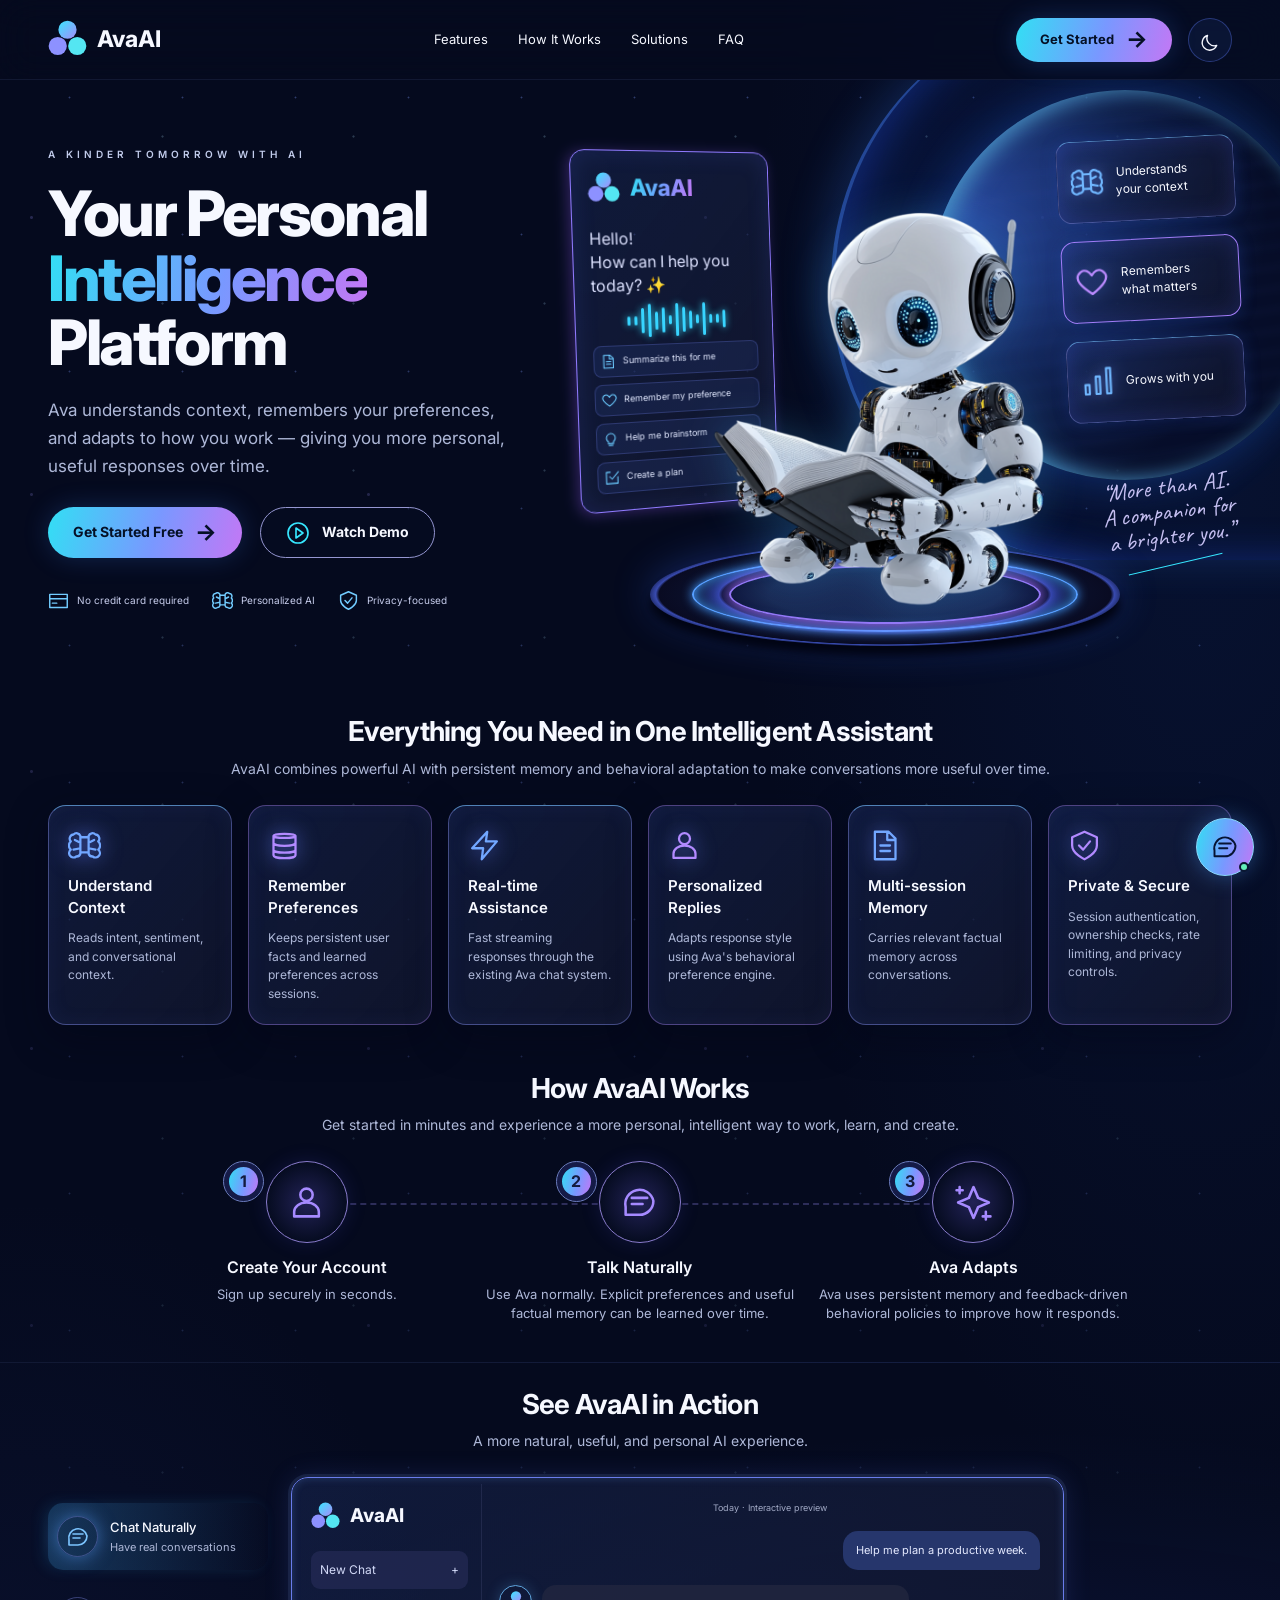
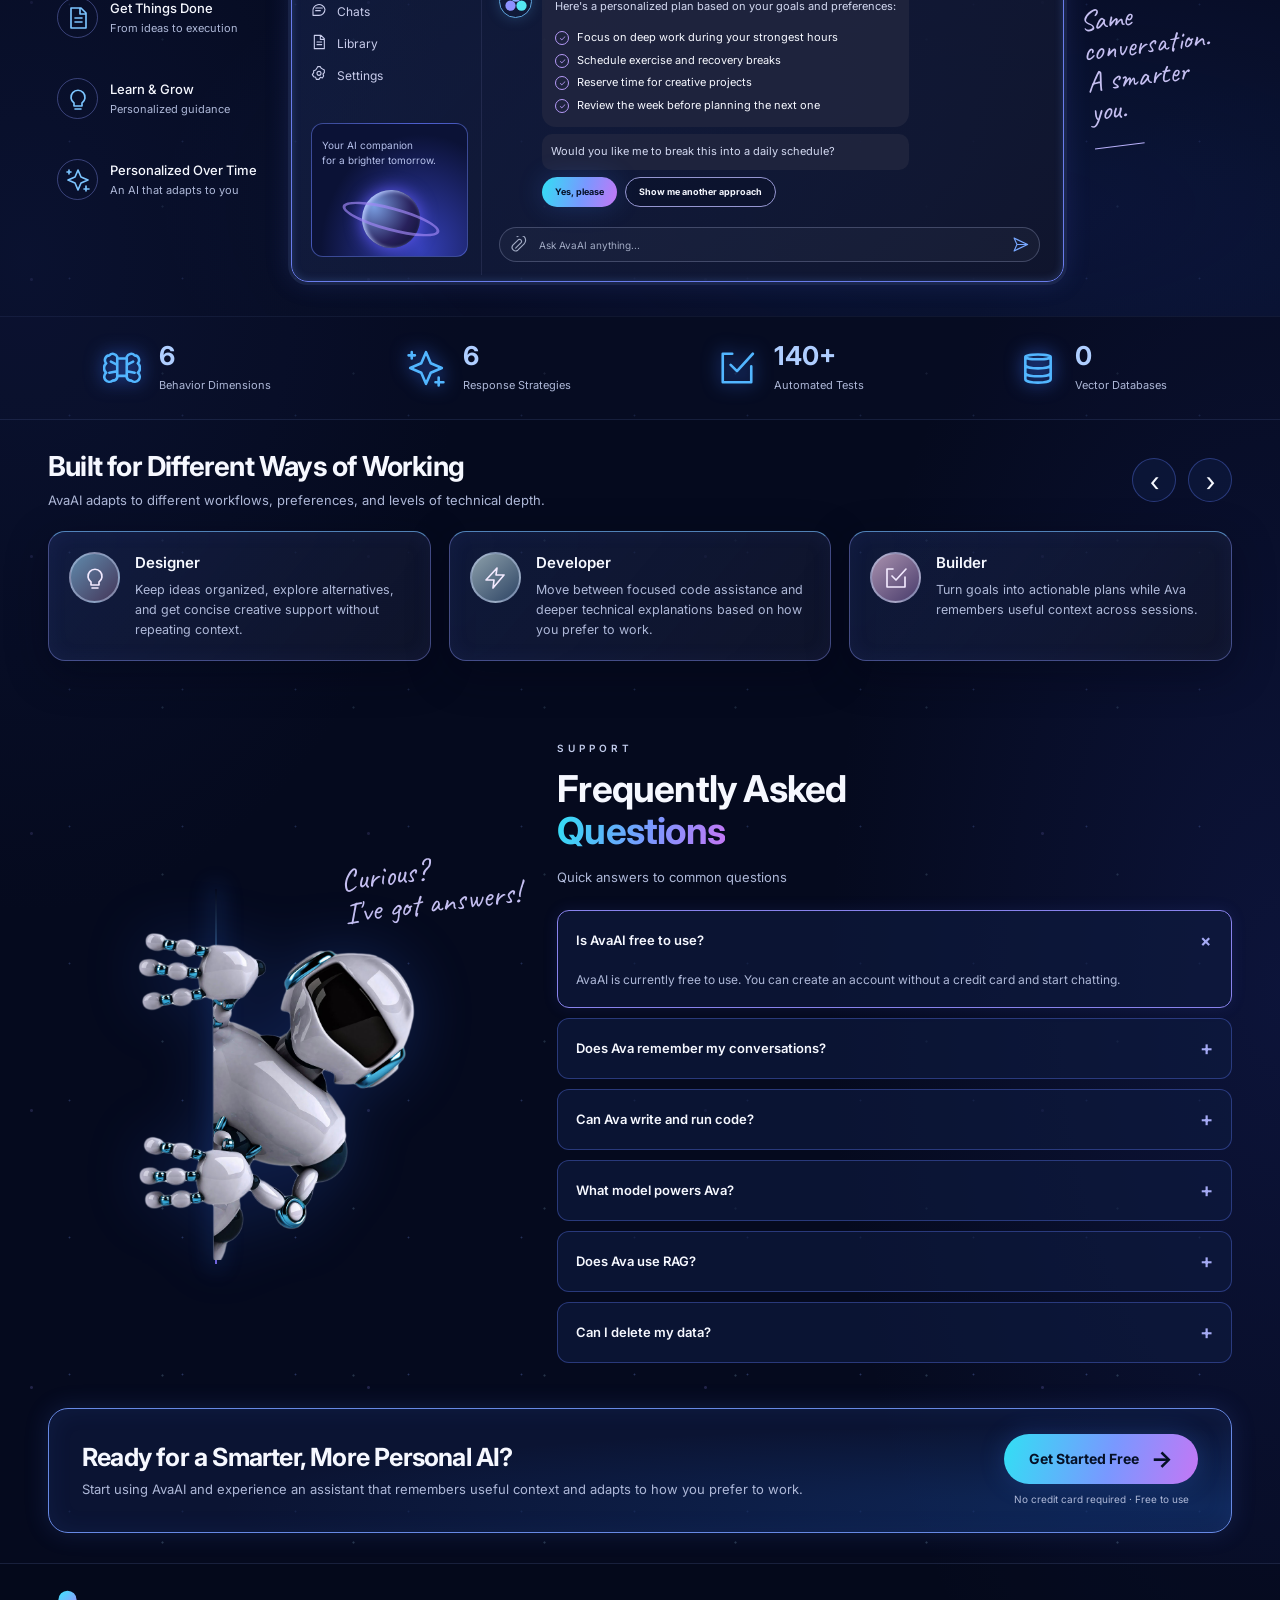
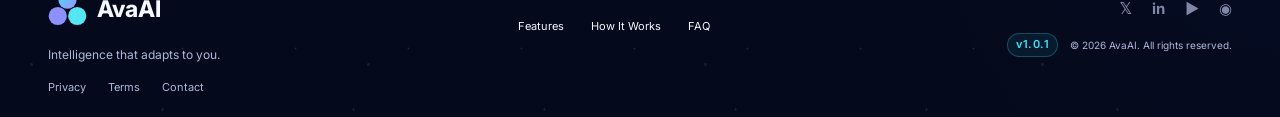
==== commit f76572cb: "feat(landing): polish marketing truthfulness, update 140+ test metric, and add CI js validation" ====
--- a/index.html
+++ b/index.html
@@ -207,19 +207,18 @@
     <div class="container stats" id="stats"></div>
   </section>
 
-  <!-- Testimonials Section -->
-  <section class="section container testimonials">
+  <!-- Persona Cards Section -->
+  <section class="section container testimonials" aria-labelledby="personas-heading">
     <div class="testimonial-heading">
       <div>
-        <h2>Loved by Individuals and Teams</h2>
-        <p>Real stories from people who do more with AvaAI.</p>
+        <h2 id="personas-heading">Built for Different Ways of Working</h2>
+        <p>AvaAI adapts to different workflows, preferences, and levels of technical depth.</p>
       </div>
       <div class="carousel-controls">
-        <button class="icon-button" id="reviews-prev" aria-label="Previous testimonials">‹</button>
-        <button class="icon-button" id="reviews-next" aria-label="Next testimonials">›</button>
-      </div>
-    </div>
-    <!-- Replace with verified user testimonials before public marketing use. -->
+        <button class="icon-button" id="reviews-prev" aria-label="Previous persona cards">‹</button>
+        <button class="icon-button" id="reviews-next" aria-label="Next persona cards">›</button>
+      </div>
+    </div>
     <div class="testimonial-grid" id="testimonials" aria-live="polite"></div>
   </section>
 
@@ -278,7 +277,7 @@
   <div class="container footer-legal">
     <a href="/privacy.html">Privacy</a>
     <a href="/terms.html">Terms</a>
-    <a href="mailto:support@ava.ai">Contact</a>
+    <a href="https://github.com/Abhiram-C-Divakaran/Ava-AI/issues" target="_blank" rel="noopener noreferrer">Contact</a>
   </div>
 </footer>
 
--- a/assets/landing/landing.css
+++ b/assets/landing/landing.css
@@ -1,5 +1,5 @@
 :root{color-scheme:dark;--landing-bg:#050a1e;--landing-surface:rgba(15,27,63,.66);--landing-text:#f6f8ff;--landing-muted:#aeb8d8;--landing-cyan:#37e7ff;--landing-blue:#4e8cff;--landing-purple:#a35cff;--landing-border:rgba(97,126,255,.35);--landing-radius:20px;--landing-shadow:0 12px 40px #02051566;--landing-container:1320px;--bg:var(--landing-bg);--surface:var(--landing-surface);--text:var(--landing-text);--muted:var(--landing-muted);--cyan:var(--landing-cyan);--blue:var(--landing-blue);--purple:var(--landing-purple);--border:var(--landing-border);--radius:var(--landing-radius);--shadow:var(--landing-shadow);--container-width:var(--landing-container);--gradient:linear-gradient(105deg,#32dff4 0%,#7998ff 55%,#c477f5 100%)}
-*{box-sizing:border-box}html{scroll-behavior:smooth;scroll-padding-top:98px}body{margin:0;background:radial-gradient(ellipse at 94% 13%,#123a912b,transparent 27%),radial-gradient(ellipse at 2% 56%,#19286540,transparent 25%),radial-gradient(ellipse at 100% 78%,#27369a38,transparent 25%),var(--bg);color:var(--text);font:15px/1.6 Inter,system-ui,sans-serif;overflow-x:clip}body:before{content:"";position:absolute;inset:0;min-height:100%;pointer-events:none;z-index:-1;background-image:radial-gradient(circle,#7e9eff9c .7px,transparent 1.2px),radial-gradient(circle,#b1e6ff66 .7px,transparent 1.5px),radial-gradient(circle,#a096ff66 1px,transparent 2px);background-size:113px 137px,191px 167px,337px 277px;background-position:13px 29px,67px 53px,200px 79px;mask-image:linear-gradient(#0009,#0003,#0008)}a{color:inherit;text-decoration:none}button,input,textarea{font:inherit}button{cursor:pointer;color:inherit}button,a{-webkit-tap-highlight-color:transparent}button{border:0}button:disabled{cursor:not-allowed;opacity:.55}button:focus-visible,a:focus-visible,textarea:focus-visible{outline:2px solid var(--cyan);outline-offset:5px}h1,h2,h3,p{margin:0}h2{font-size:clamp(25px,2.15vw,32px);line-height:1.3;letter-spacing:-.8px;font-weight:700}h3{font-size:16px;line-height:1.45;font-weight:600}p{color:var(--muted)}svg{width:24px;height:24px;vertical-align:middle;flex-shrink:0}i{display:inline-flex;font-style:normal}.svg-defs{position:absolute;width:0;height:0;overflow:hidden}.container{width:min(var(--container-width),calc(100% - 96px));margin-inline:auto}.brand{display:inline-flex;align-items:center;gap:10px;font-size:23px;font-weight:750;line-height:1.2}.brand>svg{width:39px;height:39px}.gradient-text{background:var(--gradient);background-clip:text;-webkit-background-clip:text;color:transparent}.button{display:inline-flex;align-items:center;justify-content:center;gap:12px;min-height:50px;padding:12px 25px;border-radius:100px;white-space:nowrap;font-size:14px;font-weight:700;transition:transform .2s,box-shadow .2s}.primary{background:var(--gradient);color:#051026;box-shadow:0 0 26px #4285ff38}.primary:hover{transform:translateY(-2px);box-shadow:0 0 32px #6790ff66}.secondary{border:1px solid #9596d1;background:#070d2466}.secondary:hover{border-color:var(--cyan);background:#24478033}.secondary svg{color:var(--cyan)}.button span[aria-hidden]{font-size:23px;line-height:1}.compact{min-height:44px;padding:9px 24px;font-size:13px}.icon-button{width:44px;height:44px;border-radius:50%;display:inline-grid;place-items:center;border:1px solid var(--border);background:var(--surface);font-size:27px;transition:border-color .2s}.icon-button:hover{border-color:#8fa6ff}.icon-button svg{width:20px;height:20px}.navbar{height:80px;position:relative;z-index:10;border-bottom:1px solid #8198e51a;background:#050a1e99;backdrop-filter:blur(18px)}.nav-inner{height:100%;display:flex;align-items:center;justify-content:space-between;gap:30px}.nav-links{display:flex;gap:30px;font-size:13px}.nav-links a:hover,footer a:hover{color:var(--cyan)}.nav-actions{display:flex;gap:16px;align-items:center}.menu-toggle{display:none}.hero{min-height:604px;display:grid;grid-template-columns:46% 54%;position:relative;align-items:center;padding-block:40px 30px}.hero-copy{position:relative;z-index:3;padding-bottom:18px}.eyebrow{font-size:10px;letter-spacing:4px;font-weight:600;color:#c2ccec;margin-bottom:19px}.hero h1{font-size:clamp(48px,4.9vw,72px);font-weight:800;line-height:1.025;letter-spacing:-2.4px}.hero-description{font-size:17px;max-width:470px;line-height:1.65;margin:22px 0 27px}.hero-buttons{display:flex;gap:18px}.trust-points{display:flex;gap:23px;align-items:center;white-space:nowrap;margin-top:32px;font-size:10px}.trust-points>span{display:flex;gap:8px;align-items:center;color:#c6cceb}.trust-points svg{width:21px;height:21px;color:#72ccff}.hero-art{height:535px;position:relative;isolation:isolate;margin-left:-18px}.glass{background:linear-gradient(130deg,#24387255,#10152cec);border:1px solid #727bce8c;border-top-color:#75bdffa6;border-radius:var(--radius);box-shadow:inset 0 0 20px #5865dc14,var(--shadow)}.cosmic-window{position:absolute;width:520px;height:550px;left:39%;top:-110px;border-radius:50% 0 0 50%;border-left:4px solid #407efd80;box-shadow:-14px 0 40px #377df533,inset 12px 0 40px #2457ff55;z-index:-2;overflow:hidden;background:radial-gradient(ellipse at 40% 50%,#122e8180,transparent 70%)}.planet{width:390px;height:390px;position:absolute;top:80px;left:95px;border-radius:50%;transform:rotate(-30deg);background:radial-gradient(circle at 24% 14%,#365ec4,#142757 40%,#060b23 67%);box-shadow:inset 8px 5px 22px #65c7ff,0 0 45px #2372fa66;opacity:.7}.planet:after{content:"";position:absolute;inset:0;border-radius:50%;background:repeating-linear-gradient(22deg,transparent 0 17px,#497af814 19px 21px);filter:blur(3px)}.hero-robot{position:absolute;z-index:3;width:410px;height:410px;object-fit:contain;left:120px;bottom:37px;filter:drop-shadow(0 0 20px #42b8ff3b);animation:float 7s ease-in-out infinite;pointer-events:none}.orbital-platform{position:absolute;bottom:9px;left:75px;width:470px;height:103px;border-radius:50%;background:radial-gradient(ellipse,#5688fa3d 0 35%,#0e153c 49%,#3144aa 50%,#0b102c 56%,#090b22 68%,#384aae 69%,#0a1030 73%);box-shadow:0 10px 8px #020514,0 0 40px #366aff50}.orbital-platform:before,.orbital-platform:after{content:"";position:absolute;inset:14px 42px;border:2px solid #559eff;border-radius:50%;box-shadow:0 0 11px #439bff,inset 0 0 13px #439bff}.orbital-platform:after{inset:22px 79px;border-color:#9577f7;box-shadow:0 0 15px #b26aff}.welcome-panel{position:absolute;left:0;top:31px;width:204px;padding:21px 16px 17px;transform:perspective(800px) rotateY(14deg) rotate(-2deg);border-color:#907aff;box-shadow:-3px 2px 13px #9158fa4d,inset 0 0 25px #546bfa24;z-index:2;border-radius:15px}.welcome-panel .brand{font-size:23px}.welcome-panel .brand svg{width:32px;height:32px}.welcome-panel p{font-size:16px;line-height:1.45;margin-top:15px;color:#dde2ff}.sparkle{color:#fee574}.wave{height:46px;display:flex;gap:4px;align-items:center;justify-content:center}.wave i{width:3px;height:9px;background:#38d4ff;box-shadow:0 0 7px #35e1ff;border-radius:2px}.wave i:nth-child(3n){height:25px}.wave i:nth-child(4n){height:33px}.wave i:nth-child(5n){height:18px}.quick-actions{display:grid;gap:7px}.quick-actions button{border:1px solid #7381ed40;background:#364da12e;color:#e3e9ff;padding:7px 6px;font-size:9px;display:flex;align-items:center;gap:7px;border-radius:8px;text-align:left}.quick-actions button:hover{background:#496cbd55}.quick-actions svg{width:15px;height:15px;color:#6bcbff}.floating-benefits{position:absolute;right:-8px;top:18px;display:grid;gap:18px;z-index:4;width:178px;transform:rotate(-3deg)}.floating-benefits>div{min-height:82px;padding:14px 13px;display:flex;gap:13px;align-items:center;border-radius:14px;font-size:12px;line-height:1.5;box-shadow:inset 0 0 22px #5465fe33,0 0 16px #274dbe44}.floating-benefits svg{width:32px;height:32px;color:#70b7ff;filter:drop-shadow(0 0 7px #7794ff88)}.floating-benefits>div:nth-child(2){border-color:#a17df8}.floating-benefits>div:nth-child(2) svg{color:#bc8bff}.handwritten{font-family:Caveat,cursive;font-size:27px;line-height:1.05;color:#c5bff1;transform:rotate(-7deg);font-weight:400}.hero-note{position:absolute;right:-5px;bottom:76px;text-align:center;font-size:24px;z-index:4}.hero-note:after{content:"";display:block;margin:14px auto;width:96px;height:1px;background:var(--cyan);transform:rotate(-6deg)}.section{padding-block:29px}.section-heading{text-align:center;margin-bottom:26px}.section-heading p{margin-top:8px;font-size:14px;line-height:1.5}.feature-grid{display:grid;grid-template-columns:repeat(6,1fr);gap:16px}.feature-card{border-radius:18px;padding:23px 19px 20px;min-height:214px;transition:transform .25s,box-shadow .25s}.feature-card:nth-child(even){border-color:#9776da77}.feature-card>i{color:#72a7ff;filter:drop-shadow(0 0 10px #586cdd);margin-bottom:13px}.feature-card:nth-child(even)>i{color:#b28aff}.feature-card>i svg{width:33px;height:33px}.feature-card h3{font-size:15px;margin-bottom:11px}.feature-card p{font-size:12px;line-height:1.55}.feature-card:hover{transform:translateY(-5px);box-shadow:0 0 25px #597efe2b}.how-section{padding-top:17px;padding-bottom:38px}.steps{display:grid;grid-template-columns:repeat(3,1fr);max-width:1000px;margin:auto;text-align:center;position:relative}.steps:before{content:"";position:absolute;left:17%;right:17%;top:42px;border-top:2px dashed #6961b266;z-index:-1}.step-icon{width:82px;height:82px;border-radius:50%;border:1px solid #8a7cce;background:radial-gradient(circle,#222256,#060c21 70%);margin:0 auto 13px;display:grid;place-items:center;position:relative;box-shadow:0 0 19px #423dbc33}.step-icon>i svg{width:37px;height:37px;color:#a68aff}.step-icon b{position:absolute;left:-43px;top:0;border:5px solid #151b48;background:var(--gradient);color:#131b3e;font-size:16px;width:39px;height:39px;display:grid;place-items:center;border-radius:50%;outline:1px solid #6d7ec2}.steps p{font-size:13px;line-height:1.5;margin-top:5px}.demo-section{padding:24px 0 34px;border-block:1px solid #738acd1a;background:radial-gradient(ellipse at 80% 80%,#2849ba2b,transparent 60%)}.demo-layout{display:grid;grid-template-columns:220px minmax(0,1fr) 145px;gap:23px;align-items:center}.demo-tabs{display:grid;gap:14px;align-self:start;padding-top:26px}.demo-tab{display:flex;align-items:center;gap:12px;background:transparent;border-radius:15px;padding:13px 9px;text-align:left}.demo-tab>i{width:41px;height:41px;border-radius:50%;border:1px solid #727dd277;display:grid;place-items:center;color:#7cc5ff}.demo-tab strong{display:block;font-size:13px;font-weight:500}.demo-tab small{display:block;font-size:11px;color:var(--muted);margin-top:2px}.demo-tab[aria-selected=true]{background:linear-gradient(90deg,#26649577,transparent);box-shadow:-5px 0 14px #38b4fb20}.demo-tab[aria-selected=true]>i{box-shadow:0 0 18px #5b9fff88}.app-demo{min-height:405px;display:grid;grid-template-columns:184px 1fr;padding:6px;border-radius:17px;border:1px solid #697ceb;outline:3px solid #27345b80;box-shadow:0 0 26px #4e65d936,inset 0 0 8px #6593f144;overflow:hidden}.demo-sidebar{border-right:1px solid #66689b33;padding:18px 13px;display:flex;flex-direction:column;gap:13px;font-size:12px}.demo-sidebar .brand{font-size:19px;margin-bottom:7px}.demo-sidebar .brand svg{width:29px;height:29px}.demo-sidebar>span{display:flex;gap:10px;color:#c9cdec}.demo-sidebar svg{width:16px;height:16px}.demo-new{background:#282e5a99;border-radius:9px;text-align:left;padding:9px;color:#d2d9f7;font-size:12px}.demo-new span{float:right}.sidebar-planet{font-size:10px;line-height:1.5;margin-top:auto;min-height:134px;border:1px solid #667cea88;border-radius:12px;overflow:hidden;padding:14px 10px;background:radial-gradient(ellipse at 70% 95%,#343fb6,#0b1236 65%);position:relative;color:#b6c1ec}.mini-planet{width:58px;height:58px;border-radius:50%;background:radial-gradient(circle at 30% 20%,#799de0,#28215c 60%,#070d28);box-shadow:inset 2px 2px 4px #b6c7ff,0 0 17px #625bfb;position:absolute;bottom:8px;left:50px;transform:rotate(-20deg)}.mini-planet:after{content:"";position:absolute;inset:17px -21px;border:3px solid #a188f7aa;border-radius:50%;transform:rotate(35deg)}.demo-chat{padding:17px 17px 13px;display:flex;flex-direction:column;gap:15px;font-size:11px;min-width:0}.demo-day{align-self:center;color:#a1a9c5;font-size:9px}.demo-user{align-self:flex-end;max-width:90%;padding:11px 13px;border-radius:15px 15px 3px 15px;background:#26366c;color:#e5eaff}.demo-response{display:flex;gap:10px;align-items:flex-start}.bot-avatar{border:1px solid #61a8e1;border-radius:50%;width:33px;height:33px;display:grid;place-items:center;flex-shrink:0;box-shadow:0 0 14px #56a7ed44}.bot-avatar svg{width:22px;height:22px}.demo-bubble{border-radius:14px;background:#242941b3;padding:13px}.demo-bubble p{color:#d3d9f1}.demo-bubble ul{list-style:none;margin:13px 0 0;padding:0;display:grid;gap:5px}.demo-bubble li:before{content:'✓';border:1px solid #b59af7;color:#b59af7;display:inline-grid;place-items:center;width:12px;height:12px;border-radius:50%;font-size:8px;margin-right:8px}.demo-followup{padding:9px;background:#242941b3;border-radius:10px;margin:7px 0;color:#d3d9f1}.demo-replies{display:flex;gap:8px}.demo-replies .button{font-size:9px;min-height:30px;padding:5px 13px;gap:4px}.demo-input{display:flex;gap:12px;align-items:center;width:100%;padding:8px 10px;border:1px solid #737b9c77;border-radius:40px;background:#ffffff08;margin-top:auto;color:#a1aac3;text-align:left;font-size:10px}.demo-input svg{width:17px;height:17px}.demo-input i:last-child{margin-left:auto;color:#77a7ff}.demo-note{font-size:29px}.demo-note span{display:block;width:50px;border-bottom:1px solid #b8b0fa;margin:20px 0}.stats-section{border-bottom:1px solid #738acd26;background:#11193626;padding:23px 0}.stats{display:grid;grid-template-columns:repeat(4,1fr);gap:25px}.stat{display:flex;align-items:center;justify-content:center;gap:18px}.stat>i{color:#52b6ff;filter:drop-shadow(0 0 9px #3367de)}.stat svg{width:38px;height:38px}.stat strong{display:block;font-size:26px;color:#afceff;line-height:1.2}.stat span{font-size:11px;color:var(--muted)}.testimonial-heading{display:flex;justify-content:space-between;align-items:center;margin-bottom:20px}.testimonial-heading p{font-size:13px;margin-top:6px}.carousel-controls{display:flex;gap:12px}.testimonial-grid{display:grid;grid-template-columns:repeat(3,1fr);gap:18px}.testimonial{padding:20px;display:flex;align-items:flex-start;gap:15px;border-radius:17px}.avatar{height:51px;width:51px;flex-shrink:0;border-radius:50%;background:linear-gradient(135deg,#608aac,#443659);display:grid;place-items:center;border:2px solid #b9c9e888;color:#f3eaff;font-size:16px}.testimonial:nth-child(2) .avatar{background:linear-gradient(140deg,#8c9faa,#2e4565)}.testimonial:nth-child(3) .avatar{background:linear-gradient(140deg,#a991ae,#493c6c)}.testimonial blockquote{margin:0 0 11px;font-size:12px;color:#cbd3ee;line-height:1.65}.testimonial strong{display:block;font-size:12px;font-weight:500}.testimonial small{font-size:11px;color:var(--muted)}.faq-section{display:grid;grid-template-columns:43% 57%;align-items:center;gap:0;padding-top:50px;padding-bottom:45px}.faq-art{position:relative;height:425px}.faq-art img{position:absolute;width:295px;height:341px;object-fit:contain;left:80px;bottom:0;filter:drop-shadow(0 0 30px #3674ff35)}.faq-art .handwritten{position:absolute;right:38px;top:15px;font-size:31px}.faq-divider{position:absolute;left:167px;width:2px;top:50px;bottom:0;background:linear-gradient(transparent,#66b6fd,#7363dc);box-shadow:0 0 22px 5px #367af233}.faq-section h2{font-size:37px;line-height:1.15}.faq-section .eyebrow{margin-bottom:12px}.faq-subtitle{font-size:13px;margin:14px 0 22px}.faq-item{border:1px solid var(--border);background:var(--surface);border-radius:12px;margin-top:10px;overflow:hidden;transition:border-color .3s,box-shadow .3s}.faq-item.active{border-color:#8983ed;box-shadow:0 0 15px #4b58de22}.faq-question{display:flex;align-items:center;justify-content:space-between;gap:15px;width:100%;padding:15px 18px;background:none;text-align:left;font-size:13px;font-weight:600}.faq-question span{font-size:20px;color:#a5aaf4;transition:transform .25s}.faq-question[aria-expanded=true] span{transform:rotate(45deg)}.faq-answer{display:grid;grid-template-rows:0fr;visibility:hidden;transition:grid-template-rows .3s,visibility .3s}.faq-answer>div{min-height:0;overflow:hidden}.faq-answer p{padding:0 18px 17px;font-size:12px;line-height:1.7}.faq-item.active .faq-answer{grid-template-rows:1fr;visibility:visible}.final-section{padding-bottom:30px}.final-cta{display:flex;align-items:center;justify-content:space-between;gap:25px;padding:25px 33px;border-color:#6789e4;box-shadow:0 0 24px #4764cf33,inset 0 0 24px #4266dc18;background:radial-gradient(ellipse at 95% 80%,#1858b947,transparent 60%),var(--surface)}.final-cta h2{font-size:25px}.final-cta p{font-size:13px;margin-top:6px}.final-cta small{display:block;font-size:10px;color:var(--muted);text-align:center;margin-top:7px}footer{padding:26px 0 20px;border-top:1px solid #697cbc33;background:#03081766}.footer-main{display:flex;align-items:center;justify-content:space-between;gap:35px}.footer-main p{font-size:12px;margin-top:9px}.footer-main nav{display:flex;gap:27px;font-size:11px}.footer-right{text-align:right}.footer-right small{font-size:10px;color:var(--muted)}.footer-meta{display:flex;align-items:center;justify-content:flex-end;gap:12px;margin-top:6px}.version-tag{font-size:11px;font-weight:600;padding:2px 8px;border-radius:999px;background:rgba(55,231,255,0.08);border:1px solid rgba(55,231,255,0.25);color:var(--cyan);letter-spacing:0.5px}.socials{display:flex;justify-content:flex-end;gap:20px;margin-bottom:12px}.socials button,.socials a{background:transparent;padding:0;color:#c0cbed;font-weight:700;font-size:15px}.socials button:disabled{opacity:.65;cursor:help}.footer-legal{display:flex;gap:22px;font-size:11px;color:var(--muted);margin-top:15px}.chat-launcher{position:fixed;bottom:24px;right:26px;z-index:30;width:58px;height:58px;border-radius:50%;background:var(--gradient);color:#071433;display:grid;place-items:center;box-shadow:0 0 22px #4e9bff66;border:1px solid #8ad9ff}.chat-launcher svg{width:28px;height:28px}.online-dot{position:absolute;width:10px;height:10px;bottom:3px;right:4px;background:#64efb9;border:2px solid #0a1732;border-radius:50%}.chat-drawer{position:fixed;bottom:95px;right:26px;width:410px;height:min(580px,calc(100dvh - 125px));z-index:40;display:flex;flex-direction:column;backdrop-filter:blur(28px);background:#0c1533f5;overflow:hidden;box-shadow:0 15px 70px #0009,0 0 30px #527cff33}.chat-drawer[hidden]{display:none}.chat-drawer>header{display:flex;align-items:center;justify-content:space-between;padding:17px 19px;border-bottom:1px solid var(--border)}.chat-drawer .brand{font-size:18px}.chat-drawer small{display:block;font-size:10px;color:#6fe4b3;font-weight:400;margin-top:4px}.drawer-header-actions{display:flex;gap:8px;align-items:center}.drawer-header-actions .icon-button{width:32px;height:32px;font-size:18px;border-radius:8px;background:rgba(255,255,255,0.06);border:1px solid var(--border);color:var(--text);display:grid;place-items:center;line-height:1}.drawer-header-actions .icon-button:hover{border-color:var(--cyan);color:var(--cyan)}.chat-history{flex:1;overflow-y:auto;overscroll-behavior:contain;padding:18px;display:flex;flex-direction:column;gap:13px;min-height:80px}.chat-message{background:#252f50;padding:12px 14px;border-radius:14px 14px 14px 3px;max-width:94%;font-size:13px;line-height:1.65;color:#e5ebff;white-space:pre-wrap;overflow-wrap:anywhere}.chat-message.user{align-self:flex-end;background:#36497b;border-radius:14px 14px 3px 14px}.chat-message.error{border:1px solid #d590a3}.chat-auth{padding:16px 20px;border-top:1px solid var(--border);font-size:13px}.chat-auth-buttons{display:flex;gap:10px;margin-top:13px;flex-wrap:wrap}.chat-auth-buttons .button{font-size:12px;min-height:38px;padding:8px 18px}.chat-drawer form{display:flex;margin:13px;gap:9px;align-items:flex-end;border:1px solid #6c7ca988;border-radius:20px;padding:6px;background:#050b2099}.chat-drawer textarea{resize:none;max-height:100px;width:100%;border:0;background:none;color:#eef3ff;padding:7px;outline-offset:0;font-size:13px;min-height:38px}.chat-drawer form .icon-button{width:36px;height:36px;flex-shrink:0;background:var(--gradient);color:#08122d}.full-chat-link{text-align:center;color:#c0cbeb;font-size:10px;padding:0 0 11px}.feedback-actions{display:flex;gap:7px;margin-top:10px}.feedback-actions button{background:#101b3e;border:1px solid var(--border);border-radius:8px;padding:3px 9px;font-size:11px}.feedback-actions button[aria-pressed=true]{border-color:var(--cyan);color:var(--cyan)}dialog{color:var(--text);background:#0c1430;border:1px solid #808be1;border-radius:24px;padding:40px;max-width:min(560px,calc(100% - 30px));box-shadow:0 0 80px #406ee944}dialog::backdrop{background:#01051dc9;backdrop-filter:blur(9px)}dialog>p:not(.eyebrow){font-size:13px;margin:22px 0}.modal-close{position:absolute;right:12px;top:12px}.walkthrough{display:grid;grid-template-columns:30px 1fr;gap:15px;margin-top:25px;align-items:center}.walkthrough svg{color:#9da3ff}.walkthrough p{font-size:14px}.sr-only,.skip-link:not(:focus){position:absolute;width:1px;height:1px;padding:0;overflow:hidden;clip:rect(0,0,0,0);white-space:nowrap}.skip-link:focus{position:fixed;left:15px;top:10px;z-index:100;background:var(--bg);padding:10px}.light-mode{color-scheme:light;--bg:#edf2ff;--surface:rgba(244,247,255,.92);--text:#142343;--muted:#4a5b79;--border:#7d8fb95e;--shadow:0 12px 35px #53699822}.light-mode .navbar,.light-mode footer{background:#f0f4ffcc}.light-mode .hero-art,.light-mode .app-demo{color:#f6f8ff}.light-mode .hero-art .glass,.light-mode .app-demo{background:linear-gradient(130deg,#172c60,#10152c)}.light-mode .eyebrow,.light-mode .trust-points>span,.light-mode .testimonial blockquote{color:#435471}.light-mode .handwritten{color:#685c96}.light-mode .secondary{background:#687fff14;border-color:#727faa}.light-mode .stat strong{color:#355e9c}.light-mode .chat-drawer{background:#eef3fff7}.light-mode .chat-drawer form{background:#fff}.light-mode .chat-drawer textarea{color:#172441}.light-mode .chat-drawer small{color:#218161}.light-mode .full-chat-link,.light-mode .socials button{color:#526282}.light-mode .step-icon{background:#eef0ff}.light-mode .demo-tab strong{color:var(--text)}
+*{box-sizing:border-box}html{scroll-behavior:smooth;scroll-padding-top:98px}body{margin:0;background:radial-gradient(ellipse at 94% 13%,#123a912b,transparent 27%),radial-gradient(ellipse at 2% 56%,#19286540,transparent 25%),radial-gradient(ellipse at 100% 78%,#27369a38,transparent 25%),var(--bg);color:var(--text);font:15px/1.6 Inter,system-ui,sans-serif;overflow-x:clip}body:before{content:"";position:absolute;inset:0;min-height:100%;pointer-events:none;z-index:-1;background-image:radial-gradient(circle,#7e9eff9c .7px,transparent 1.2px),radial-gradient(circle,#b1e6ff66 .7px,transparent 1.5px),radial-gradient(circle,#a096ff66 1px,transparent 2px);background-size:113px 137px,191px 167px,337px 277px;background-position:13px 29px,67px 53px,200px 79px;mask-image:linear-gradient(#0009,#0003,#0008)}a{color:inherit;text-decoration:none}button,input,textarea{font:inherit}button{cursor:pointer;color:inherit}button,a{-webkit-tap-highlight-color:transparent}button{border:0}button:disabled{cursor:not-allowed;opacity:.55}button:focus-visible,a:focus-visible,textarea:focus-visible{outline:2px solid var(--cyan);outline-offset:5px}h1,h2,h3,p{margin:0}h2{font-size:clamp(25px,2.15vw,32px);line-height:1.3;letter-spacing:-.8px;font-weight:700}h3{font-size:16px;line-height:1.45;font-weight:600}p{color:var(--muted)}svg{width:24px;height:24px;vertical-align:middle;flex-shrink:0}i{display:inline-flex;font-style:normal}.svg-defs{position:absolute;width:0;height:0;overflow:hidden}.container{width:min(var(--container-width),calc(100% - 96px));margin-inline:auto}.brand{display:inline-flex;align-items:center;gap:10px;font-size:23px;font-weight:750;line-height:1.2}.brand>svg{width:39px;height:39px}.gradient-text{background:var(--gradient);background-clip:text;-webkit-background-clip:text;color:transparent}.button{display:inline-flex;align-items:center;justify-content:center;gap:12px;min-height:50px;padding:12px 25px;border-radius:100px;white-space:nowrap;font-size:14px;font-weight:700;transition:transform .2s,box-shadow .2s}.primary{background:var(--gradient);color:#051026;box-shadow:0 0 26px #4285ff38}.primary:hover{transform:translateY(-2px);box-shadow:0 0 32px #6790ff66}.secondary{border:1px solid #9596d1;background:#070d2466}.secondary:hover{border-color:var(--cyan);background:#24478033}.secondary svg{color:var(--cyan)}.button span[aria-hidden]{font-size:23px;line-height:1}.compact{min-height:44px;padding:9px 24px;font-size:13px}.icon-button{width:44px;height:44px;border-radius:50%;display:inline-grid;place-items:center;border:1px solid var(--border);background:var(--surface);font-size:27px;transition:border-color .2s}.icon-button:hover{border-color:#8fa6ff}.icon-button svg{width:20px;height:20px}.navbar{height:80px;position:relative;z-index:10;border-bottom:1px solid #8198e51a;background:#050a1e99;backdrop-filter:blur(18px)}.nav-inner{height:100%;display:flex;align-items:center;justify-content:space-between;gap:30px}.nav-links{display:flex;gap:30px;font-size:13px}.nav-links a:hover,footer a:hover{color:var(--cyan)}.nav-actions{display:flex;gap:16px;align-items:center}.menu-toggle{display:none}.hero{min-height:604px;display:grid;grid-template-columns:46% 54%;position:relative;align-items:center;padding-block:40px 30px}.hero-copy{position:relative;z-index:3;padding-bottom:18px}.eyebrow{font-size:10px;letter-spacing:4px;font-weight:600;color:#c2ccec;margin-bottom:19px}.hero h1{font-size:clamp(48px,4.9vw,72px);font-weight:800;line-height:1.025;letter-spacing:-2.4px}.hero-description{font-size:17px;max-width:470px;line-height:1.65;margin:22px 0 27px}.hero-buttons{display:flex;gap:18px}.trust-points{display:flex;gap:23px;align-items:center;white-space:nowrap;margin-top:32px;font-size:10px}.trust-points>span{display:flex;gap:8px;align-items:center;color:#c6cceb}.trust-points svg{width:21px;height:21px;color:#72ccff}.hero-art{height:535px;position:relative;isolation:isolate;margin-left:-18px}.glass{background:linear-gradient(130deg,#24387255,#10152cec);border:1px solid #727bce8c;border-top-color:#75bdffa6;border-radius:var(--radius);box-shadow:inset 0 0 20px #5865dc14,var(--shadow)}.cosmic-window{position:absolute;width:520px;height:550px;left:39%;top:-110px;border-radius:50% 0 0 50%;border-left:4px solid #407efd80;box-shadow:-14px 0 40px #377df533,inset 12px 0 40px #2457ff55;z-index:-2;overflow:hidden;background:radial-gradient(ellipse at 40% 50%,#122e8180,transparent 70%)}.planet{width:390px;height:390px;position:absolute;top:80px;left:95px;border-radius:50%;transform:rotate(-30deg);background:radial-gradient(circle at 24% 14%,#365ec4,#142757 40%,#060b23 67%);box-shadow:inset 8px 5px 22px #65c7ff,0 0 45px #2372fa66;opacity:.7}.planet:after{content:"";position:absolute;inset:0;border-radius:50%;background:repeating-linear-gradient(22deg,transparent 0 17px,#497af814 19px 21px);filter:blur(3px)}.hero-robot{position:absolute;z-index:3;width:410px;height:410px;object-fit:contain;left:120px;bottom:37px;filter:drop-shadow(0 0 20px #42b8ff3b);animation:float 7s ease-in-out infinite;pointer-events:none}.orbital-platform{position:absolute;bottom:9px;left:75px;width:470px;height:103px;border-radius:50%;background:radial-gradient(ellipse,#5688fa3d 0 35%,#0e153c 49%,#3144aa 50%,#0b102c 56%,#090b22 68%,#384aae 69%,#0a1030 73%);box-shadow:0 10px 8px #020514,0 0 40px #366aff50}.orbital-platform:before,.orbital-platform:after{content:"";position:absolute;inset:14px 42px;border:2px solid #559eff;border-radius:50%;box-shadow:0 0 11px #439bff,inset 0 0 13px #439bff}.orbital-platform:after{inset:22px 79px;border-color:#9577f7;box-shadow:0 0 15px #b26aff}.welcome-panel{position:absolute;left:0;top:31px;width:204px;padding:21px 16px 17px;transform:perspective(800px) rotateY(14deg) rotate(-2deg);border-color:#907aff;box-shadow:-3px 2px 13px #9158fa4d,inset 0 0 25px #546bfa24;z-index:2;border-radius:15px}.welcome-panel .brand{font-size:23px}.welcome-panel .brand svg{width:32px;height:32px}.welcome-panel p{font-size:16px;line-height:1.45;margin-top:15px;color:#dde2ff}.sparkle{color:#fee574}.wave{height:46px;display:flex;gap:4px;align-items:center;justify-content:center}.wave i{width:3px;height:9px;background:#38d4ff;box-shadow:0 0 7px #35e1ff;border-radius:2px}.wave i:nth-child(3n){height:25px}.wave i:nth-child(4n){height:33px}.wave i:nth-child(5n){height:18px}.quick-actions{display:grid;gap:7px}.quick-actions button{border:1px solid #7381ed40;background:#364da12e;color:#e3e9ff;padding:7px 6px;font-size:9px;display:flex;align-items:center;gap:7px;border-radius:8px;text-align:left}.quick-actions button:hover{background:#496cbd55}.quick-actions svg{width:15px;height:15px;color:#6bcbff}.floating-benefits{position:absolute;right:-8px;top:18px;display:grid;gap:18px;z-index:4;width:178px;transform:rotate(-3deg)}.floating-benefits>div{min-height:82px;padding:14px 13px;display:flex;gap:13px;align-items:center;border-radius:14px;font-size:12px;line-height:1.5;box-shadow:inset 0 0 22px #5465fe33,0 0 16px #274dbe44}.floating-benefits svg{width:32px;height:32px;color:#70b7ff;filter:drop-shadow(0 0 7px #7794ff88)}.floating-benefits>div:nth-child(2){border-color:#a17df8}.floating-benefits>div:nth-child(2) svg{color:#bc8bff}.handwritten{font-family:Caveat,cursive;font-size:27px;line-height:1.05;color:#c5bff1;transform:rotate(-7deg);font-weight:400}.hero-note{position:absolute;right:-5px;bottom:76px;text-align:center;font-size:24px;z-index:4}.hero-note:after{content:"";display:block;margin:14px auto;width:96px;height:1px;background:var(--cyan);transform:rotate(-6deg)}.section{padding-block:29px}.section-heading{text-align:center;margin-bottom:26px}.section-heading p{margin-top:8px;font-size:14px;line-height:1.5}.feature-grid{display:grid;grid-template-columns:repeat(6,1fr);gap:16px}.feature-card{border-radius:18px;padding:23px 19px 20px;min-height:214px;transition:transform .25s,box-shadow .25s}.feature-card:nth-child(even){border-color:#9776da77}.feature-card>i{color:#72a7ff;filter:drop-shadow(0 0 10px #586cdd);margin-bottom:13px}.feature-card:nth-child(even)>i{color:#b28aff}.feature-card>i svg{width:33px;height:33px}.feature-card h3{font-size:15px;margin-bottom:11px}.feature-card p{font-size:12px;line-height:1.55}.feature-card:hover{transform:translateY(-5px);box-shadow:0 0 25px #597efe2b}.how-section{padding-top:17px;padding-bottom:38px}.steps{display:grid;grid-template-columns:repeat(3,1fr);max-width:1000px;margin:auto;text-align:center;position:relative}.steps:before{content:"";position:absolute;left:17%;right:17%;top:42px;border-top:2px dashed #6961b266;z-index:-1}.step-icon{width:82px;height:82px;border-radius:50%;border:1px solid #8a7cce;background:radial-gradient(circle,#222256,#060c21 70%);margin:0 auto 13px;display:grid;place-items:center;position:relative;box-shadow:0 0 19px #423dbc33}.step-icon>i svg{width:37px;height:37px;color:#a68aff}.step-icon b{position:absolute;left:-43px;top:0;border:5px solid #151b48;background:var(--gradient);color:#131b3e;font-size:16px;width:39px;height:39px;display:grid;place-items:center;border-radius:50%;outline:1px solid #6d7ec2}.steps p{font-size:13px;line-height:1.5;margin-top:5px}.demo-section{padding:24px 0 34px;border-block:1px solid #738acd1a;background:radial-gradient(ellipse at 80% 80%,#2849ba2b,transparent 60%)}.demo-layout{display:grid;grid-template-columns:220px minmax(0,1fr) 145px;gap:23px;align-items:center}.demo-tabs{display:grid;gap:14px;align-self:start;padding-top:26px}.demo-tab{display:flex;align-items:center;gap:12px;background:transparent;border-radius:15px;padding:13px 9px;text-align:left}.demo-tab>i{width:41px;height:41px;border-radius:50%;border:1px solid #727dd277;display:grid;place-items:center;color:#7cc5ff}.demo-tab strong{display:block;font-size:13px;font-weight:500}.demo-tab small{display:block;font-size:11px;color:var(--muted);margin-top:2px}.demo-tab[aria-selected=true]{background:linear-gradient(90deg,#26649577,transparent);box-shadow:-5px 0 14px #38b4fb20}.demo-tab[aria-selected=true]>i{box-shadow:0 0 18px #5b9fff88}.app-demo{min-height:405px;display:grid;grid-template-columns:184px 1fr;padding:6px;border-radius:17px;border:1px solid #697ceb;outline:3px solid #27345b80;box-shadow:0 0 26px #4e65d936,inset 0 0 8px #6593f144;overflow:hidden}.demo-sidebar{border-right:1px solid #66689b33;padding:18px 13px;display:flex;flex-direction:column;gap:13px;font-size:12px}.demo-sidebar .brand{font-size:19px;margin-bottom:7px}.demo-sidebar .brand svg{width:29px;height:29px}.demo-sidebar>span{display:flex;gap:10px;color:#c9cdec}.demo-sidebar svg{width:16px;height:16px}.demo-new{background:#282e5a99;border-radius:9px;text-align:left;padding:9px;color:#d2d9f7;font-size:12px}.demo-new span{float:right}.sidebar-planet{font-size:10px;line-height:1.5;margin-top:auto;min-height:134px;border:1px solid #667cea88;border-radius:12px;overflow:hidden;padding:14px 10px;background:radial-gradient(ellipse at 70% 95%,#343fb6,#0b1236 65%);position:relative;color:#b6c1ec}.mini-planet{width:58px;height:58px;border-radius:50%;background:radial-gradient(circle at 30% 20%,#799de0,#28215c 60%,#070d28);box-shadow:inset 2px 2px 4px #b6c7ff,0 0 17px #625bfb;position:absolute;bottom:8px;left:50px;transform:rotate(-20deg)}.mini-planet:after{content:"";position:absolute;inset:17px -21px;border:3px solid #a188f7aa;border-radius:50%;transform:rotate(35deg)}.demo-chat{padding:17px 17px 13px;display:flex;flex-direction:column;gap:15px;font-size:11px;min-width:0}.demo-day{align-self:center;color:#a1a9c5;font-size:9px}.demo-user{align-self:flex-end;max-width:90%;padding:11px 13px;border-radius:15px 15px 3px 15px;background:#26366c;color:#e5eaff}.demo-response{display:flex;gap:10px;align-items:flex-start}.bot-avatar{border:1px solid #61a8e1;border-radius:50%;width:33px;height:33px;display:grid;place-items:center;flex-shrink:0;box-shadow:0 0 14px #56a7ed44}.bot-avatar svg{width:22px;height:22px}.demo-bubble{border-radius:14px;background:#242941b3;padding:13px}.demo-bubble p{color:#d3d9f1}.demo-bubble ul{list-style:none;margin:13px 0 0;padding:0;display:grid;gap:5px}.demo-bubble li:before{content:'✓';border:1px solid #b59af7;color:#b59af7;display:inline-grid;place-items:center;width:12px;height:12px;border-radius:50%;font-size:8px;margin-right:8px}.demo-followup{padding:9px;background:#242941b3;border-radius:10px;margin:7px 0;color:#d3d9f1}.demo-replies{display:flex;gap:8px}.demo-replies .button{font-size:9px;min-height:30px;padding:5px 13px;gap:4px}.demo-input{display:flex;gap:12px;align-items:center;width:100%;padding:8px 10px;border:1px solid #737b9c77;border-radius:40px;background:#ffffff08;margin-top:auto;color:#a1aac3;text-align:left;font-size:10px}.demo-input svg{width:17px;height:17px}.demo-input i:last-child{margin-left:auto;color:#77a7ff}.demo-note{font-size:29px}.demo-note span{display:block;width:50px;border-bottom:1px solid #b8b0fa;margin:20px 0}.stats-section{border-bottom:1px solid #738acd26;background:#11193626;padding:23px 0}.stats{display:grid;grid-template-columns:repeat(4,1fr);gap:25px}.stat{display:flex;align-items:center;justify-content:center;gap:18px}.stat>i{color:#52b6ff;filter:drop-shadow(0 0 9px #3367de)}.stat svg{width:38px;height:38px}.stat strong{display:block;font-size:26px;color:#afceff;line-height:1.2}.stat span{font-size:11px;color:var(--muted)}.testimonial-heading{display:flex;justify-content:space-between;align-items:center;margin-bottom:20px}.testimonial-heading p{font-size:13px;margin-top:6px}.carousel-controls{display:flex;gap:12px}.testimonial-grid{display:grid;grid-template-columns:repeat(3,1fr);gap:18px}.testimonial{padding:20px;display:flex;align-items:flex-start;gap:15px;border-radius:17px}.avatar{height:51px;width:51px;flex-shrink:0;border-radius:50%;background:linear-gradient(135deg,#608aac,#443659);display:grid;place-items:center;border:2px solid #b9c9e888;color:#f3eaff;font-size:16px}.testimonial:nth-child(2) .avatar{background:linear-gradient(140deg,#8c9faa,#2e4565)}.testimonial:nth-child(3) .avatar{background:linear-gradient(140deg,#a991ae,#493c6c)}.testimonial blockquote{margin:0 0 11px;font-size:12px;color:#cbd3ee;line-height:1.65}.testimonial strong{display:block;font-size:12px;font-weight:500}.testimonial small{font-size:11px;color:var(--muted)}.testimonial h3{font-size:15px;font-weight:600;margin-bottom:6px;color:var(--text)}.testimonial p{font-size:12.5px;line-height:1.6;color:var(--muted)}.avatar svg{width:24px;height:24px;color:#f3eaff}.faq-section{display:grid;grid-template-columns:43% 57%;align-items:center;gap:0;padding-top:50px;padding-bottom:45px}.faq-art{position:relative;height:425px}.faq-art img{position:absolute;width:295px;height:341px;object-fit:contain;left:80px;bottom:0;filter:drop-shadow(0 0 30px #3674ff35)}.faq-art .handwritten{position:absolute;right:38px;top:15px;font-size:31px}.faq-divider{position:absolute;left:167px;width:2px;top:50px;bottom:0;background:linear-gradient(transparent,#66b6fd,#7363dc);box-shadow:0 0 22px 5px #367af233}.faq-section h2{font-size:37px;line-height:1.15}.faq-section .eyebrow{margin-bottom:12px}.faq-subtitle{font-size:13px;margin:14px 0 22px}.faq-item{border:1px solid var(--border);background:var(--surface);border-radius:12px;margin-top:10px;overflow:hidden;transition:border-color .3s,box-shadow .3s}.faq-item.active{border-color:#8983ed;box-shadow:0 0 15px #4b58de22}.faq-question{display:flex;align-items:center;justify-content:space-between;gap:15px;width:100%;padding:15px 18px;background:none;text-align:left;font-size:13px;font-weight:600}.faq-question span{font-size:20px;color:#a5aaf4;transition:transform .25s}.faq-question[aria-expanded=true] span{transform:rotate(45deg)}.faq-answer{display:grid;grid-template-rows:0fr;visibility:hidden;transition:grid-template-rows .3s,visibility .3s}.faq-answer>div{min-height:0;overflow:hidden}.faq-answer p{padding:0 18px 17px;font-size:12px;line-height:1.7}.faq-item.active .faq-answer{grid-template-rows:1fr;visibility:visible}.final-section{padding-bottom:30px}.final-cta{display:flex;align-items:center;justify-content:space-between;gap:25px;padding:25px 33px;border-color:#6789e4;box-shadow:0 0 24px #4764cf33,inset 0 0 24px #4266dc18;background:radial-gradient(ellipse at 95% 80%,#1858b947,transparent 60%),var(--surface)}.final-cta h2{font-size:25px}.final-cta p{font-size:13px;margin-top:6px}.final-cta small{display:block;font-size:10px;color:var(--muted);text-align:center;margin-top:7px}footer{padding:26px 0 20px;border-top:1px solid #697cbc33;background:#03081766}.footer-main{display:flex;align-items:center;justify-content:space-between;gap:35px}.footer-main p{font-size:12px;margin-top:9px}.footer-main nav{display:flex;gap:27px;font-size:11px}.footer-right{text-align:right}.footer-right small{font-size:10px;color:var(--muted)}.footer-meta{display:flex;align-items:center;justify-content:flex-end;gap:12px;margin-top:6px}.version-tag{font-size:11px;font-weight:600;padding:2px 8px;border-radius:999px;background:rgba(55,231,255,0.08);border:1px solid rgba(55,231,255,0.25);color:var(--cyan);letter-spacing:0.5px}.socials{display:flex;justify-content:flex-end;gap:20px;margin-bottom:12px}.socials button,.socials a{background:transparent;padding:0;color:#c0cbed;font-weight:700;font-size:15px}.socials button:disabled{opacity:.65;cursor:help}.footer-legal{display:flex;gap:22px;font-size:11px;color:var(--muted);margin-top:15px}.chat-launcher{position:fixed;bottom:24px;right:26px;z-index:30;width:58px;height:58px;border-radius:50%;background:var(--gradient);color:#071433;display:grid;place-items:center;box-shadow:0 0 22px #4e9bff66;border:1px solid #8ad9ff}.chat-launcher svg{width:28px;height:28px}.online-dot{position:absolute;width:10px;height:10px;bottom:3px;right:4px;background:#64efb9;border:2px solid #0a1732;border-radius:50%}.chat-drawer{position:fixed;bottom:95px;right:26px;width:410px;height:min(580px,calc(100dvh - 125px));z-index:40;display:flex;flex-direction:column;backdrop-filter:blur(28px);background:#0c1533f5;overflow:hidden;box-shadow:0 15px 70px #0009,0 0 30px #527cff33}.chat-drawer[hidden]{display:none}.chat-drawer>header{display:flex;align-items:center;justify-content:space-between;padding:17px 19px;border-bottom:1px solid var(--border)}.chat-drawer .brand{font-size:18px}.chat-drawer small{display:block;font-size:10px;color:#6fe4b3;font-weight:400;margin-top:4px}.drawer-header-actions{display:flex;gap:8px;align-items:center}.drawer-header-actions .icon-button{width:32px;height:32px;font-size:18px;border-radius:8px;background:rgba(255,255,255,0.06);border:1px solid var(--border);color:var(--text);display:grid;place-items:center;line-height:1}.drawer-header-actions .icon-button:hover{border-color:var(--cyan);color:var(--cyan)}.chat-history{flex:1;overflow-y:auto;overscroll-behavior:contain;padding:18px;display:flex;flex-direction:column;gap:13px;min-height:80px}.chat-message{background:#252f50;padding:12px 14px;border-radius:14px 14px 14px 3px;max-width:94%;font-size:13px;line-height:1.65;color:#e5ebff;white-space:pre-wrap;overflow-wrap:anywhere}.chat-message.user{align-self:flex-end;background:#36497b;border-radius:14px 14px 3px 14px}.chat-message.error{border:1px solid #d590a3}.chat-auth{padding:16px 20px;border-top:1px solid var(--border);font-size:13px}.chat-auth-buttons{display:flex;gap:10px;margin-top:13px;flex-wrap:wrap}.chat-auth-buttons .button{font-size:12px;min-height:38px;padding:8px 18px}.chat-drawer form{display:flex;margin:13px;gap:9px;align-items:flex-end;border:1px solid #6c7ca988;border-radius:20px;padding:6px;background:#050b2099}.chat-drawer textarea{resize:none;max-height:100px;width:100%;border:0;background:none;color:#eef3ff;padding:7px;outline-offset:0;font-size:13px;min-height:38px}.chat-drawer form .icon-button{width:36px;height:36px;flex-shrink:0;background:var(--gradient);color:#08122d}.full-chat-link{text-align:center;color:#c0cbeb;font-size:10px;padding:0 0 11px}.feedback-actions{display:flex;gap:7px;margin-top:10px}.feedback-actions button{background:#101b3e;border:1px solid var(--border);border-radius:8px;padding:3px 9px;font-size:11px}.feedback-actions button[aria-pressed=true]{border-color:var(--cyan);color:var(--cyan)}dialog{color:var(--text);background:#0c1430;border:1px solid #808be1;border-radius:24px;padding:40px;max-width:min(560px,calc(100% - 30px));box-shadow:0 0 80px #406ee944}dialog::backdrop{background:#01051dc9;backdrop-filter:blur(9px)}dialog>p:not(.eyebrow){font-size:13px;margin:22px 0}.modal-close{position:absolute;right:12px;top:12px}.walkthrough{display:grid;grid-template-columns:30px 1fr;gap:15px;margin-top:25px;align-items:center}.walkthrough svg{color:#9da3ff}.walkthrough p{font-size:14px}.sr-only,.skip-link:not(:focus){position:absolute;width:1px;height:1px;padding:0;overflow:hidden;clip:rect(0,0,0,0);white-space:nowrap}.skip-link:focus{position:fixed;left:15px;top:10px;z-index:100;background:var(--bg);padding:10px}.light-mode{color-scheme:light;--bg:#edf2ff;--surface:rgba(244,247,255,.92);--text:#142343;--muted:#4a5b79;--border:#7d8fb95e;--shadow:0 12px 35px #53699822}.light-mode .navbar,.light-mode footer{background:#f0f4ffcc}.light-mode .hero-art,.light-mode .app-demo{color:#f6f8ff}.light-mode .hero-art .glass,.light-mode .app-demo{background:linear-gradient(130deg,#172c60,#10152c)}.light-mode .eyebrow,.light-mode .trust-points>span,.light-mode .testimonial blockquote{color:#435471}.light-mode .handwritten{color:#685c96}.light-mode .secondary{background:#687fff14;border-color:#727faa}.light-mode .stat strong{color:#355e9c}.light-mode .chat-drawer{background:#eef3fff7}.light-mode .chat-drawer form{background:#fff}.light-mode .chat-drawer textarea{color:#172441}.light-mode .chat-drawer small{color:#218161}.light-mode .full-chat-link,.light-mode .socials button{color:#526282}.light-mode .step-icon{background:#eef0ff}.light-mode .demo-tab strong{color:var(--text)}
 @keyframes float{0%,100%{transform:translateY(0)}50%{transform:translateY(-10px)}}
 @media(min-width:1500px){.hero{min-height:670px}.hero-art{transform:scale(1.04);transform-origin:center right}.hero h1{font-size:76px}}
 @media(max-width:1200px){.container{width:calc(100% - 64px)}.nav-links{gap:20px}.hero h1{font-size:57px}.hero-art{height:500px}.hero-robot{width:340px;height:340px;left:85px;bottom:51px}.welcome-panel{width:174px;padding:15px 12px;top:47px}.welcome-panel .brand{font-size:20px}.welcome-panel p{font-size:14px}.quick-actions button{font-size:8px}.floating-benefits{width:140px;right:-5px;gap:13px;top:32px}.floating-benefits>div{padding:12px 9px;font-size:10px;gap:8px;min-height:74px}.floating-benefits svg{width:26px}.orbital-platform{width:380px;left:55px;bottom:33px;height:85px}.hero-note{bottom:66px;font-size:20px;right:-8px}.trust-points{gap:13px;font-size:9px}.feature-grid{grid-template-columns:repeat(3,1fr)}.feature-card{min-height:175px}.demo-layout{grid-template-columns:180px minmax(0,1fr);gap:20px}.demo-note{display:none}.demo-sidebar{padding-inline:9px}.app-demo{grid-template-columns:155px 1fr}.footer-main{gap:20px}.footer-main nav{gap:17px}.faq-art img{left:40px}.faq-divider{left:127px}.faq-art .handwritten{right:20px}}
